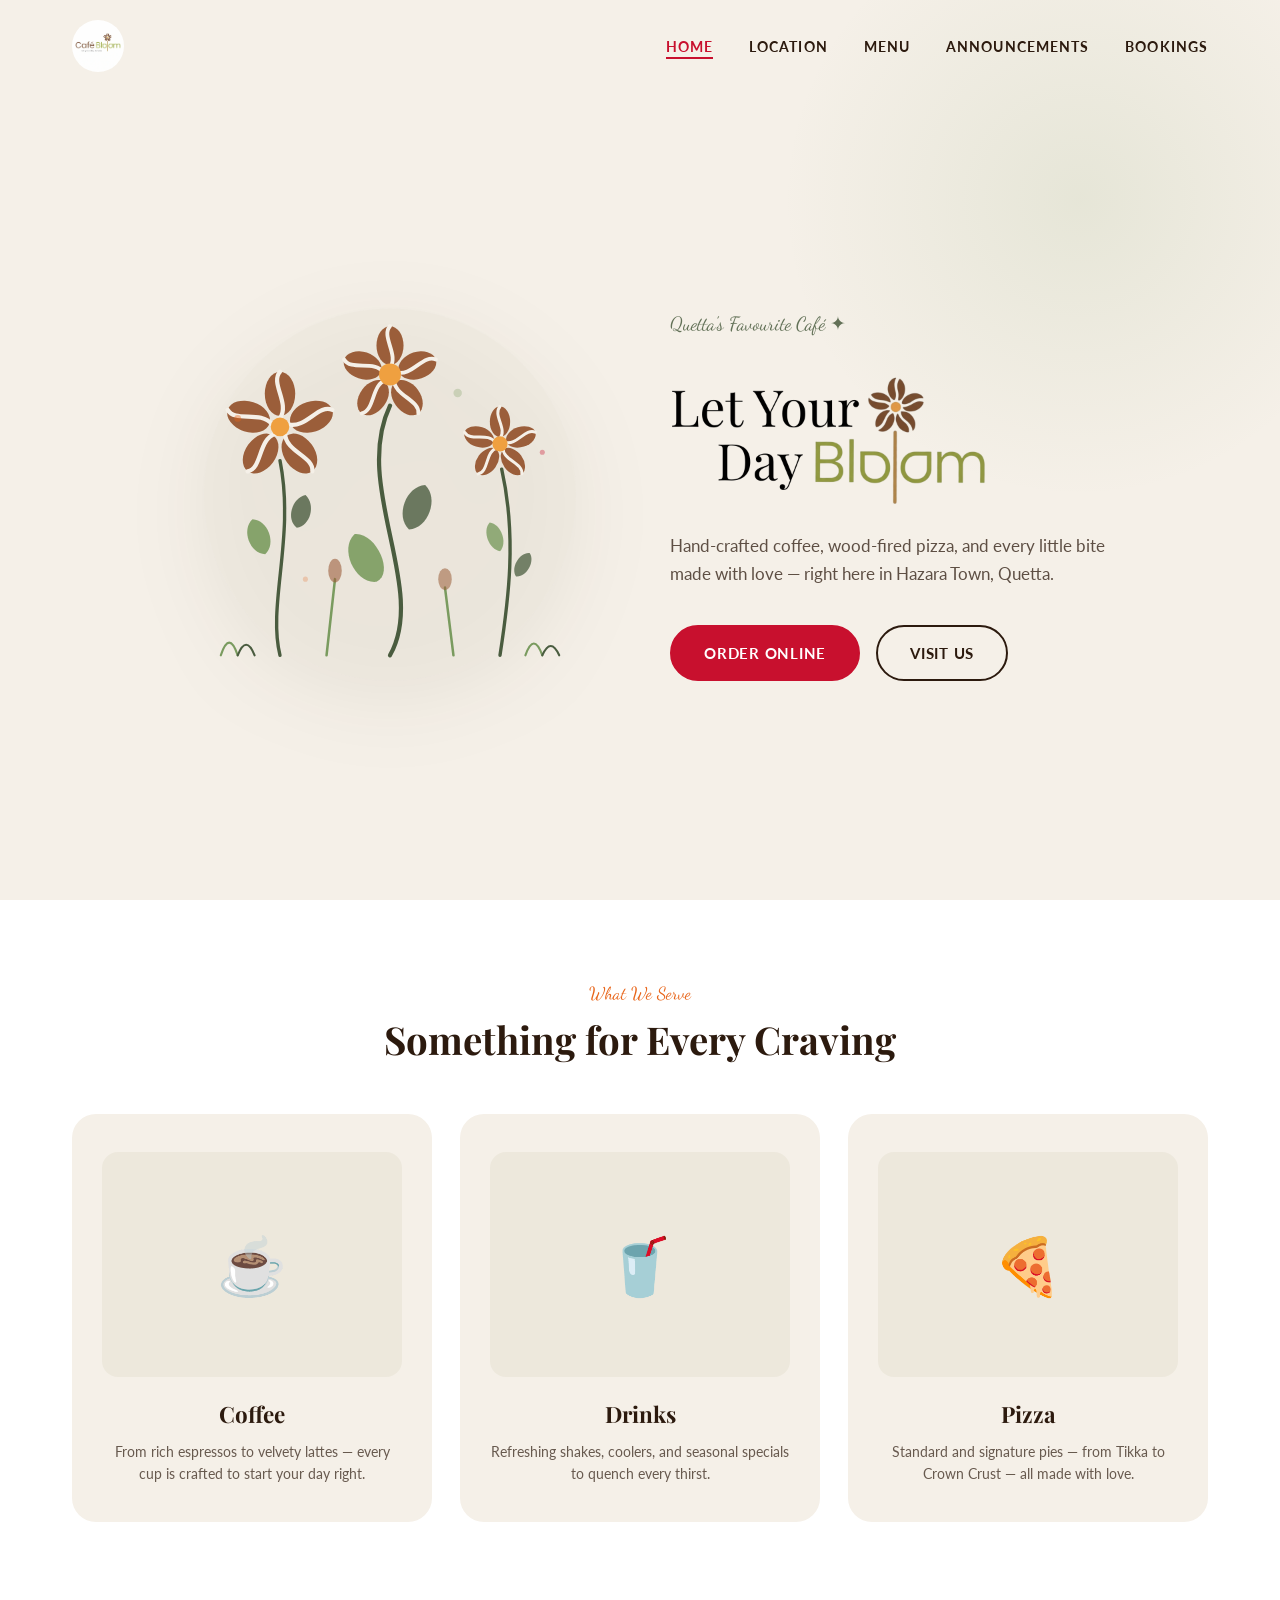
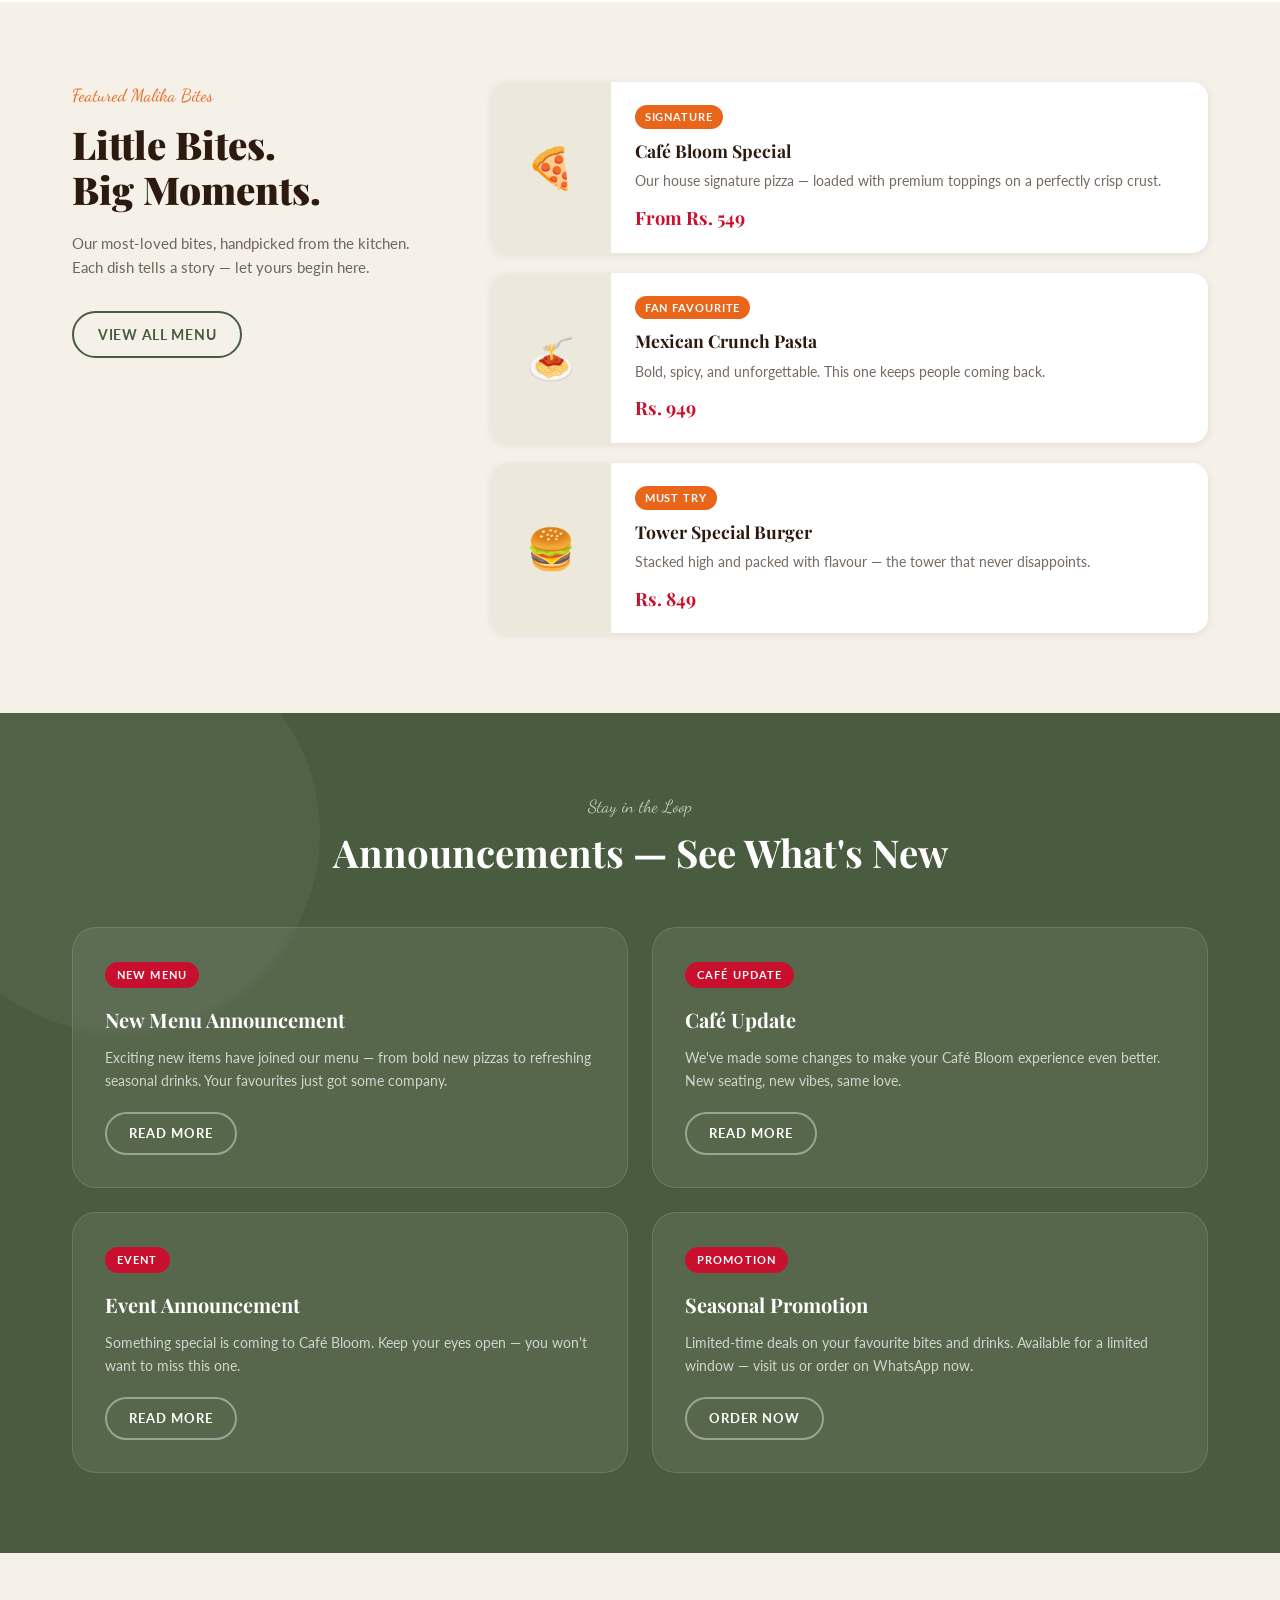
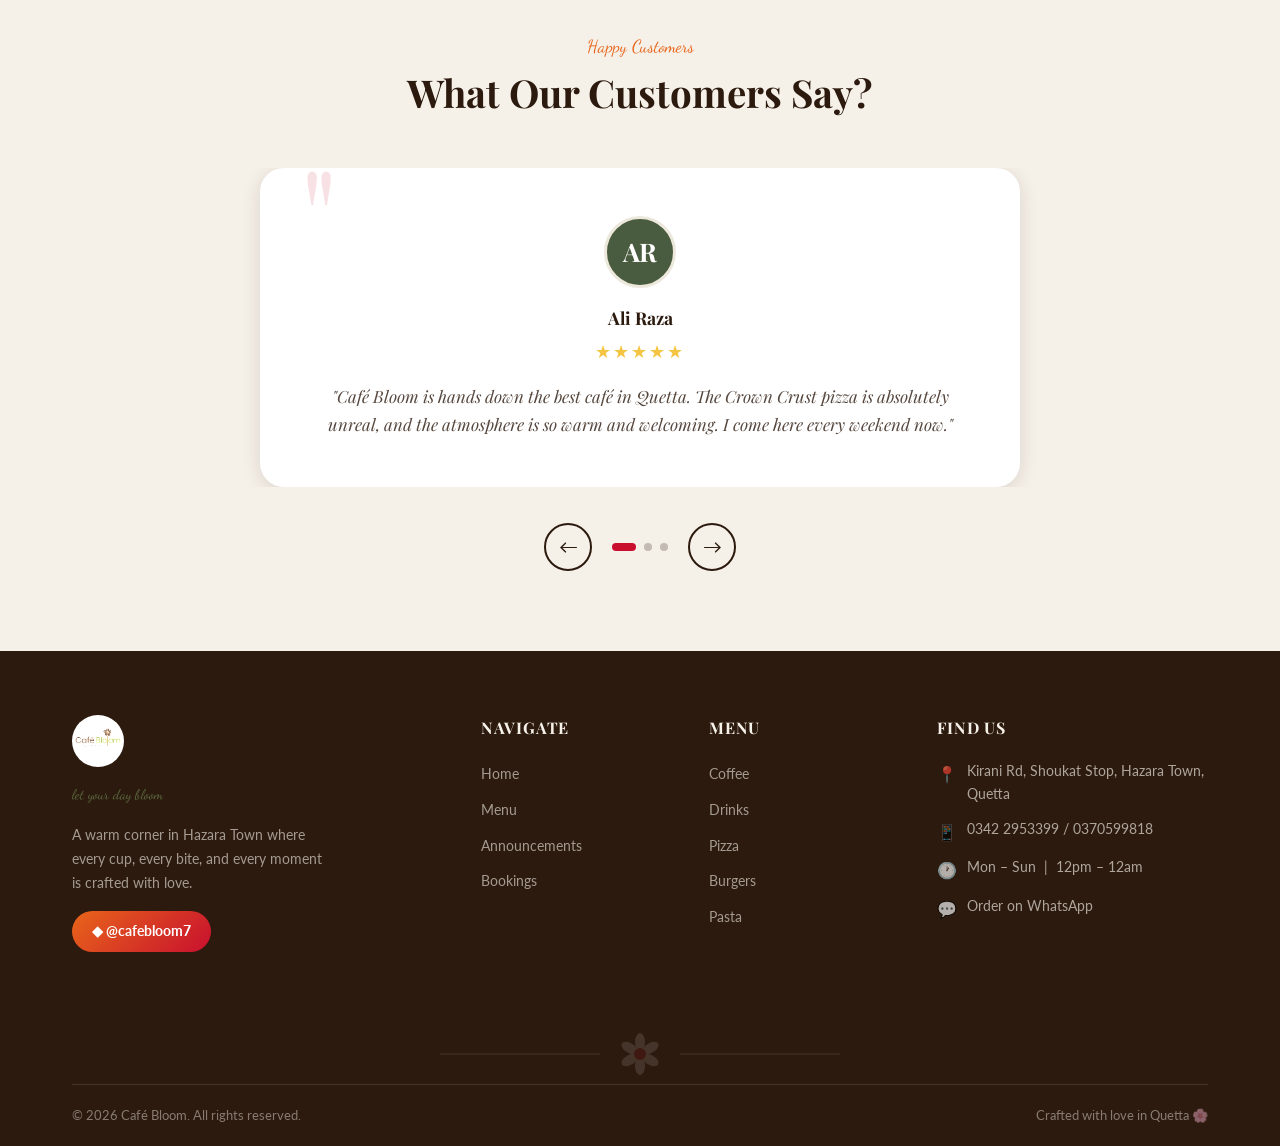
==== index.html @ 90b42db0 "Personalize Hero SVG, text and add logo." ====
<!DOCTYPE html>
<html lang="en">
<head>
  <meta charset="UTF-8" />
  <meta name="viewport" content="width=device-width, initial-scale=1.0" />
  <title>Café Bloom — Let Your Day Bloom</title>
  <meta name="description" content="Café Bloom is a warm, cozy café in Quetta, Pakistan. Coffee, pizza, drinks and more. Let your day bloom." />
  <link rel="preconnect" href="https://fonts.googleapis.com" />
  <link rel="preconnect" href="https://fonts.gstatic.com" crossorigin />
  <link href="https://fonts.googleapis.com/css2?family=Playfair+Display:ital,wght@0,400;0,600;0,700;0,900;1,400;1,600&family=Lato:wght@300;400;700&family=Dancing+Script:wght@500;600;700&display=swap" rel="stylesheet" />
  <link rel="stylesheet" href="assets/css/style.css" />
</head>
<body>

  <!-- ===== NAV ===== -->
  <nav class="nav nav--transparent" role="navigation" aria-label="Main navigation">
    <div class="container">
      <div class="nav__inner">
        <a href="index.html" class="nav__logo" aria-label="Café Bloom Home">
          <img src="assets/images/logo.jpg" alt="Café Bloom logo" width="52" height="52" />
        </a>
        <ul class="nav__links" role="list">
          <li><a href="index.html" aria-current="page">Home</a></li>
          <li><a href="contact.html#location">Location</a></li>
          <li><a href="menu.html">Menu</a></li>
          <li><a href="events.html">Announcements</a></li>
          <li><a href="contact.html">Bookings</a></li>
        </ul>
        <button class="nav__hamburger" aria-label="Open mobile menu" aria-expanded="false">
          <span></span>
          <span></span>
          <span></span>
        </button>
      </div>
    </div>
  </nav>

  <!-- Mobile Nav -->
  <nav class="nav__mobile" aria-label="Mobile navigation">
    <a href="index.html" aria-current="page">Home</a>
    <a href="contact.html#location">Location</a>
    <a href="menu.html">Menu</a>
    <a href="events.html">Announcements</a>
    <a href="contact.html">Bookings</a>
  </nav>
  <div class="nav__overlay" role="presentation"></div>

  <main>

    <!-- ===== HERO ===== -->
    <section class="hero" aria-label="Hero">
      <div class="container">
        <div class="hero__inner">
          <div class="hero__illustration" aria-hidden="true">
            <svg viewBox="0 0 520 500" xmlns="http://www.w3.org/2000/svg" fill="none">
              <circle cx="260" cy="250" r="220" fill="#EDE8DC" opacity="0.6"/>

              <path d="M 130 440 C 115 380 148 300 130 210" stroke="#4A5C3F" stroke-width="4" fill="none" stroke-linecap="round"/>
              <path d="M 105 278 C 122 285 122 315 105 322 C 88 315 88 285 105 278 Z"
                fill="#7A9B5F" opacity="0.9" transform="rotate(-20 105 300)"/>
              <path d="M 155 250 C 170 258 170 284 155 290 C 140 284 140 258 155 250 Z"
                fill="#4A5C3F" opacity="0.8" transform="rotate(15 155 270)"/>
              <g transform="translate(130, 170)">
                <ellipse cx="0" cy="-39" rx="18" ry="26" fill="#9B5E3A"/>
                <path d="M 0 -65 C -12 -52 12 -28 0 -10" stroke="#F5F0E8" stroke-width="5" fill="none" stroke-linecap="round"/>
                <ellipse cx="0" cy="-39" rx="18" ry="26" fill="#9B5E3A" transform="rotate(72)"/>
                <path d="M 0 -65 C -12 -52 12 -28 0 -10" stroke="#F5F0E8" stroke-width="5" fill="none" stroke-linecap="round" transform="rotate(72)"/>
                <ellipse cx="0" cy="-39" rx="18" ry="26" fill="#9B5E3A" transform="rotate(144)"/>
                <path d="M 0 -65 C -12 -52 12 -28 0 -10" stroke="#F5F0E8" stroke-width="5" fill="none" stroke-linecap="round" transform="rotate(144)"/>
                <ellipse cx="0" cy="-39" rx="18" ry="26" fill="#9B5E3A" transform="rotate(216)"/>
                <path d="M 0 -65 C -12 -52 12 -28 0 -10" stroke="#F5F0E8" stroke-width="5" fill="none" stroke-linecap="round" transform="rotate(216)"/>
                <ellipse cx="0" cy="-39" rx="18" ry="26" fill="#9B5E3A" transform="rotate(288)"/>
                <path d="M 0 -65 C -12 -52 12 -28 0 -10" stroke="#F5F0E8" stroke-width="5" fill="none" stroke-linecap="round" transform="rotate(288)"/>
                <circle cx="0" cy="0" r="11" fill="#EFA040"/>
              </g>

              <path d="M 260 440 C 305 360 215 240 260 145" stroke="#4A5C3F" stroke-width="5" fill="none" stroke-linecap="round"/>
              <path d="M 231 294 C 255 302 255 356 231 356 C 207 348 207 302 231 294 Z"
                fill="#7A9B5F" opacity="0.9" transform="rotate(-25 231 325)"/>
              <path d="M 292 237 C 313 246 313 284 292 293 C 271 284 271 246 292 237 Z"
                fill="#4A5C3F" opacity="0.8" transform="rotate(20 292 265)"/>
              <g transform="translate(260, 108)">
                <ellipse cx="0" cy="-34" rx="16" ry="23" fill="#9B5E3A"/>
                <path d="M 0 -57 C -11 -45 11 -23 0 -8" stroke="#F5F0E8" stroke-width="4.5" fill="none" stroke-linecap="round"/>
                <ellipse cx="0" cy="-34" rx="16" ry="23" fill="#9B5E3A" transform="rotate(72)"/>
                <path d="M 0 -57 C -11 -45 11 -23 0 -8" stroke="#F5F0E8" stroke-width="4.5" fill="none" stroke-linecap="round" transform="rotate(72)"/>
                <ellipse cx="0" cy="-34" rx="16" ry="23" fill="#9B5E3A" transform="rotate(144)"/>
                <path d="M 0 -57 C -11 -45 11 -23 0 -8" stroke="#F5F0E8" stroke-width="4.5" fill="none" stroke-linecap="round" transform="rotate(144)"/>
                <ellipse cx="0" cy="-34" rx="16" ry="23" fill="#9B5E3A" transform="rotate(216)"/>
                <path d="M 0 -57 C -11 -45 11 -23 0 -8" stroke="#F5F0E8" stroke-width="4.5" fill="none" stroke-linecap="round" transform="rotate(216)"/>
                <ellipse cx="0" cy="-34" rx="16" ry="23" fill="#9B5E3A" transform="rotate(288)"/>
                <path d="M 0 -57 C -11 -45 11 -23 0 -8" stroke="#F5F0E8" stroke-width="4.5" fill="none" stroke-linecap="round" transform="rotate(288)"/>
                <circle cx="0" cy="0" r="13" fill="#EFA040"/>
              </g>

            <path d="M 390 440 C 400 375 410 300 392 220" stroke="#4A5C3F" stroke-width="4" fill="none" stroke-linecap="round"/>
            <path d="M 384 282 C 396 288 396 312 384 318 C 372 312 372 288 384 282 Z"
              fill="#7A9B5F" opacity="0.8" transform="rotate(-20 384 300)"/>
            <path d="M 417 317 C 428 322 428 344 417 349 C 406 344 406 322 417 317 Z"
              fill="#4A5C3F" opacity="0.75" transform="rotate(30 417 333)"/>
              <g transform="translate(390, 190)">
                <ellipse cx="0" cy="-26" rx="12" ry="18" fill="#9B5E3A"/>
                <path d="M 0 -44 C -9 -34 9 -18 0 -6" stroke="#F5F0E8" stroke-width="3.5" fill="none" stroke-linecap="round"/>
                <ellipse cx="0" cy="-26" rx="12" ry="18" fill="#9B5E3A" transform="rotate(72)"/>
                <path d="M 0 -44 C -9 -34 9 -18 0 -6" stroke="#F5F0E8" stroke-width="3.5" fill="none" stroke-linecap="round" transform="rotate(72)"/>
                <ellipse cx="0" cy="-26" rx="12" ry="18" fill="#9B5E3A" transform="rotate(144)"/>
                <path d="M 0 -44 C -9 -34 9 -18 0 -6" stroke="#F5F0E8" stroke-width="3.5" fill="none" stroke-linecap="round" transform="rotate(144)"/>
                <ellipse cx="0" cy="-26" rx="12" ry="18" fill="#9B5E3A" transform="rotate(216)"/>
                <path d="M 0 -44 C -9 -34 9 -18 0 -6" stroke="#F5F0E8" stroke-width="3.5" fill="none" stroke-linecap="round" transform="rotate(216)"/>
                <ellipse cx="0" cy="-26" rx="12" ry="18" fill="#9B5E3A" transform="rotate(288)"/>
                <path d="M 0 -44 C -9 -34 9 -18 0 -6" stroke="#F5F0E8" stroke-width="3.5" fill="none" stroke-linecap="round" transform="rotate(288)"/>
                <circle cx="0" cy="0" r="9" fill="#EFA040"/>
              </g>

              <line x1="185" y1="440" x2="195" y2="350" stroke="#7A9B5F" stroke-width="3" stroke-linecap="round"/>
              <ellipse cx="195" cy="340" rx="8" ry="14" fill="#9B5E3A" opacity="0.6"/>

              <line x1="335" y1="440" x2="325" y2="360" stroke="#7A9B5F" stroke-width="3" stroke-linecap="round"/>
              <ellipse cx="325" cy="350" rx="8" ry="13" fill="#9B5E3A" opacity="0.55"/>

              <path d="M60 440 Q70 410 80 440" stroke="#7A9B5F" stroke-width="2.5" fill="none" stroke-linecap="round"/>
              <path d="M80 440 Q90 415 100 440" stroke="#4A5C3F" stroke-width="2.5" fill="none" stroke-linecap="round"/>
              <path d="M420 440 Q430 412 440 440" stroke="#7A9B5F" stroke-width="2.5" fill="none" stroke-linecap="round"/>
              <path d="M440 440 Q450 418 460 440" stroke="#4A5C3F" stroke-width="2.5" fill="none" stroke-linecap="round"/>
              <circle cx="80" cy="160" r="4" fill="#E8651A" opacity="0.4"/>
              <circle cx="440" cy="200" r="3" fill="#C8102E" opacity="0.35"/>
              <circle cx="340" cy="130" r="5" fill="#7A9B5F" opacity="0.3"/>
              <circle cx="160" cy="350" r="3" fill="#E8651A" opacity="0.25"/>
            </svg>

              <circle cx="80" cy="160" r="4" fill="#E8651A" opacity="0.4"/>
              <circle cx="440" cy="200" r="3" fill="#C8102E" opacity="0.35"/>
              <circle cx="340" cy="130" r="5" fill="#7A9B5F" opacity="0.3"/>
              <circle cx="160" cy="350" r="3" fill="#E8651A" opacity="0.25"/>
            </svg>
          </div>  
          
          <div class="hero__content">
            <p class="hero__label">Quetta's Favourite Café ✦</p>
            <div class="hero__title">
              <img src="./assets/images/hero-text.png" alt="Let Your Day Bloom" class="img-bloom">
            </div>
            <p class="hero__subtitle">
              Hand-crafted coffee, wood-fired pizza, and every little bite made with love — right here in Hazara Town, Quetta.
            </p>
            <div class="hero__ctas">
              <a href="https://wa.me/923422953399" class="btn-primary" target="_blank" rel="noopener">
                Order Online
              </a>
              <a href="contact.html#location" class="btn-secondary">
                Visit Us
              </a>
            </div>
          </div>
        </div>
      </div>
    </section>

    <!-- ===== CATEGORIES ===== -->
    <section class="categories" aria-labelledby="categories-title">
      <div class="container">
        <div class="section-header">
          <span class="section-tag">What We Serve</span>
          <h2 class="section-title" id="categories-title">Something for Every Craving</h2>
        </div>
        <div class="categories__grid">

          <article class="category-card" tabindex="0">
            <div class="category-card__image" aria-hidden="true">☕</div>
            <h3 class="category-card__title">Coffee</h3>
            <p class="category-card__desc">From rich espressos to velvety lattes — every cup is crafted to start your day right.</p>
          </article>

          <article class="category-card" tabindex="0">
            <div class="category-card__image" aria-hidden="true">🥤</div>
            <h3 class="category-card__title">Drinks</h3>
            <p class="category-card__desc">Refreshing shakes, coolers, and seasonal specials to quench every thirst.</p>
          </article>

          <article class="category-card" tabindex="0">
            <div class="category-card__image" aria-hidden="true">🍕</div>
            <h3 class="category-card__title">Pizza</h3>
            <p class="category-card__desc">Standard and signature pies — from Tikka to Crown Crust — all made with love.</p>
          </article>

        </div>
      </div>
    </section>

    <!-- ===== FEATURED ===== -->
    <section class="featured" aria-labelledby="featured-title">
      <div class="container">
        <div class="featured__inner">
          <div class="featured__left">
            <p class="featured__eyebrow">Featured Malika Bites</p>
            <h2 class="featured__title" id="featured-title">Little Bites.<br />Big Moments.</h2>
            <p class="featured__subtitle">Our most-loved bites, handpicked from the kitchen. Each dish tells a story — let yours begin here.</p>
            <a href="menu.html" class="btn-outline-green">View All Menu</a>
          </div>

          <div class="featured__cards">

            <article class="featured-card">
              <div class="featured-card__image" aria-label="Bloom Special Pizza image placeholder">🍕</div>
              <div class="featured-card__body">
                <span class="featured-card__badge">Signature</span>
                <h3 class="featured-card__name">Café Bloom Special</h3>
                <p class="featured-card__desc">Our house signature pizza — loaded with premium toppings on a perfectly crisp crust.</p>
                <p class="featured-card__price">From Rs. 549</p>
              </div>
            </article>

            <article class="featured-card">
              <div class="featured-card__image" aria-label="Mexican Crunch Pasta image placeholder">🍝</div>
              <div class="featured-card__body">
                <span class="featured-card__badge">Fan Favourite</span>
                <h3 class="featured-card__name">Mexican Crunch Pasta</h3>
                <p class="featured-card__desc">Bold, spicy, and unforgettable. This one keeps people coming back.</p>
                <p class="featured-card__price">Rs. 949</p>
              </div>
            </article>

            <article class="featured-card">
              <div class="featured-card__image" aria-label="Tower Special Burger image placeholder">🍔</div>
              <div class="featured-card__body">
                <span class="featured-card__badge">Must Try</span>
                <h3 class="featured-card__name">Tower Special Burger</h3>
                <p class="featured-card__desc">Stacked high and packed with flavour — the tower that never disappoints.</p>
                <p class="featured-card__price">Rs. 849</p>
              </div>
            </article>

          </div>
        </div>
      </div>
    </section>

    <!-- ===== ANNOUNCEMENTS ===== -->
    <section class="announcements" aria-labelledby="announcements-title">
      <div class="container">
        <div class="section-header">
          <span class="section-tag">Stay in the Loop</span>
          <h2 class="section-title" id="announcements-title">Announcements — See What's New</h2>
        </div>
        <div class="announcements__grid">

          <article class="announcement-card">
            <span class="announcement-card__badge">New Menu</span>
            <h3 class="announcement-card__title">New Menu Announcement</h3>
            <p class="announcement-card__text">Exciting new items have joined our menu — from bold new pizzas to refreshing seasonal drinks. Your favourites just got some company.</p>
            <a href="events.html" class="btn-outline-white">Read More</a>
          </article>

          <article class="announcement-card">
            <span class="announcement-card__badge">Café Update</span>
            <h3 class="announcement-card__title">Café Update</h3>
            <p class="announcement-card__text">We've made some changes to make your Café Bloom experience even better. New seating, new vibes, same love.</p>
            <a href="events.html" class="btn-outline-white">Read More</a>
          </article>

          <article class="announcement-card">
            <span class="announcement-card__badge">Event</span>
            <h3 class="announcement-card__title">Event Announcement</h3>
            <p class="announcement-card__text">Something special is coming to Café Bloom. Keep your eyes open — you won't want to miss this one.</p>
            <a href="events.html" class="btn-outline-white">Read More</a>
          </article>

          <article class="announcement-card">
            <span class="announcement-card__badge">Promotion</span>
            <h3 class="announcement-card__title">Seasonal Promotion</h3>
            <p class="announcement-card__text">Limited-time deals on your favourite bites and drinks. Available for a limited window — visit us or order on WhatsApp now.</p>
            <a href="https://wa.me/923422953399" class="btn-outline-white" target="_blank" rel="noopener">Order Now</a>
          </article>

        </div>
      </div>
    </section>

    <!-- ===== TESTIMONIALS ===== -->
    <section class="testimonials" aria-labelledby="testimonials-title">
      <div class="container">
        <div class="section-header">
          <span class="section-tag">Happy Customers</span>
          <h2 class="section-title" id="testimonials-title">What Our Customers Say?</h2>
        </div>

        <div class="testimonials__carousel" role="region" aria-label="Customer testimonials">
          <div class="testimonials__track">

            <div class="testimonial-slide" role="tabpanel">
              <div class="testimonial-card">
                <div class="testimonial-card__avatar" aria-hidden="true">AR</div>
                <p class="testimonial-card__name">Ali Raza</p>
                <div class="testimonial-card__stars" aria-label="5 out of 5 stars">★★★★★</div>
                <p class="testimonial-card__text">"Café Bloom is hands down the best café in Quetta. The Crown Crust pizza is absolutely unreal, and the atmosphere is so warm and welcoming. I come here every weekend now."</p>
              </div>
            </div>

            <div class="testimonial-slide" role="tabpanel">
              <div class="testimonial-card">
                <div class="testimonial-card__avatar" aria-hidden="true">SF</div>
                <p class="testimonial-card__name">Sara Fatima</p>
                <div class="testimonial-card__stars" aria-label="5 out of 5 stars">★★★★★</div>
                <p class="testimonial-card__text">"The Mexican Crunch Pasta completely changed how I think about pasta. The staff is so friendly and the place feels like home. Highly recommend to everyone in Hazara Town!"</p>
              </div>
            </div>

            <div class="testimonial-slide" role="tabpanel">
              <div class="testimonial-card">
                <div class="testimonial-card__avatar" aria-hidden="true">ZK</div>
                <p class="testimonial-card__name">Zubair Khan</p>
                <div class="testimonial-card__stars" aria-label="5 out of 5 stars">★★★★★</div>
                <p class="testimonial-card__text">"Ordered the Tower Special Burger and I was blown away. The coffee is perfect every single time. Café Bloom really lives up to its name — it makes your whole day bloom."</p>
              </div>
            </div>

          </div>
        </div>

        <div class="testimonials__controls">
          <button class="testimonials__btn testimonials__btn--prev" aria-label="Previous testimonial">&#8592;</button>
          <div class="testimonials__dots" role="tablist" aria-label="Testimonial navigation">
            <button class="testimonials__dot active" role="tab" aria-label="Testimonial 1" aria-selected="true"></button>
            <button class="testimonials__dot" role="tab" aria-label="Testimonial 2" aria-selected="false"></button>
            <button class="testimonials__dot" role="tab" aria-label="Testimonial 3" aria-selected="false"></button>
          </div>
          <button class="testimonials__btn testimonials__btn--next" aria-label="Next testimonial">&#8594;</button>
        </div>

      </div>
    </section>

  </main>

  <!-- ===== FOOTER ===== -->
  <footer class="footer" role="contentinfo">
    <div class="container">
      <div class="footer__inner">

        <div class="footer__brand">
          <img src="assets/images/logo.jpg" alt="Café Bloom logo" width="52" height="52" loading="lazy" />
          <p class="footer__tagline">let your day bloom</p>
          <p>A warm corner in Hazara Town where every cup, every bite, and every moment is crafted with love.</p>
          <a href="https://www.instagram.com/cafebloom7" class="footer__instagram" target="_blank" rel="noopener">
            &#9670; @cafebloom7
          </a>
        </div>

        <div class="footer__nav">
          <h3 class="footer__heading">Navigate</h3>
          <ul class="footer__links" role="list">
            <li><a href="index.html">Home</a></li>
            <li><a href="menu.html">Menu</a></li>
            <li><a href="events.html">Announcements</a></li>
            <li><a href="contact.html">Bookings</a></li>
          </ul>
        </div>

        <div class="footer__menu-links">
          <h3 class="footer__heading">Menu</h3>
          <ul class="footer__links" role="list">
            <li><a href="menu.html">Coffee</a></li>
            <li><a href="menu.html">Drinks</a></li>
            <li><a href="menu.html">Pizza</a></li>
            <li><a href="menu.html">Burgers</a></li>
            <li><a href="menu.html">Pasta</a></li>
          </ul>
        </div>

        <div class="footer__contact-info">
          <h3 class="footer__heading">Find Us</h3>
          <div class="footer__contact-item">
            <span class="footer__contact-icon">📍</span>
            <span>Kirani Rd, Shoukat Stop, Hazara Town, Quetta</span>
          </div>
          <div class="footer__contact-item">
            <span class="footer__contact-icon">📱</span>
            <span>0342 2953399 / 0370599818</span>
          </div>
          <div class="footer__contact-item">
            <span class="footer__contact-icon">🕐</span>
            <span>Mon – Sun &nbsp;|&nbsp; 12pm – 12am</span>
          </div>
          <div class="footer__contact-item">
            <span class="footer__contact-icon">💬</span>
            <a href="https://wa.me/923422953399" target="_blank" rel="noopener" style="color: rgba(245,240,232,0.65);">
              Order on WhatsApp
            </a>
          </div>
        </div>

      </div>

      <!-- Floral SVG decoration -->
      <div class="footer__floral" aria-hidden="true">
        <svg width="400" height="60" viewBox="0 0 400 60" fill="none" xmlns="http://www.w3.org/2000/svg">
          <line x1="0" y1="30" x2="160" y2="30" stroke="#F5F0E8" stroke-width="1"/>
          <g transform="translate(200, 30)">
            <ellipse cx="0" cy="-12" rx="5" ry="9" fill="#F5F0E8"/>
            <ellipse cx="0" cy="-12" rx="5" ry="9" fill="#F5F0E8" transform="rotate(60)"/>
            <ellipse cx="0" cy="-12" rx="5" ry="9" fill="#F5F0E8" transform="rotate(120)"/>
            <ellipse cx="0" cy="-12" rx="5" ry="9" fill="#F5F0E8" transform="rotate(180)"/>
            <ellipse cx="0" cy="-12" rx="5" ry="9" fill="#F5F0E8" transform="rotate(240)"/>
            <ellipse cx="0" cy="-12" rx="5" ry="9" fill="#F5F0E8" transform="rotate(300)"/>
            <circle cx="0" cy="0" r="6" fill="#C8102E"/>
          </g>
          <line x1="240" y1="30" x2="400" y2="30" stroke="#F5F0E8" stroke-width="1"/>
        </svg>
      </div>

      <div class="footer__bottom">
        <p class="footer__copyright">© 2026 Café Bloom. All rights reserved.</p>
        <p class="footer__copyright">Crafted with love in Quetta 🌸</p>
      </div>

    </div>
  </footer>

  <script src="assets/js/main.js" defer></script>
</body>
</html>
---- assets/css/style.css ----
/* ===== GOOGLE FONTS ===== */
@import url('https://fonts.googleapis.com/css2?family=Playfair+Display:ital,wght@0,400;0,600;0,700;0,900;1,400;1,600&family=Lato:wght@300;400;700&family=Dancing+Script:wght@500;600;700&display=swap');

/* ===== CSS CUSTOM PROPERTIES ===== */
:root {
  --color-primary: #C8102E;
  --color-cream: #F5F0E8;
  --color-green: #4A5C3F;
  --color-orange: #E8651A;
  --color-brown: #2C1A0E;
  --color-white: #FFFFFF;
  --color-green-light: #7A9B5F;
  --color-cream-dark: #EDE8DC;

  --font-display: 'Playfair Display', Georgia, serif;
  --font-body: 'Lato', sans-serif;
  --font-accent: 'Dancing Script', cursive;

  --radius-sm: 8px;
  --radius-md: 16px;
  --radius-lg: 24px;
  --radius-pill: 999px;
  --spacing-section: 80px;
  --spacing-container: 1200px;

  --shadow-sm: 0 2px 8px rgba(44, 26, 14, 0.08);
  --shadow-md: 0 4px 20px rgba(44, 26, 14, 0.12);
  --shadow-lg: 0 8px 40px rgba(44, 26, 14, 0.16);
  --transition: all 0.3s ease;
}

/* ===== RESET & BASE ===== */
*, *::before, *::after {
  box-sizing: border-box;
  margin: 0;
  padding: 0;
}

html {
  scroll-behavior: smooth;
}

body {
  font-family: var(--font-body);
  color: var(--color-brown);
  background-color: var(--color-cream);
  line-height: 1.6;
  overflow-x: hidden;
}

img {
  max-width: 100%;
  display: block;
}

a {
  text-decoration: none;
  color: inherit;
  transition: var(--transition);
}

ul {
  list-style: none;
}

button {
  cursor: pointer;
  border: none;
  background: none;
  font-family: var(--font-body);
  transition: var(--transition);
}

/* ===== IMAGES ===== */
.img-bloom {
  height: auto;
  width: 25vw;
}

/* ===== CONTAINER ===== */
.container {
  max-width: var(--spacing-container);
  margin: 0 auto;
  padding: 0 32px;
}

/* ===== BUTTONS ===== */
.btn-primary {
  display: inline-flex;
  align-items: center;
  gap: 8px;
  background-color: var(--color-primary);
  color: var(--color-white);
  font-family: var(--font-body);
  font-weight: 700;
  font-size: 0.95rem;
  letter-spacing: 0.05em;
  text-transform: uppercase;
  padding: 14px 32px;
  border-radius: var(--radius-pill);
  border: 2px solid var(--color-primary);
  transition: var(--transition);
}

.btn-primary:hover {
  background-color: transparent;
  color: var(--color-primary);
  transform: translateY(-2px);
  box-shadow: var(--shadow-md);
}

.btn-secondary {
  display: inline-flex;
  align-items: center;
  gap: 8px;
  background-color: transparent;
  color: var(--color-brown);
  font-family: var(--font-body);
  font-weight: 700;
  font-size: 0.95rem;
  letter-spacing: 0.05em;
  text-transform: uppercase;
  padding: 14px 32px;
  border-radius: var(--radius-pill);
  border: 2px solid var(--color-brown);
  transition: var(--transition);
}

.btn-secondary:hover {
  background-color: var(--color-brown);
  color: var(--color-cream);
  transform: translateY(-2px);
  box-shadow: var(--shadow-md);
}

.btn-outline-green {
  display: inline-flex;
  align-items: center;
  gap: 8px;
  background-color: transparent;
  color: var(--color-green);
  font-family: var(--font-body);
  font-weight: 700;
  font-size: 0.9rem;
  letter-spacing: 0.05em;
  text-transform: uppercase;
  padding: 10px 24px;
  border-radius: var(--radius-pill);
  border: 2px solid var(--color-green);
  transition: var(--transition);
}

.btn-outline-green:hover {
  background-color: var(--color-green);
  color: var(--color-white);
  transform: translateY(-2px);
}

/* ===== SECTION DIVIDER ===== */
.section-divider {
  display: flex;
  align-items: center;
  justify-content: center;
  padding: 16px 0;
  gap: 16px;
  opacity: 0.4;
}

.section-divider::before,
.section-divider::after {
  content: '';
  flex: 1;
  height: 1px;
  background: var(--color-brown);
}

/* ===== NAV ===== */
.nav {
  position: fixed;
  top: 0;
  left: 0;
  right: 0;
  z-index: 1000;
  padding: 20px 0;
  transition: var(--transition);
}

.nav.nav--transparent {
  background: transparent;
}

.nav.nav--solid {
  background: var(--color-cream);
  box-shadow: var(--shadow-sm);
  padding: 14px 0;
}

.nav__inner {
  display: flex;
  align-items: center;
  justify-content: space-between;
}

.nav__logo {
  display: flex;
  align-items: center;
  gap: 10px;
}

.nav__logo img {
  height: 52px;
  width: auto;
  border-radius: 50%;
  object-fit: cover;
}

.nav__links {
  display: flex;
  align-items: center;
  gap: 36px;
}

.nav__links a {
  font-family: var(--font-body);
  font-weight: 700;
  font-size: 0.85rem;
  letter-spacing: 0.08em;
  text-transform: uppercase;
  color: var(--color-brown);
  position: relative;
  padding-bottom: 4px;
}

.nav__links a::after {
  content: '';
  position: absolute;
  bottom: 0;
  left: 0;
  width: 0;
  height: 2px;
  background: var(--color-primary);
  transition: var(--transition);
}

.nav__links a:hover::after,
.nav__links a[aria-current="page"]::after {
  width: 100%;
}

.nav__links a[aria-current="page"] {
  color: var(--color-primary);
}

.nav__hamburger {
  display: none;
  flex-direction: column;
  gap: 5px;
  width: 28px;
  cursor: pointer;
}

.nav__hamburger span {
  display: block;
  height: 2px;
  background: var(--color-brown);
  border-radius: 2px;
  transition: var(--transition);
}

/* ===== MOBILE NAV ===== */
.nav__mobile {
  display: none;
  position: fixed;
  top: 0;
  right: -100%;
  width: 280px;
  height: 100vh;
  background: var(--color-cream);
  z-index: 999;
  padding: 100px 40px 40px;
  box-shadow: var(--shadow-lg);
  transition: right 0.4s ease;
  flex-direction: column;
  gap: 32px;
}

.nav__mobile.open {
  right: 0;
}

.nav__mobile a {
  font-family: var(--font-display);
  font-size: 1.4rem;
  color: var(--color-brown);
  border-bottom: 1px solid var(--color-cream-dark);
  padding-bottom: 16px;
}

.nav__mobile a:hover {
  color: var(--color-primary);
}

.nav__overlay {
  display: none;
  position: fixed;
  inset: 0;
  background: rgba(44, 26, 14, 0.5);
  z-index: 998;
  opacity: 0;
  transition: opacity 0.3s ease;
}

.nav__overlay.open {
  opacity: 1;
}

/* ===== HERO ===== */
.hero {
  min-height: 100vh;
  background-color: var(--color-cream);
  display: flex;
  align-items: center;
  padding-top: 90px;
  position: relative;
  overflow: hidden;
}

.hero::before {
  content: '';
  position: absolute;
  top: -100px;
  right: -100px;
  width: 600px;
  height: 600px;
  border-radius: 50%;
  background: radial-gradient(circle, rgba(122, 155, 95, 0.12) 0%, transparent 70%);
  pointer-events: none;
}

.hero__inner {
  display: grid;
  grid-template-columns: 1fr 1fr;
  align-items: center;
  gap: 60px;
  padding: var(--spacing-section) 0;
}

.hero__label {
  font-family: var(--font-accent);
  font-size: 1.2rem;
  color: var(--color-green);
  margin-bottom: 12px;
  opacity: 0.85;
}

.hero__title {
  /* font-family: var(--font-display);
  font-size: clamp(3rem, 5vw, 5rem);
  font-weight: 100;
  line-height: 1.05;
  color: var(--color-brown); */
  text-align: center;
}

.hero__subtitle {
  font-family: var(--font-body);
  font-size: 1.05rem;
  color: var(--color-brown);
  opacity: 0.75;
  line-height: 1.7;
  margin-bottom: 36px;
  max-width: 440px;
}

.hero__ctas {
  display: flex;
  gap: 16px;
  flex-wrap: wrap;
}

.hero__illustration {
  position: relative;
  display: flex;
  align-items: center;
  justify-content: center;
}

.hero__illustration svg {
  width: 100%;
  max-width: 520px;
  height: auto;
  filter: drop-shadow(0 20px 40px rgba(44, 26, 14, 0.1));
  animation: float 6s ease-in-out infinite;
}

@keyframes float {
  0%, 100% { transform: translateY(0px); }
  50% { transform: translateY(-16px); }
}

/* ===== CATEGORIES SECTION ===== */
.categories {
  padding: var(--spacing-section) 0;
  background: var(--color-white);
}

.section-header {
  text-align: center;
  margin-bottom: 52px;
}

.section-tag {
  display: inline-block;
  font-family: var(--font-accent);
  font-size: 1.1rem;
  color: var(--color-orange);
  margin-bottom: 8px;
}

.section-title {
  font-family: var(--font-display);
  font-size: clamp(1.8rem, 3vw, 2.6rem);
  font-weight: 700;
  color: var(--color-brown);
  line-height: 1.2;
}

.categories__grid {
  display: grid;
  grid-template-columns: repeat(3, 1fr);
  gap: 28px;
}

.category-card {
  background: var(--color-cream);
  border-radius: var(--radius-lg);
  padding: 36px 28px;
  text-align: center;
  border: 2px solid transparent;
  transition: var(--transition);
  cursor: pointer;
  position: relative;
  overflow: hidden;
}

.category-card::before {
  content: '';
  position: absolute;
  inset: 0;
  background: var(--color-green);
  opacity: 0;
  transition: var(--transition);
  border-radius: var(--radius-lg);
}

.category-card:hover {
  transform: translateY(-8px);
  box-shadow: var(--shadow-lg);
  border-color: var(--color-green);
}

.category-card:hover::before {
  opacity: 1;
}

.category-card:hover .category-card__title,
.category-card:hover .category-card__desc {
  color: var(--color-white);
}

.category-card > * {
  position: relative;
  z-index: 1;
}

.category-card__image {
  width: 100%;
  aspect-ratio: 4/3;
  background-color: var(--color-cream-dark);
  border-radius: var(--radius-md);
  margin-bottom: 20px;
  display: flex;
  align-items: center;
  justify-content: center;
  font-size: 3.5rem;
  transition: var(--transition);
}

.category-card__title {
  font-family: var(--font-display);
  font-size: 1.4rem;
  font-weight: 700;
  color: var(--color-brown);
  margin-bottom: 8px;
  transition: var(--transition);
}

.category-card__desc {
  font-family: var(--font-body);
  font-size: 0.9rem;
  color: var(--color-brown);
  opacity: 0.7;
  line-height: 1.5;
  transition: var(--transition);
}

/* ===== FEATURED SECTION ===== */
.featured {
  padding: var(--spacing-section) 0;
  background: var(--color-cream);
}

.featured__inner {
  display: grid;
  grid-template-columns: 1fr 2fr;
  gap: 60px;
  align-items: start;
}

.featured__left {
  position: sticky;
  top: 100px;
}

.featured__eyebrow {
  font-family: var(--font-accent);
  font-size: 1.1rem;
  color: var(--color-orange);
  margin-bottom: 12px;
}

.featured__title {
  font-family: var(--font-display);
  font-size: clamp(2rem, 3vw, 2.8rem);
  font-weight: 900;
  color: var(--color-brown);
  line-height: 1.15;
  margin-bottom: 20px;
}

.featured__subtitle {
  font-size: 0.95rem;
  color: var(--color-brown);
  opacity: 0.65;
  margin-bottom: 32px;
  line-height: 1.6;
}

.featured__cards {
  display: flex;
  flex-direction: column;
  gap: 20px;
}

.featured-card {
  background: var(--color-white);
  border-radius: var(--radius-md);
  overflow: hidden;
  display: grid;
  grid-template-columns: 120px 1fr;
  box-shadow: var(--shadow-sm);
  transition: var(--transition);
}

.featured-card:hover {
  transform: translateX(6px);
  box-shadow: var(--shadow-md);
}

.featured-card__image {
  background-color: var(--color-cream-dark);
  min-height: 120px;
  display: flex;
  align-items: center;
  justify-content: center;
  font-size: 2.5rem;
}

.featured-card__body {
  padding: 20px 24px;
}

.featured-card__badge {
  display: inline-block;
  background: var(--color-orange);
  color: var(--color-white);
  font-size: 0.7rem;
  font-weight: 700;
  letter-spacing: 0.08em;
  text-transform: uppercase;
  padding: 3px 10px;
  border-radius: var(--radius-pill);
  margin-bottom: 8px;
}

.featured-card__name {
  font-family: var(--font-display);
  font-size: 1.1rem;
  font-weight: 700;
  color: var(--color-brown);
  margin-bottom: 6px;
}

.featured-card__desc {
  font-size: 0.85rem;
  color: var(--color-brown);
  opacity: 0.65;
  margin-bottom: 10px;
}

.featured-card__price {
  font-family: var(--font-display);
  font-size: 1.15rem;
  font-weight: 700;
  color: var(--color-primary);
}

/* ===== ANNOUNCEMENTS SECTION ===== */
.announcements {
  padding: var(--spacing-section) 0;
  background: var(--color-green);
  position: relative;
  overflow: hidden;
}

.announcements::before {
  content: '';
  position: absolute;
  top: -80px;
  left: -80px;
  width: 400px;
  height: 400px;
  border-radius: 50%;
  background: rgba(255,255,255,0.04);
  pointer-events: none;
}

.announcements .section-title {
  color: var(--color-white);
}

.announcements .section-tag {
  color: rgba(255,255,255,0.65);
}

.announcements__grid {
  display: grid;
  grid-template-columns: repeat(2, 1fr);
  gap: 24px;
}

.announcement-card {
  background: rgba(255, 255, 255, 0.07);
  border: 1px solid rgba(255, 255, 255, 0.12);
  border-radius: var(--radius-lg);
  padding: 32px;
  transition: var(--transition);
  backdrop-filter: blur(4px);
}

.announcement-card:hover {
  background: rgba(255, 255, 255, 0.12);
  transform: translateY(-4px);
  box-shadow: 0 8px 32px rgba(0,0,0,0.2);
}

.announcement-card__badge {
  display: inline-block;
  background: var(--color-primary);
  color: var(--color-white);
  font-size: 0.7rem;
  font-weight: 700;
  letter-spacing: 0.1em;
  text-transform: uppercase;
  padding: 4px 12px;
  border-radius: var(--radius-pill);
  margin-bottom: 16px;
}

.announcement-card__title {
  font-family: var(--font-display);
  font-size: 1.25rem;
  font-weight: 700;
  color: var(--color-white);
  margin-bottom: 10px;
}

.announcement-card__text {
  font-size: 0.9rem;
  color: rgba(255, 255, 255, 0.72);
  line-height: 1.6;
  margin-bottom: 20px;
}

.btn-outline-white {
  display: inline-flex;
  align-items: center;
  gap: 8px;
  background: transparent;
  color: var(--color-white);
  font-weight: 700;
  font-size: 0.82rem;
  letter-spacing: 0.08em;
  text-transform: uppercase;
  padding: 9px 22px;
  border-radius: var(--radius-pill);
  border: 2px solid rgba(255,255,255,0.4);
  transition: var(--transition);
}

.btn-outline-white:hover {
  background: var(--color-white);
  color: var(--color-green);
  border-color: var(--color-white);
}

/* ===== TESTIMONIALS SECTION ===== */
.testimonials {
  padding: var(--spacing-section) 0;
  background: var(--color-cream);
}

.testimonials__carousel {
  position: relative;
  overflow: hidden;
}

.testimonials__track {
  display: flex;
  transition: transform 0.5s cubic-bezier(0.4, 0, 0.2, 1);
}

.testimonial-slide {
  min-width: 100%;
  padding: 0 80px;
  display: flex;
  justify-content: center;
}

.testimonial-card {
  background: var(--color-white);
  border-radius: var(--radius-lg);
  padding: 48px 52px;
  max-width: 760px;
  width: 100%;
  text-align: center;
  box-shadow: var(--shadow-md);
  position: relative;
}

.testimonial-card::before {
  content: '"';
  position: absolute;
  top: -20px;
  left: 40px;
  font-family: var(--font-display);
  font-size: 8rem;
  color: var(--color-primary);
  opacity: 0.12;
  line-height: 1;
}

.testimonial-card__avatar {
  width: 72px;
  height: 72px;
  border-radius: 50%;
  background: var(--color-green);
  margin: 0 auto 16px;
  display: flex;
  align-items: center;
  justify-content: center;
  font-family: var(--font-display);
  font-size: 1.6rem;
  font-weight: 700;
  color: var(--color-white);
  border: 3px solid var(--color-cream-dark);
}

.testimonial-card__name {
  font-family: var(--font-display);
  font-size: 1.1rem;
  font-weight: 700;
  color: var(--color-brown);
  margin-bottom: 6px;
}

.testimonial-card__stars {
  color: #F4C542;
  font-size: 1.1rem;
  margin-bottom: 16px;
  letter-spacing: 2px;
}

.testimonial-card__text {
  font-family: var(--font-display);
  font-style: italic;
  font-size: 1.05rem;
  color: var(--color-brown);
  opacity: 0.8;
  line-height: 1.7;
}

.testimonials__controls {
  display: flex;
  align-items: center;
  justify-content: center;
  gap: 20px;
  margin-top: 36px;
}

.testimonials__btn {
  width: 48px;
  height: 48px;
  border-radius: 50%;
  border: 2px solid var(--color-brown);
  background: transparent;
  color: var(--color-brown);
  font-size: 1.2rem;
  display: flex;
  align-items: center;
  justify-content: center;
  cursor: pointer;
  transition: var(--transition);
}

.testimonials__btn:hover {
  background: var(--color-brown);
  color: var(--color-cream);
}

.testimonials__dots {
  display: flex;
  gap: 8px;
}

.testimonials__dot {
  width: 8px;
  height: 8px;
  border-radius: 50%;
  background: var(--color-brown);
  opacity: 0.25;
  cursor: pointer;
  transition: var(--transition);
  border: none;
}

.testimonials__dot.active {
  opacity: 1;
  background: var(--color-primary);
  width: 24px;
  border-radius: var(--radius-pill);
}

/* ===== FOOTER ===== */
.footer {
  background: var(--color-brown);
  color: var(--color-cream);
  padding: 64px 0 0;
  position: relative;
  overflow: hidden;
}

.footer__inner {
  display: grid;
  grid-template-columns: 2fr 1fr 1fr 1.5fr;
  gap: 48px;
  padding-bottom: 48px;
}

.footer__brand img {
  height: 52px;
  width: auto;
  border-radius: 50%;
  object-fit: cover;
  margin-bottom: 16px;
  filter: brightness(1.1);
}

.footer__tagline {
  font-family: var(--font-accent);
  font-size: 1.2rem;
  color: var(--color-green-light);
  margin-bottom: 16px;
}

.footer__brand p {
  font-size: 0.88rem;
  opacity: 0.6;
  line-height: 1.7;
  max-width: 260px;
}

.footer__heading {
  font-family: var(--font-display);
  font-size: 1rem;
  font-weight: 700;
  color: var(--color-cream);
  margin-bottom: 20px;
  letter-spacing: 0.05em;
  text-transform: uppercase;
}

.footer__links {
  display: flex;
  flex-direction: column;
  gap: 10px;
}

.footer__links a {
  font-size: 0.88rem;
  color: rgba(245, 240, 232, 0.6);
  transition: var(--transition);
}

.footer__links a:hover {
  color: var(--color-cream);
  padding-left: 4px;
}

.footer__contact-item {
  display: flex;
  align-items: flex-start;
  gap: 10px;
  margin-bottom: 12px;
  font-size: 0.88rem;
  color: rgba(245, 240, 232, 0.65);
}

.footer__contact-icon {
  font-size: 1rem;
  flex-shrink: 0;
  margin-top: 1px;
}

.footer__instagram {
  display: inline-flex;
  align-items: center;
  gap: 8px;
  background: linear-gradient(135deg, #E8651A, #C8102E);
  color: white;
  font-weight: 700;
  font-size: 0.85rem;
  padding: 10px 20px;
  border-radius: var(--radius-pill);
  margin-top: 16px;
  transition: var(--transition);
}

.footer__instagram:hover {
  transform: translateY(-2px);
  box-shadow: 0 4px 16px rgba(200, 16, 46, 0.4);
}

.footer__floral {
  display: flex;
  justify-content: center;
  padding: 24px 0 0;
  opacity: 0.12;
}

.footer__bottom {
  border-top: 1px solid rgba(245, 240, 232, 0.12);
  padding: 20px 0;
  display: flex;
  align-items: center;
  justify-content: space-between;
}

.footer__copyright {
  font-size: 0.82rem;
  opacity: 0.45;
}

/* ===== MEDIA QUERIES ===== */
@media (max-width: 1024px) {
  .hero__inner {
    gap: 40px;
  }

  .featured__inner {
    grid-template-columns: 1fr;
  }

  .featured__left {
    position: static;
  }

  .footer__inner {
    grid-template-columns: 1fr 1fr;
    gap: 36px;
  }
}

@media (max-width: 768px) {
  :root {
    --spacing-section: 56px;
  }

  .nav__links {
    display: none;
  }

  .nav__hamburger {
    display: flex;
  }

  .nav__mobile {
    display: flex;
  }

  .hero__inner {
    grid-template-columns: 1fr;
    text-align: center;
  }

  .hero__illustration {
    order: -1;
  }

  .hero__illustration svg {
    max-width: 280px;
  }

  .hero__subtitle {
    margin: 0 auto 32px;
  }

  .hero__ctas {
    justify-content: center;
  }

  .categories__grid {
    grid-template-columns: 1fr;
  }

  .announcements__grid {
    grid-template-columns: 1fr;
  }

  .testimonial-slide {
    padding: 0 20px;
  }

  .testimonial-card {
    padding: 36px 28px;
  }

  .footer__inner {
    grid-template-columns: 1fr;
  }

  .footer__bottom {
    flex-direction: column;
    gap: 8px;
    text-align: center;
  }
}


/* ===================================================
   MENU PAGE STYLES
   =================================================== */

/* ===== MENU HERO ===== */
.menu-hero {
  padding: 160px 0 80px;
  background-color: var(--color-green);
  position: relative;
  overflow: hidden;
  text-align: center;
}

.menu-hero::before {
  content: '';
  position: absolute;
  inset: 0;
  background-image:
    radial-gradient(circle at 20% 50%, rgba(255,255,255,0.04) 0%, transparent 50%),
    radial-gradient(circle at 80% 20%, rgba(255,255,255,0.06) 0%, transparent 40%);
  pointer-events: none;
}

/* Subtle petal pattern overlay */
.menu-hero::after {
  content: '';
  position: absolute;
  inset: 0;
  background-image: url("data:image/svg+xml,%3Csvg width='60' height='60' viewBox='0 0 60 60' xmlns='http://www.w3.org/2000/svg'%3E%3Cellipse cx='30' cy='18' rx='5' ry='9' fill='%23ffffff' opacity='0.03'/%3E%3Cellipse cx='30' cy='18' rx='5' ry='9' fill='%23ffffff' opacity='0.03' transform='rotate(60 30 30)'/%3E%3Cellipse cx='30' cy='18' rx='5' ry='9' fill='%23ffffff' opacity='0.03' transform='rotate(120 30 30)'/%3E%3Cellipse cx='30' cy='18' rx='5' ry='9' fill='%23ffffff' opacity='0.03' transform='rotate(180 30 30)'/%3E%3Cellipse cx='30' cy='18' rx='5' ry='9' fill='%23ffffff' opacity='0.03' transform='rotate(240 30 30)'/%3E%3Cellipse cx='30' cy='18' rx='5' ry='9' fill='%23ffffff' opacity='0.03' transform='rotate(300 30 30)'/%3E%3C/svg%3E");
  background-size: 60px 60px;
  pointer-events: none;
}

.menu-hero__inner {
  position: relative;
  z-index: 1;
}

.menu-hero__tag {
  display: inline-block;
  font-family: var(--font-accent);
  font-size: 1.2rem;
  color: rgba(255,255,255,0.65);
  margin-bottom: 12px;
}

.menu-hero__title {
  font-family: var(--font-display);
  font-size: clamp(2.4rem, 5vw, 4rem);
  font-weight: 900;
  color: var(--color-white);
  line-height: 1.1;
  margin-bottom: 16px;
}

.menu-hero__title em {
  font-style: italic;
  color: #A8C97F;
}

.menu-hero__subtitle {
  font-size: 1rem;
  color: rgba(255,255,255,0.6);
  max-width: 500px;
  margin: 0 auto;
  line-height: 1.7;
}

/* ===== MENU TABS ===== */
.menu-tabs-bar {
  background: var(--color-white);
  position: sticky;
  top: 80px;
  z-index: 90;
  border-bottom: 1px solid var(--color-cream-dark);
  box-shadow: 0 2px 12px rgba(44, 26, 14, 0.06);
}

.menu-tabs-bar__inner {
  display: flex;
  gap: 0;
  overflow-x: auto;
  scrollbar-width: none;
}

.menu-tabs-bar__inner::-webkit-scrollbar {
  display: none;
}

.menu-tab-btn {
  flex-shrink: 0;
  font-family: var(--font-body);
  font-weight: 700;
  font-size: 0.88rem;
  letter-spacing: 0.08em;
  text-transform: uppercase;
  color: var(--color-brown);
  opacity: 0.5;
  padding: 20px 36px;
  border: none;
  background: transparent;
  cursor: pointer;
  border-bottom: 3px solid transparent;
  transition: var(--transition);
  position: relative;
}

.menu-tab-btn:hover {
  opacity: 0.8;
  color: var(--color-primary);
}

.menu-tab-btn.active {
  opacity: 1;
  color: var(--color-primary);
  border-bottom-color: var(--color-primary);
}

/* ===== MENU BODY ===== */
.menu-body {
  padding: var(--spacing-section) 0;
  background: var(--color-cream);
}

.menu-tab-panel {
  display: none;
}

.menu-tab-panel.active {
  display: block;
}

/* ===== MENU SECTION BLOCK ===== */
.menu-section {
  margin-bottom: 60px;
}

.menu-section:last-child {
  margin-bottom: 0;
}

.menu-section__header {
  display: flex;
  align-items: center;
  gap: 20px;
  margin-bottom: 28px;
  padding-bottom: 16px;
  border-bottom: 2px solid var(--color-cream-dark);
}

.menu-section__icon {
  width: 52px;
  height: 52px;
  background: var(--color-green);
  border-radius: var(--radius-md);
  display: flex;
  align-items: center;
  justify-content: center;
  font-size: 1.5rem;
  flex-shrink: 0;
}

.menu-section__label {
  font-family: var(--font-display);
  font-size: 1.6rem;
  font-weight: 700;
  color: var(--color-brown);
}

.menu-section__sublabel {
  font-family: var(--font-accent);
  font-size: 1rem;
  color: var(--color-green);
  display: block;
  margin-top: 2px;
}

/* ===== MENU ITEM CARDS ===== */
.menu-items-grid {
  display: grid;
  grid-template-columns: repeat(auto-fill, minmax(320px, 1fr));
  gap: 20px;
}

.menu-item-card {
  background: var(--color-white);
  border-radius: var(--radius-md);
  overflow: hidden;
  display: flex;
  align-items: stretch;
  box-shadow: var(--shadow-sm);
  transition: var(--transition);
  border: 1px solid transparent;
}

.menu-item-card:hover {
  transform: translateY(-4px);
  box-shadow: var(--shadow-md);
  border-color: var(--color-cream-dark);
}

.menu-item-card__thumb {
  width: 100px;
  min-height: 100px;
  background-color: var(--color-cream-dark);
  display: flex;
  align-items: center;
  justify-content: center;
  font-size: 2rem;
  flex-shrink: 0;
}

.menu-item-card__body {
  padding: 16px 20px;
  flex: 1;
  display: flex;
  flex-direction: column;
  justify-content: center;
}

.menu-item-card__name {
  font-family: var(--font-display);
  font-size: 1rem;
  font-weight: 700;
  color: var(--color-brown);
  margin-bottom: 4px;
  line-height: 1.3;
}

.menu-item-card__desc {
  font-size: 0.8rem;
  color: var(--color-brown);
  opacity: 0.55;
  line-height: 1.5;
  margin-bottom: 10px;
}

.menu-item-card__price {
  font-family: var(--font-display);
  font-weight: 700;
  font-size: 1rem;
  color: var(--color-primary);
}

/* Pizza size table */
.pizza-sizes-table {
  width: 100%;
  border-collapse: collapse;
  margin-top: 20px;
  background: var(--color-white);
  border-radius: var(--radius-md);
  overflow: hidden;
  box-shadow: var(--shadow-sm);
}

.pizza-sizes-table thead {
  background: var(--color-green);
}

.pizza-sizes-table th {
  font-family: var(--font-body);
  font-weight: 700;
  font-size: 0.78rem;
  letter-spacing: 0.08em;
  text-transform: uppercase;
  color: var(--color-white);
  padding: 14px 20px;
  text-align: left;
}

.pizza-sizes-table td {
  font-size: 0.88rem;
  color: var(--color-brown);
  padding: 12px 20px;
  border-bottom: 1px solid var(--color-cream-dark);
}

.pizza-sizes-table tbody tr:last-child td {
  border-bottom: none;
}

.pizza-sizes-table tbody tr:hover {
  background: var(--color-cream);
}

.pizza-sizes-table td:last-child {
  font-weight: 700;
  color: var(--color-primary);
}

.pizza-size-badge {
  display: inline-flex;
  align-items: center;
  justify-content: center;
  width: 28px;
  height: 28px;
  border-radius: 50%;
  background: var(--color-cream-dark);
  font-size: 0.75rem;
  font-weight: 700;
  color: var(--color-green);
  margin-right: 6px;
}

/* ===== SAUCE / EXTRA row style ===== */
.menu-items-row {
  display: flex;
  flex-wrap: wrap;
  gap: 12px;
  margin-top: 4px;
}

.sauce-chip {
  display: inline-flex;
  align-items: center;
  gap: 10px;
  background: var(--color-white);
  border: 1px solid var(--color-cream-dark);
  border-radius: var(--radius-pill);
  padding: 8px 18px;
  font-size: 0.85rem;
  color: var(--color-brown);
  box-shadow: var(--shadow-sm);
  transition: var(--transition);
}

.sauce-chip:hover {
  border-color: var(--color-green);
  background: var(--color-cream);
}

.sauce-chip__price {
  font-weight: 700;
  color: var(--color-primary);
}

/* ===== MENU PAGE RESPONSIVE ===== */
@media (max-width: 768px) {
  .menu-tabs-bar {
    top: 70px;
  }

  .menu-tab-btn {
    padding: 16px 20px;
    font-size: 0.8rem;
  }

  .menu-items-grid {
    grid-template-columns: 1fr;
  }

  .pizza-sizes-table th,
  .pizza-sizes-table td {
    padding: 10px 14px;
    font-size: 0.82rem;
  }
}


/* ===================================================
   CONTACT PAGE STYLES
   =================================================== */

/* ===== CONTACT HERO ===== */
.contact-hero {
  padding: 160px 0 80px;
  background: var(--color-cream);
  position: relative;
  overflow: hidden;
  text-align: center;
}

.contact-hero::before {
  content: '';
  position: absolute;
  top: -120px;
  left: 50%;
  transform: translateX(-50%);
  width: 700px;
  height: 700px;
  border-radius: 50%;
  background: radial-gradient(circle, rgba(74, 92, 63, 0.08) 0%, transparent 65%);
  pointer-events: none;
}

.contact-hero__inner {
  position: relative;
  z-index: 1;
}

.contact-hero__tag {
  display: inline-block;
  font-family: var(--font-accent);
  font-size: 1.2rem;
  color: var(--color-orange);
  margin-bottom: 12px;
}

.contact-hero__title {
  font-family: var(--font-display);
  font-size: clamp(2.2rem, 4.5vw, 3.6rem);
  font-weight: 900;
  color: var(--color-brown);
  line-height: 1.1;
  margin-bottom: 16px;
}

.contact-hero__title em {
  font-style: italic;
  color: var(--color-primary);
}

.contact-hero__subtitle {
  font-size: 1rem;
  color: var(--color-brown);
  opacity: 0.6;
  max-width: 480px;
  margin: 0 auto;
  line-height: 1.7;
}

/* ===== CONTACT BODY ===== */
.contact-body {
  padding: var(--spacing-section) 0;
  background: var(--color-white);
}

.contact-body__grid {
  display: grid;
  grid-template-columns: 1.1fr 0.9fr;
  gap: 64px;
  align-items: start;
}

/* ===== FORM ===== */
.contact-form-block__heading {
  font-family: var(--font-display);
  font-size: 1.8rem;
  font-weight: 700;
  color: var(--color-brown);
  margin-bottom: 8px;
}

.contact-form-block__sub {
  font-size: 0.92rem;
  color: var(--color-brown);
  opacity: 0.55;
  margin-bottom: 32px;
  line-height: 1.6;
}

.contact-form {
  display: flex;
  flex-direction: column;
  gap: 20px;
}

.form-row {
  display: grid;
  grid-template-columns: 1fr 1fr;
  gap: 16px;
}

.form-group {
  display: flex;
  flex-direction: column;
  gap: 7px;
}

.form-group label {
  font-family: var(--font-body);
  font-weight: 700;
  font-size: 0.78rem;
  letter-spacing: 0.08em;
  text-transform: uppercase;
  color: var(--color-brown);
  opacity: 0.7;
}

.form-group input,
.form-group textarea {
  font-family: var(--font-body);
  font-size: 0.95rem;
  color: var(--color-brown);
  background: var(--color-cream);
  border: 2px solid var(--color-cream-dark);
  border-radius: var(--radius-md);
  padding: 13px 18px;
  outline: none;
  transition: var(--transition);
  resize: none;
  width: 100%;
}

.form-group input::placeholder,
.form-group textarea::placeholder {
  color: var(--color-brown);
  opacity: 0.3;
}

.form-group input:focus,
.form-group textarea:focus {
  border-color: var(--color-green);
  background: var(--color-white);
  box-shadow: 0 0 0 4px rgba(74, 92, 63, 0.08);
}

.form-group textarea {
  min-height: 140px;
}

.form-submit {
  display: flex;
  align-items: center;
  gap: 16px;
  flex-wrap: wrap;
}

.form-note {
  font-size: 0.8rem;
  color: var(--color-brown);
  opacity: 0.45;
}

/* Form success state */
.form-success {
  display: none;
  background: rgba(74, 92, 63, 0.08);
  border: 2px solid var(--color-green);
  border-radius: var(--radius-md);
  padding: 20px 24px;
  font-family: var(--font-display);
  font-size: 1rem;
  color: var(--color-green);
  font-style: italic;
  text-align: center;
  margin-top: 8px;
}

/* ===== ABOUT BLOCK ===== */
.contact-about {
  padding: var(--spacing-section) 0;
  background: var(--color-cream);
}

.contact-about__inner {
  display: grid;
  grid-template-columns: 1fr 1fr;
  gap: 64px;
  align-items: center;
}

.contact-about__tag {
  font-family: var(--font-accent);
  font-size: 1.1rem;
  color: var(--color-orange);
  display: block;
  margin-bottom: 10px;
}

.contact-about__title {
  font-family: var(--font-display);
  font-size: clamp(1.8rem, 3vw, 2.6rem);
  font-weight: 900;
  color: var(--color-brown);
  line-height: 1.15;
  margin-bottom: 20px;
}

.contact-about__text {
  font-size: 0.97rem;
  color: var(--color-brown);
  opacity: 0.72;
  line-height: 1.8;
  margin-bottom: 14px;
}

.contact-about__visual {
  background: var(--color-green);
  border-radius: var(--radius-lg);
  min-height: 380px;
  display: flex;
  flex-direction: column;
  align-items: center;
  justify-content: center;
  gap: 20px;
  position: relative;
  overflow: hidden;
}

.contact-about__visual::before {
  content: '';
  position: absolute;
  inset: 0;
  background-image: url("data:image/svg+xml,%3Csvg width='60' height='60' viewBox='0 0 60 60' xmlns='http://www.w3.org/2000/svg'%3E%3Cellipse cx='30' cy='18' rx='5' ry='9' fill='%23ffffff' opacity='0.04'/%3E%3Cellipse cx='30' cy='18' rx='5' ry='9' fill='%23ffffff' opacity='0.04' transform='rotate(60 30 30)'/%3E%3Cellipse cx='30' cy='18' rx='5' ry='9' fill='%23ffffff' opacity='0.04' transform='rotate(120 30 30)'/%3E%3Cellipse cx='30' cy='18' rx='5' ry='9' fill='%23ffffff' opacity='0.04' transform='rotate(180 30 30)'/%3E%3Cellipse cx='30' cy='18' rx='5' ry='9' fill='%23ffffff' opacity='0.04' transform='rotate(240 30 30)'/%3E%3Cellipse cx='30' cy='18' rx='5' ry='9' fill='%23ffffff' opacity='0.04' transform='rotate(300 30 30)'/%3E%3C/svg%3E");
  background-size: 60px 60px;
  pointer-events: none;
}

.contact-about__visual-logo {
  width: 100px;
  height: 100px;
  border-radius: 50%;
  object-fit: cover;
  border: 4px solid rgba(255,255,255,0.2);
  position: relative;
  z-index: 1;
}

.contact-about__visual-tagline {
  font-family: var(--font-accent);
  font-size: 1.5rem;
  color: rgba(255,255,255,0.85);
  position: relative;
  z-index: 1;
}

.contact-about__stats {
  display: flex;
  gap: 32px;
  position: relative;
  z-index: 1;
  margin-top: 8px;
}

.contact-about__stat {
  text-align: center;
}

.contact-about__stat-num {
  font-family: var(--font-display);
  font-size: 2rem;
  font-weight: 900;
  color: var(--color-white);
  line-height: 1;
}

.contact-about__stat-label {
  font-size: 0.75rem;
  color: rgba(255,255,255,0.6);
  letter-spacing: 0.06em;
  text-transform: uppercase;
  margin-top: 4px;
}

/* ===== LOCATION SECTION ===== */
.contact-location {
  padding: var(--spacing-section) 0;
  background: var(--color-white);
  scroll-margin-top: 90px;
}

.contact-location__inner {
  display: grid;
  grid-template-columns: 1fr 1.4fr;
  gap: 56px;
  align-items: start;
}

.location-info__tag {
  font-family: var(--font-accent);
  font-size: 1.1rem;
  color: var(--color-orange);
  display: block;
  margin-bottom: 10px;
}

.location-info__title {
  font-family: var(--font-display);
  font-size: clamp(1.6rem, 2.5vw, 2.2rem);
  font-weight: 700;
  color: var(--color-brown);
  margin-bottom: 28px;
  line-height: 1.2;
}

.location-detail {
  display: flex;
  align-items: flex-start;
  gap: 14px;
  margin-bottom: 22px;
  padding-bottom: 22px;
  border-bottom: 1px solid var(--color-cream-dark);
}

.location-detail:last-of-type {
  border-bottom: none;
}

.location-detail__icon {
  width: 44px;
  height: 44px;
  background: var(--color-cream);
  border-radius: var(--radius-md);
  display: flex;
  align-items: center;
  justify-content: center;
  font-size: 1.2rem;
  flex-shrink: 0;
  border: 1px solid var(--color-cream-dark);
}

.location-detail__label {
  font-weight: 700;
  font-size: 0.75rem;
  letter-spacing: 0.08em;
  text-transform: uppercase;
  color: var(--color-brown);
  opacity: 0.5;
  margin-bottom: 4px;
}

.location-detail__value {
  font-size: 0.95rem;
  color: var(--color-brown);
  line-height: 1.5;
}

.location-detail__value a {
  color: var(--color-green);
  font-weight: 700;
}

.location-detail__value a:hover {
  color: var(--color-primary);
}

.location-map {
  border-radius: var(--radius-lg);
  overflow: hidden;
  box-shadow: var(--shadow-lg);
  border: 3px solid var(--color-cream-dark);
  line-height: 0;
}

.location-map iframe {
  width: 100%;
  height: 420px;
  border: none;
  display: block;
}

/* ===== WHATSAPP STRIP ===== */
.whatsapp-strip {
  background: #25D366;
  padding: 48px 0;
  text-align: center;
}

.whatsapp-strip__text {
  font-family: var(--font-display);
  font-size: clamp(1.4rem, 3vw, 2rem);
  font-weight: 700;
  color: var(--color-white);
  margin-bottom: 20px;
}

.btn-whatsapp {
  display: inline-flex;
  align-items: center;
  gap: 10px;
  background: var(--color-white);
  color: #1a9e4f;
  font-weight: 700;
  font-size: 0.95rem;
  letter-spacing: 0.05em;
  text-transform: uppercase;
  padding: 14px 36px;
  border-radius: var(--radius-pill);
  transition: var(--transition);
}

.btn-whatsapp:hover {
  transform: translateY(-3px);
  box-shadow: 0 8px 24px rgba(0,0,0,0.15);
}

/* ===== CONTACT RESPONSIVE ===== */
@media (max-width: 1024px) {
  .contact-body__grid {
    grid-template-columns: 1fr;
    gap: 48px;
  }

  .contact-about__inner {
    grid-template-columns: 1fr;
  }

  .contact-about__visual {
    min-height: 280px;
  }

  .contact-location__inner {
    grid-template-columns: 1fr;
  }
}

@media (max-width: 768px) {
  .form-row {
    grid-template-columns: 1fr;
  }

  .contact-about__stats {
    gap: 20px;
  }
}
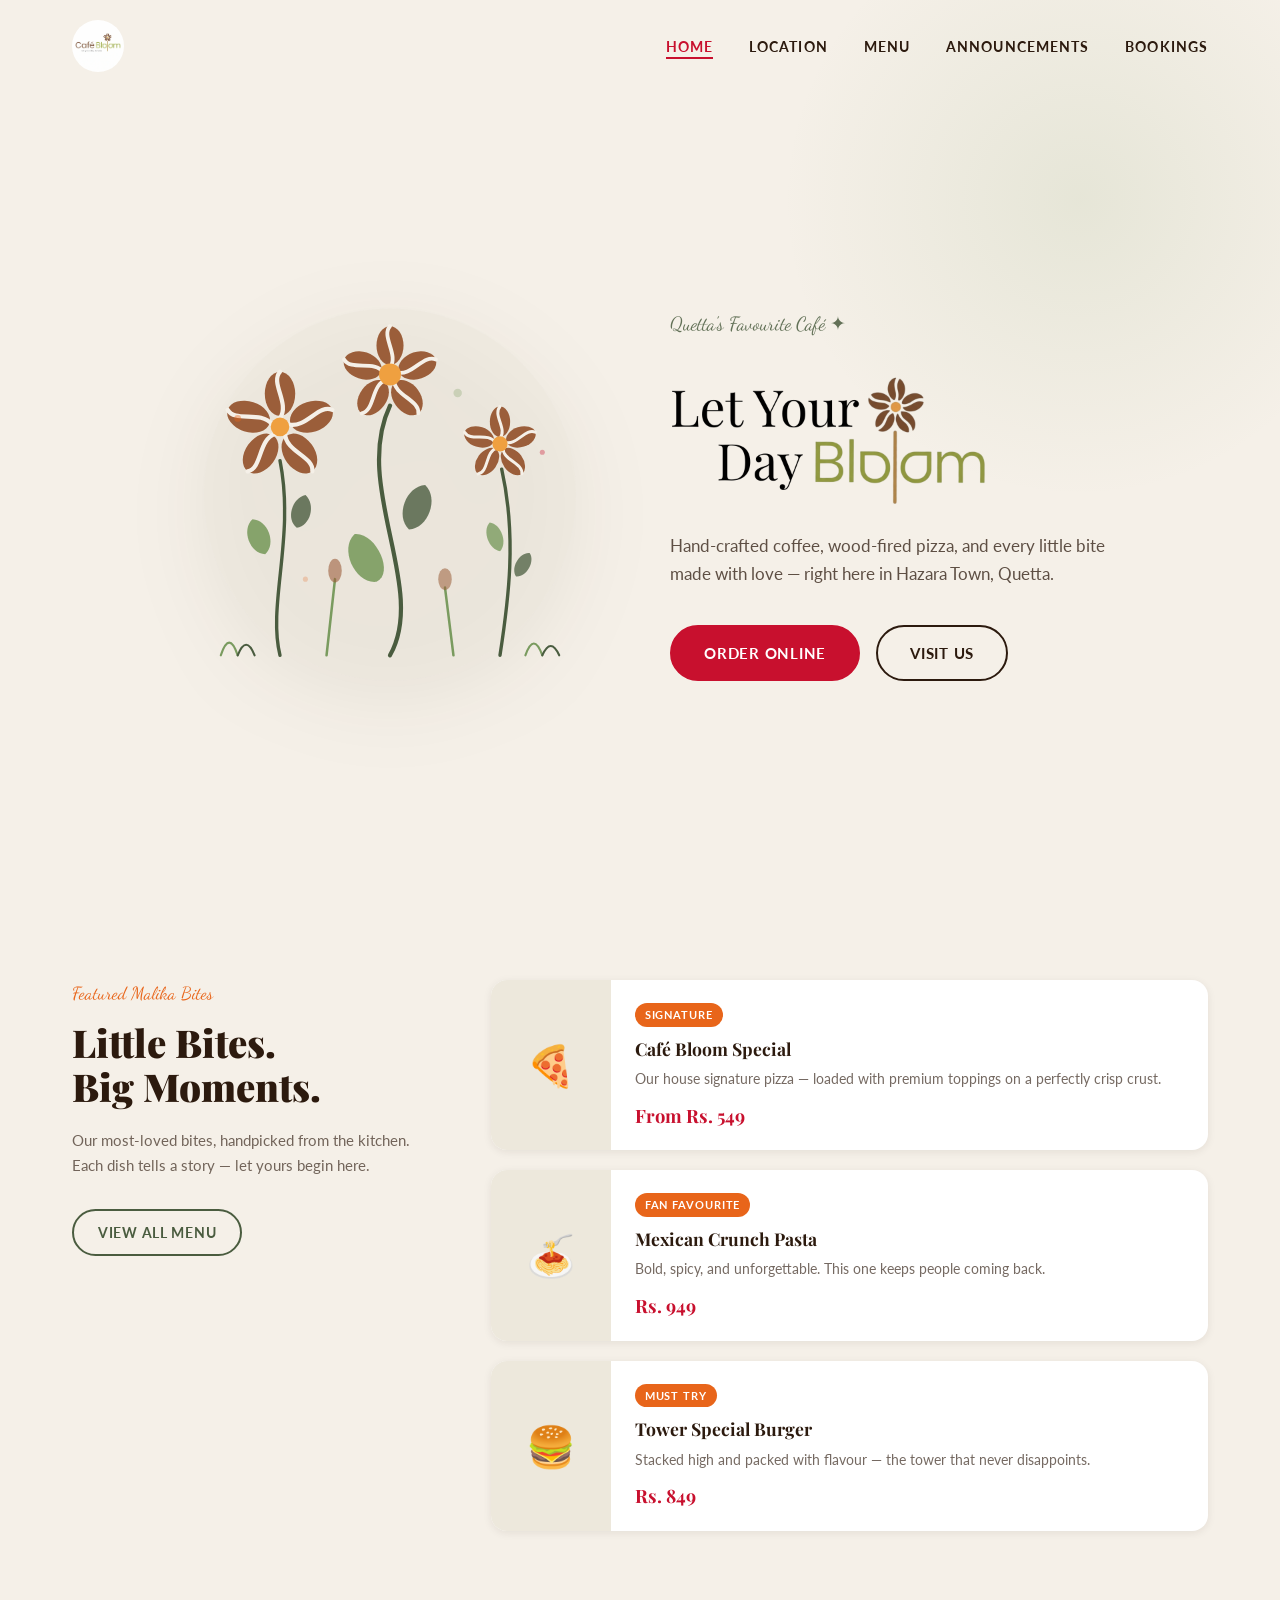
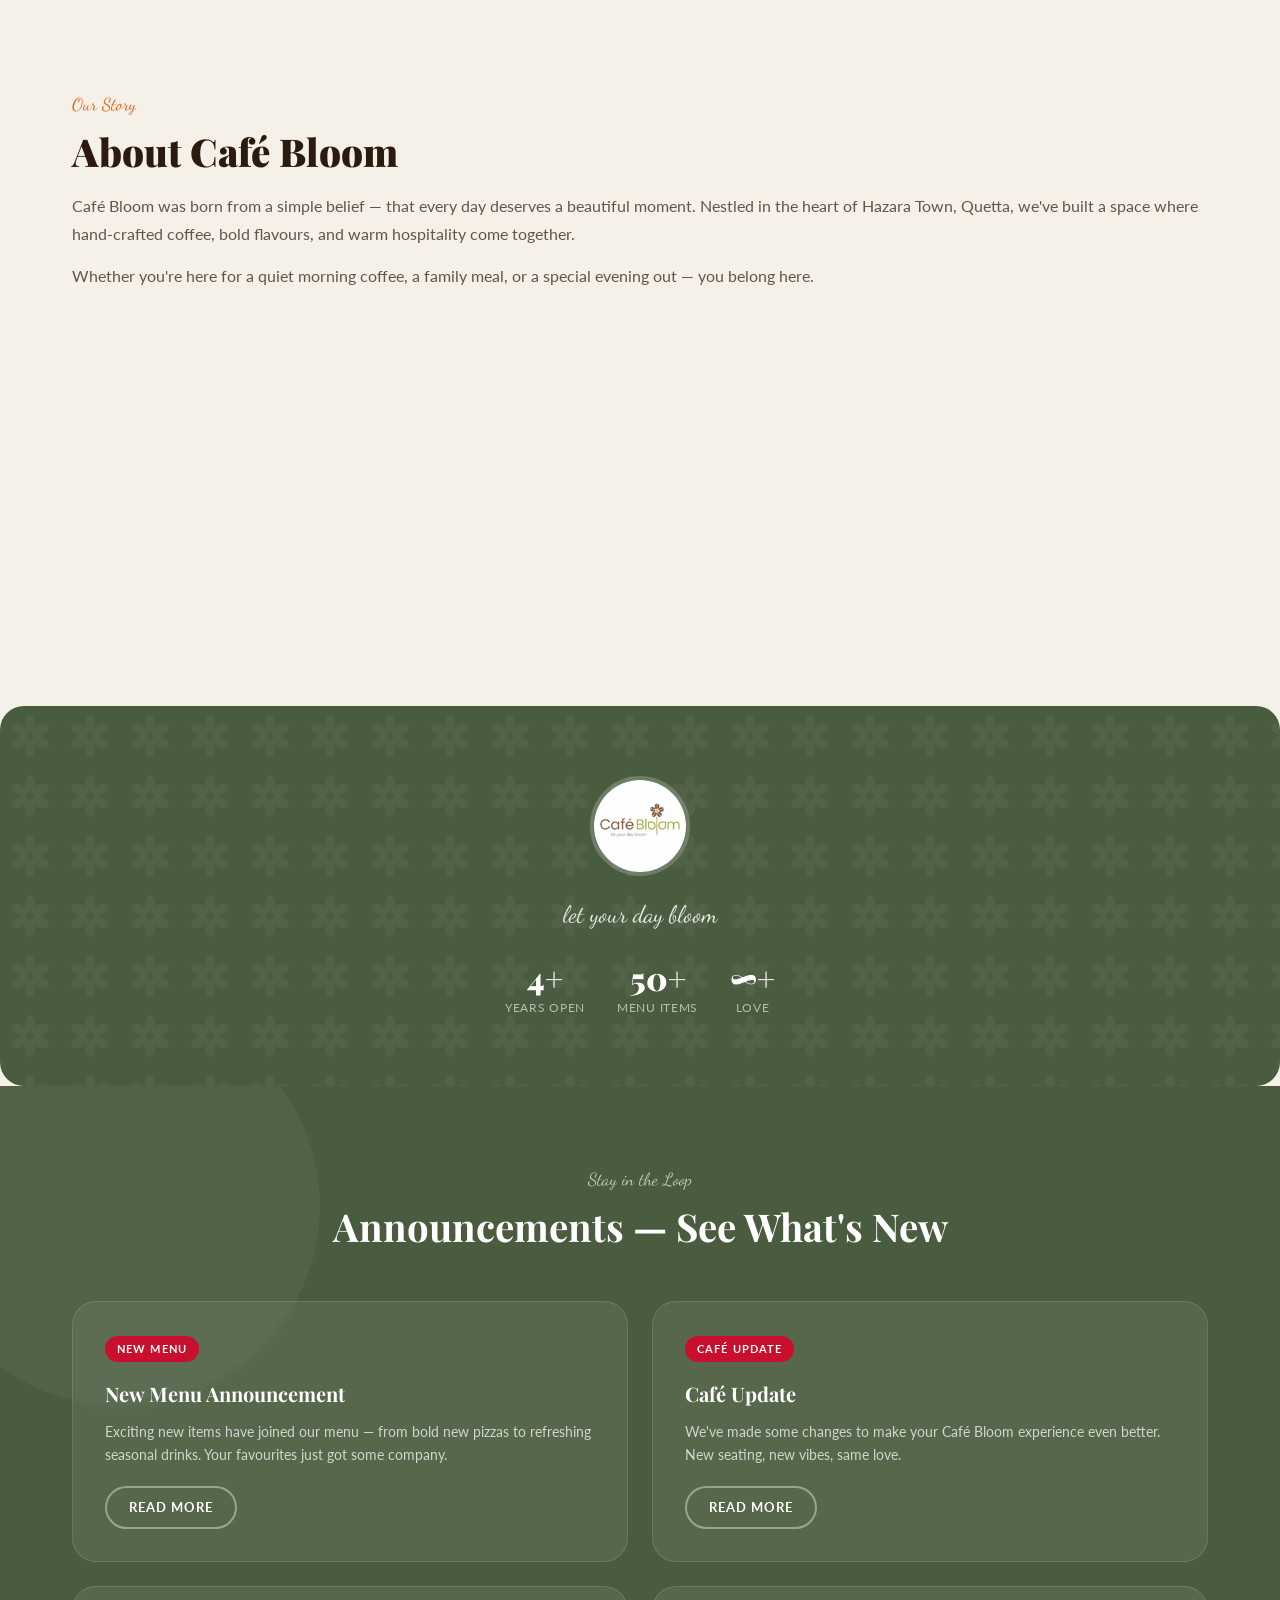
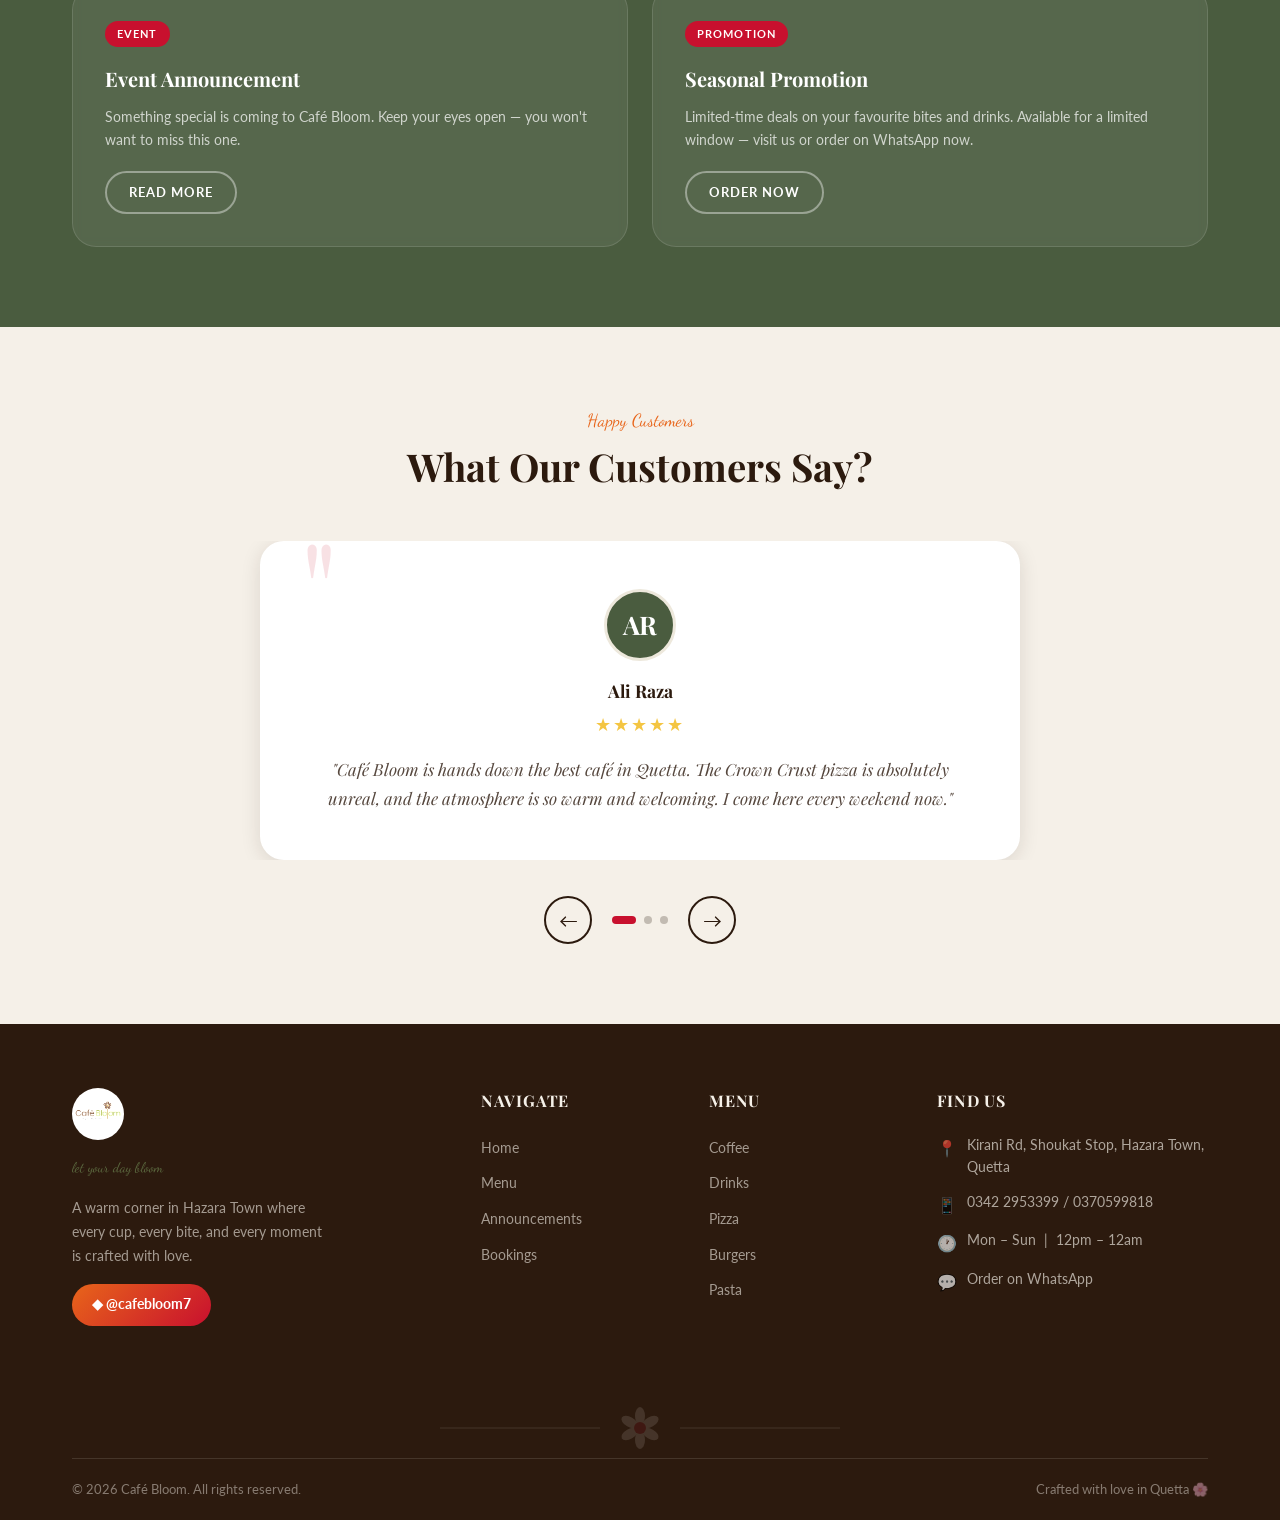
==== commit 77d67556: "Finished CSS Styling on index.html" ====
--- a/index.html
+++ b/index.html
@@ -156,37 +156,6 @@
       </div>
     </section>
 
-    <!-- ===== CATEGORIES ===== -->
-    <section class="categories" aria-labelledby="categories-title">
-      <div class="container">
-        <div class="section-header">
-          <span class="section-tag">What We Serve</span>
-          <h2 class="section-title" id="categories-title">Something for Every Craving</h2>
-        </div>
-        <div class="categories__grid">
-
-          <article class="category-card" tabindex="0">
-            <div class="category-card__image" aria-hidden="true">☕</div>
-            <h3 class="category-card__title">Coffee</h3>
-            <p class="category-card__desc">From rich espressos to velvety lattes — every cup is crafted to start your day right.</p>
-          </article>
-
-          <article class="category-card" tabindex="0">
-            <div class="category-card__image" aria-hidden="true">🥤</div>
-            <h3 class="category-card__title">Drinks</h3>
-            <p class="category-card__desc">Refreshing shakes, coolers, and seasonal specials to quench every thirst.</p>
-          </article>
-
-          <article class="category-card" tabindex="0">
-            <div class="category-card__image" aria-hidden="true">🍕</div>
-            <h3 class="category-card__title">Pizza</h3>
-            <p class="category-card__desc">Standard and signature pies — from Tikka to Crown Crust — all made with love.</p>
-          </article>
-
-        </div>
-      </div>
-    </section>
-
     <!-- ===== FEATURED ===== -->
     <section class="featured" aria-labelledby="featured-title">
       <div class="container">
@@ -234,6 +203,60 @@
         </div>
       </div>
     </section>
+
+    <!-- ===== ABOUT SECTION ===== -->
+    <section class="contact-about" aria-labelledby="about-heading">
+      <div class="contact-about__container container">
+
+        <div class="contact-about__text-block">
+          <span class="contact-about__tag">Our Story</span>
+          <h2 class="contact-about__title" id="about-heading">About Café Bloom</h2>
+          <p class="contact-about__text">
+            Café Bloom was born from a simple belief — that every day deserves a beautiful moment. Nestled in the heart of Hazara Town, Quetta, we've built a space where hand-crafted coffee, bold flavours, and warm hospitality come together.
+          </p>
+          <p class="contact-about__text">
+            Whether you're here for a quiet morning coffee, a family meal, or a special evening out — you belong here.
+          </p>
+        </div>
+
+        <div class="contact-about__video">
+          <iframe 
+            width="560" 
+            height="315" 
+            src="https://www.youtube.com/embed/3YU9RCeVrnk?si=1ukHp0S6KB311xxX" 
+            title="YouTube video player" 
+            frameborder="0" 
+            allow="accelerometer; autoplay; clipboard-write; encrypted-media; gyroscope; picture-in-picture; web-share" 
+            referrerpolicy="strict-origin-when-cross-origin" 
+            allowfullscreen>
+          </iframe>
+        </div>
+      </div>
+    </section>
+
+    <div class="contact-about__visual" aria-hidden="true">
+        <img
+          src="assets/images/logo.jpg"
+          alt=""
+          class="contact-about__visual-logo"
+          loading="lazy"
+        />
+        <p class="contact-about__visual-tagline">let your day bloom</p>
+        <div class="contact-about__stats">
+          <div class="contact-about__stat">
+            <p class="contact-about__stat-num">4+</p>
+            <p class="contact-about__stat-label">Years Open</p>
+          </div>
+          <div class="contact-about__stat">
+            <p class="contact-about__stat-num">50+</p>
+            <p class="contact-about__stat-label">Menu Items</p>
+          </div>
+          <div class="contact-about__stat">
+            <p class="contact-about__stat-num">∞+</p>
+            <p class="contact-about__stat-label">Love</p>
+          </div>
+        </div>
+      </div>
 
     <!-- ===== ANNOUNCEMENTS ===== -->
     <section class="announcements" aria-labelledby="announcements-title">
--- a/assets/css/style.css
+++ b/assets/css/style.css
@@ -1863,3 +1863,377 @@
     gap: 20px;
   }
 }
+
+
+/* ===================================================
+   EVENTS PAGE STYLES
+   =================================================== */
+
+/* ===== EVENTS HERO ===== */
+.events-hero {
+  padding: 160px 0 100px;
+  background: var(--color-brown);
+  position: relative;
+  overflow: hidden;
+  text-align: center;
+}
+
+.events-hero::before {
+  content: '';
+  position: absolute;
+  inset: 0;
+  background-image:
+    radial-gradient(circle at 15% 50%, rgba(200, 16, 46, 0.15) 0%, transparent 50%),
+    radial-gradient(circle at 85% 30%, rgba(74, 92, 63, 0.2) 0%, transparent 45%);
+  pointer-events: none;
+}
+
+.events-hero::after {
+  content: '';
+  position: absolute;
+  inset: 0;
+  background-image: url("data:image/svg+xml,%3Csvg width='80' height='80' viewBox='0 0 80 80' xmlns='http://www.w3.org/2000/svg'%3E%3Cellipse cx='40' cy='22' rx='6' ry='11' fill='%23ffffff' opacity='0.025'/%3E%3Cellipse cx='40' cy='22' rx='6' ry='11' fill='%23ffffff' opacity='0.025' transform='rotate(60 40 40)'/%3E%3Cellipse cx='40' cy='22' rx='6' ry='11' fill='%23ffffff' opacity='0.025' transform='rotate(120 40 40)'/%3E%3Cellipse cx='40' cy='22' rx='6' ry='11' fill='%23ffffff' opacity='0.025' transform='rotate(180 40 40)'/%3E%3Cellipse cx='40' cy='22' rx='6' ry='11' fill='%23ffffff' opacity='0.025' transform='rotate(240 40 40)'/%3E%3Cellipse cx='40' cy='22' rx='6' ry='11' fill='%23ffffff' opacity='0.025' transform='rotate(300 40 40)'/%3E%3C/svg%3E");
+  background-size: 80px 80px;
+  pointer-events: none;
+}
+
+.events-hero__inner {
+  position: relative;
+  z-index: 1;
+}
+
+.events-hero__tag {
+  display: inline-block;
+  font-family: var(--font-accent);
+  font-size: 1.2rem;
+  color: var(--color-green-light);
+  margin-bottom: 16px;
+}
+
+.events-hero__title {
+  font-family: var(--font-display);
+  font-size: clamp(2.2rem, 5vw, 4rem);
+  font-weight: 900;
+  color: var(--color-white);
+  line-height: 1.1;
+  margin-bottom: 20px;
+}
+
+.events-hero__title em {
+  font-style: italic;
+  color: var(--color-primary);
+}
+
+.events-hero__subtitle {
+  font-size: 1rem;
+  color: rgba(245, 240, 232, 0.6);
+  max-width: 500px;
+  margin: 0 auto 36px;
+  line-height: 1.7;
+}
+
+.events-hero__pills {
+  display: flex;
+  gap: 10px;
+  justify-content: center;
+  flex-wrap: wrap;
+}
+
+.events-hero__pill {
+  display: inline-flex;
+  align-items: center;
+  gap: 6px;
+  background: rgba(255,255,255,0.08);
+  border: 1px solid rgba(255,255,255,0.15);
+  border-radius: var(--radius-pill);
+  padding: 8px 18px;
+  font-size: 0.82rem;
+  font-weight: 700;
+  letter-spacing: 0.06em;
+  text-transform: uppercase;
+  color: rgba(255,255,255,0.75);
+  backdrop-filter: blur(4px);
+}
+
+/* ===== EVENTS GRID ===== */
+.events-grid-section {
+  padding: var(--spacing-section) 0;
+  background: var(--color-cream);
+}
+
+.events-grid {
+  display: grid;
+  grid-template-columns: repeat(2, 1fr);
+  gap: 28px;
+}
+
+/* ===== EVENT CARD ===== */
+.event-card {
+  background: var(--color-white);
+  border-radius: var(--radius-lg);
+  overflow: hidden;
+  box-shadow: var(--shadow-sm);
+  border: 2px solid transparent;
+  transition: var(--transition);
+  display: flex;
+  flex-direction: column;
+}
+
+.event-card:hover {
+  transform: translateY(-6px);
+  box-shadow: var(--shadow-lg);
+  border-color: var(--color-cream-dark);
+}
+
+.event-card__image {
+  width: 100%;
+  aspect-ratio: 16 / 8;
+  display: flex;
+  align-items: center;
+  justify-content: center;
+  position: relative;
+  overflow: hidden;
+}
+
+/* Each card gets a distinct background colour */
+.event-card--menu .event-card__image   { background: linear-gradient(135deg, #4A5C3F, #7A9B5F); }
+.event-card--update .event-card__image { background: linear-gradient(135deg, #2C1A0E, #5C3D25); }
+.event-card--event .event-card__image  { background: linear-gradient(135deg, #C8102E, #E8651A); }
+.event-card--promo .event-card__image  { background: linear-gradient(135deg, #E8651A, #F5A623); }
+
+.event-card__image-icon {
+  font-size: 3.5rem;
+  filter: drop-shadow(0 4px 12px rgba(0,0,0,0.25));
+  position: relative;
+  z-index: 1;
+}
+
+/* Subtle floral overlay on image */
+.event-card__image::before {
+  content: '';
+  position: absolute;
+  inset: 0;
+  background-image: url("data:image/svg+xml,%3Csvg width='60' height='60' viewBox='0 0 60 60' xmlns='http://www.w3.org/2000/svg'%3E%3Cellipse cx='30' cy='18' rx='5' ry='9' fill='%23ffffff' opacity='0.05'/%3E%3Cellipse cx='30' cy='18' rx='5' ry='9' fill='%23ffffff' opacity='0.05' transform='rotate(60 30 30)'/%3E%3Cellipse cx='30' cy='18' rx='5' ry='9' fill='%23ffffff' opacity='0.05' transform='rotate(120 30 30)'/%3E%3Cellipse cx='30' cy='18' rx='5' ry='9' fill='%23ffffff' opacity='0.05' transform='rotate(180 30 30)'/%3E%3Cellipse cx='30' cy='18' rx='5' ry='9' fill='%23ffffff' opacity='0.05' transform='rotate(240 30 30)'/%3E%3Cellipse cx='30' cy='18' rx='5' ry='9' fill='%23ffffff' opacity='0.05' transform='rotate(300 30 30)'/%3E%3C/svg%3E");
+  background-size: 60px 60px;
+}
+
+.event-card__body {
+  padding: 28px 32px 32px;
+  flex: 1;
+  display: flex;
+  flex-direction: column;
+}
+
+.event-card__meta {
+  display: flex;
+  align-items: center;
+  gap: 10px;
+  margin-bottom: 14px;
+}
+
+.event-card__badge {
+  display: inline-block;
+  font-size: 0.68rem;
+  font-weight: 700;
+  letter-spacing: 0.1em;
+  text-transform: uppercase;
+  padding: 4px 12px;
+  border-radius: var(--radius-pill);
+  color: var(--color-white);
+}
+
+.event-card--menu  .event-card__badge { background: var(--color-green); }
+.event-card--update .event-card__badge { background: var(--color-brown); }
+.event-card--event .event-card__badge  { background: var(--color-primary); }
+.event-card--promo .event-card__badge  { background: var(--color-orange); }
+
+.event-card__date {
+  font-size: 0.78rem;
+  color: var(--color-brown);
+  opacity: 0.45;
+  font-weight: 700;
+  letter-spacing: 0.04em;
+}
+
+.event-card__title {
+  font-family: var(--font-display);
+  font-size: 1.35rem;
+  font-weight: 700;
+  color: var(--color-brown);
+  margin-bottom: 12px;
+  line-height: 1.25;
+}
+
+.event-card__text {
+  font-size: 0.9rem;
+  color: var(--color-brown);
+  opacity: 0.65;
+  line-height: 1.7;
+  margin-bottom: 24px;
+  flex: 1;
+}
+
+/* ===== EVENT MODAL ===== */
+.event-modal-overlay {
+  display: none;
+  position: fixed;
+  inset: 0;
+  background: rgba(44, 26, 14, 0.6);
+  z-index: 2000;
+  align-items: center;
+  justify-content: center;
+  padding: 20px;
+  backdrop-filter: blur(4px);
+  opacity: 0;
+  transition: opacity 0.3s ease;
+}
+
+.event-modal-overlay.open {
+  display: flex;
+  opacity: 1;
+}
+
+.event-modal {
+  background: var(--color-white);
+  border-radius: var(--radius-lg);
+  max-width: 560px;
+  width: 100%;
+  overflow: hidden;
+  box-shadow: var(--shadow-lg);
+  transform: translateY(20px);
+  transition: transform 0.3s ease;
+  max-height: 90vh;
+  overflow-y: auto;
+}
+
+.event-modal-overlay.open .event-modal {
+  transform: translateY(0);
+}
+
+.event-modal__image {
+  width: 100%;
+  aspect-ratio: 16 / 7;
+  display: flex;
+  align-items: center;
+  justify-content: center;
+  font-size: 4rem;
+  position: relative;
+}
+
+.event-modal__body {
+  padding: 32px 36px 36px;
+}
+
+.event-modal__meta {
+  display: flex;
+  align-items: center;
+  gap: 10px;
+  margin-bottom: 14px;
+}
+
+.event-modal__title {
+  font-family: var(--font-display);
+  font-size: 1.6rem;
+  font-weight: 700;
+  color: var(--color-brown);
+  margin-bottom: 16px;
+  line-height: 1.2;
+}
+
+.event-modal__text {
+  font-size: 0.93rem;
+  color: var(--color-brown);
+  opacity: 0.7;
+  line-height: 1.8;
+  margin-bottom: 24px;
+}
+
+.event-modal__actions {
+  display: flex;
+  align-items: center;
+  gap: 14px;
+}
+
+.event-modal__close {
+  position: absolute;
+  top: 16px;
+  right: 16px;
+  width: 36px;
+  height: 36px;
+  border-radius: 50%;
+  background: rgba(44, 26, 14, 0.5);
+  color: white;
+  font-size: 1.1rem;
+  display: flex;
+  align-items: center;
+  justify-content: center;
+  cursor: pointer;
+  border: none;
+  transition: var(--transition);
+  z-index: 1;
+}
+
+.event-modal__close:hover {
+  background: var(--color-primary);
+}
+
+.event-modal__image-wrap {
+  position: relative;
+}
+
+/* ===== INSTAGRAM STRIP ===== */
+.events-ig-strip {
+  background: var(--color-green);
+  padding: 56px 0;
+  text-align: center;
+}
+
+.events-ig-strip__tag {
+  font-family: var(--font-accent);
+  font-size: 1.1rem;
+  color: rgba(255,255,255,0.6);
+  margin-bottom: 10px;
+  display: block;
+}
+
+.events-ig-strip__title {
+  font-family: var(--font-display);
+  font-size: clamp(1.5rem, 3vw, 2.2rem);
+  font-weight: 700;
+  color: var(--color-white);
+  margin-bottom: 24px;
+}
+
+.btn-ig {
+  display: inline-flex;
+  align-items: center;
+  gap: 10px;
+  background: linear-gradient(135deg, #E8651A, #C8102E);
+  color: white;
+  font-weight: 700;
+  font-size: 0.95rem;
+  letter-spacing: 0.04em;
+  padding: 14px 36px;
+  border-radius: var(--radius-pill);
+  transition: var(--transition);
+}
+
+.btn-ig:hover {
+  transform: translateY(-3px);
+  box-shadow: 0 8px 28px rgba(200, 16, 46, 0.4);
+}
+
+/* ===== EVENTS RESPONSIVE ===== */
+@media (max-width: 768px) {
+  .events-grid {
+    grid-template-columns: 1fr;
+  }
+
+  .event-card__body {
+    padding: 22px 22px 26px;
+  }
+
+  .event-modal__body {
+    padding: 24px 24px 28px;
+  }
+}
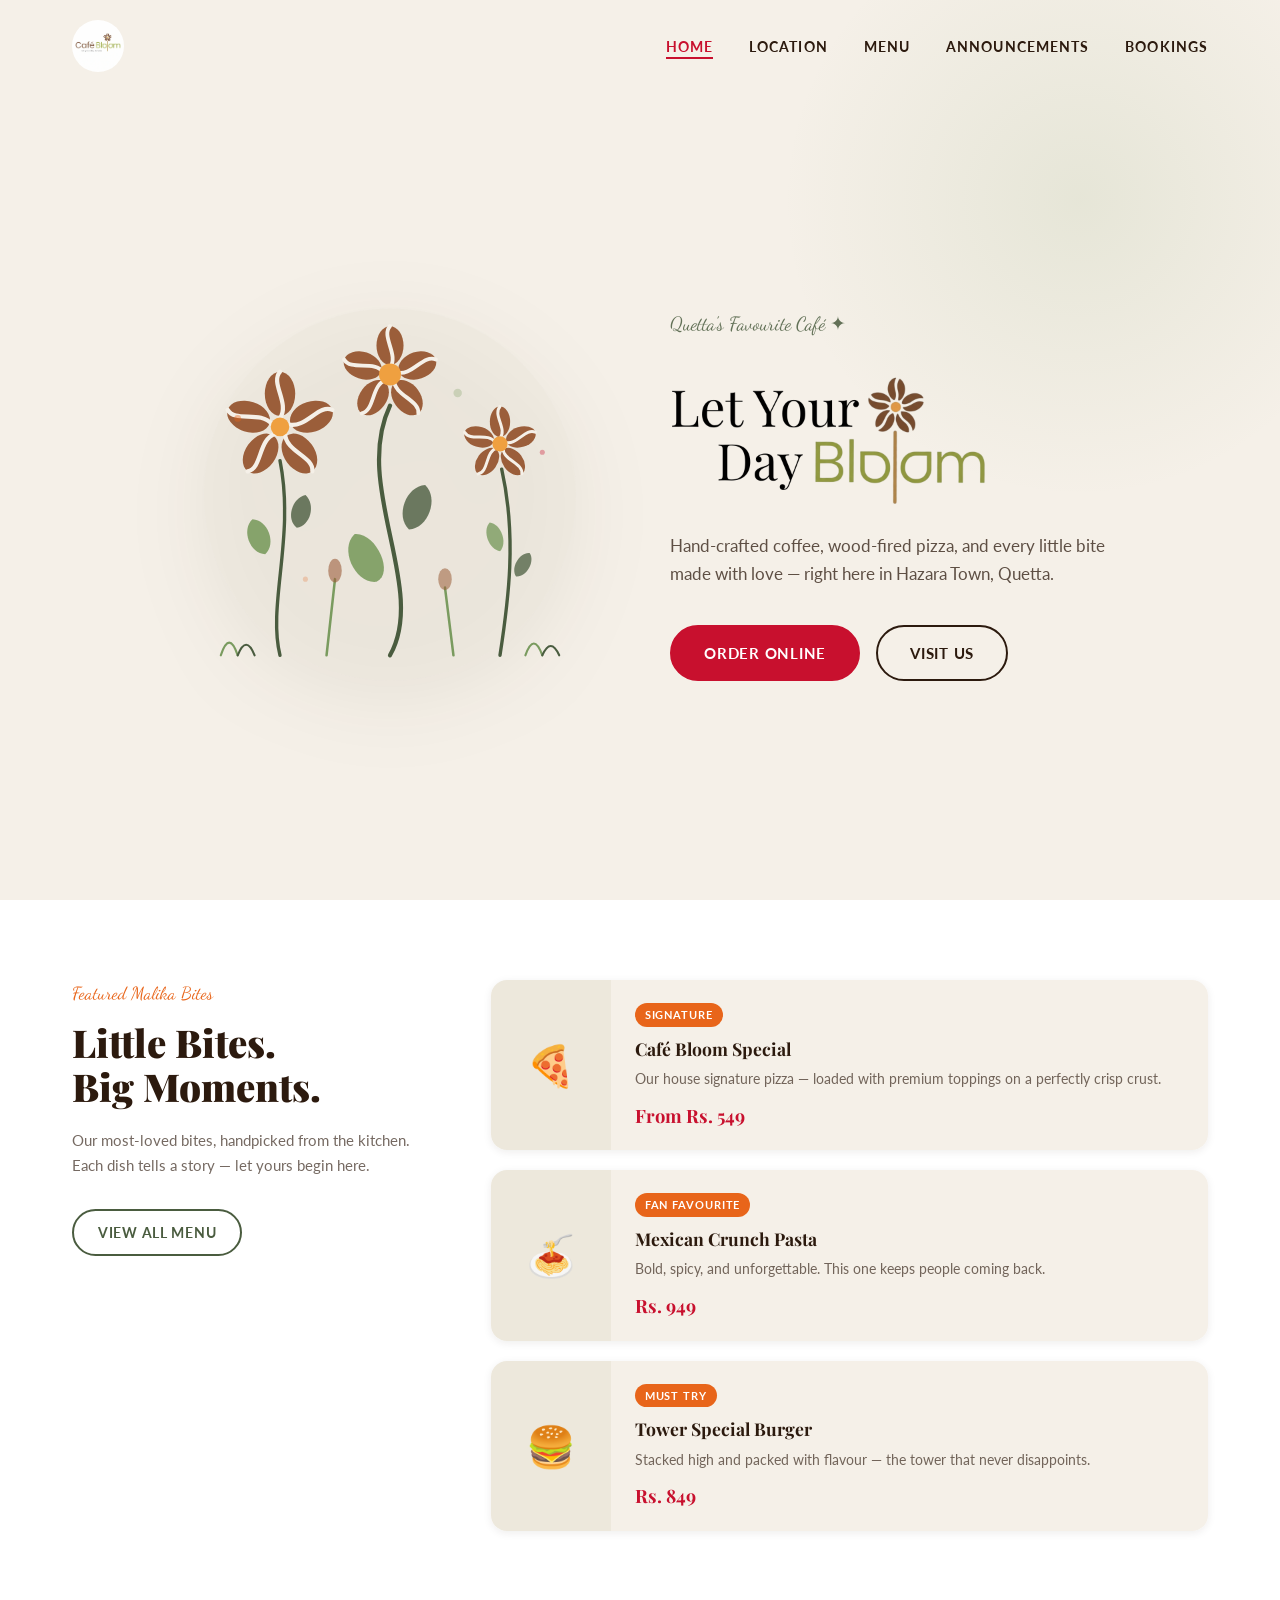
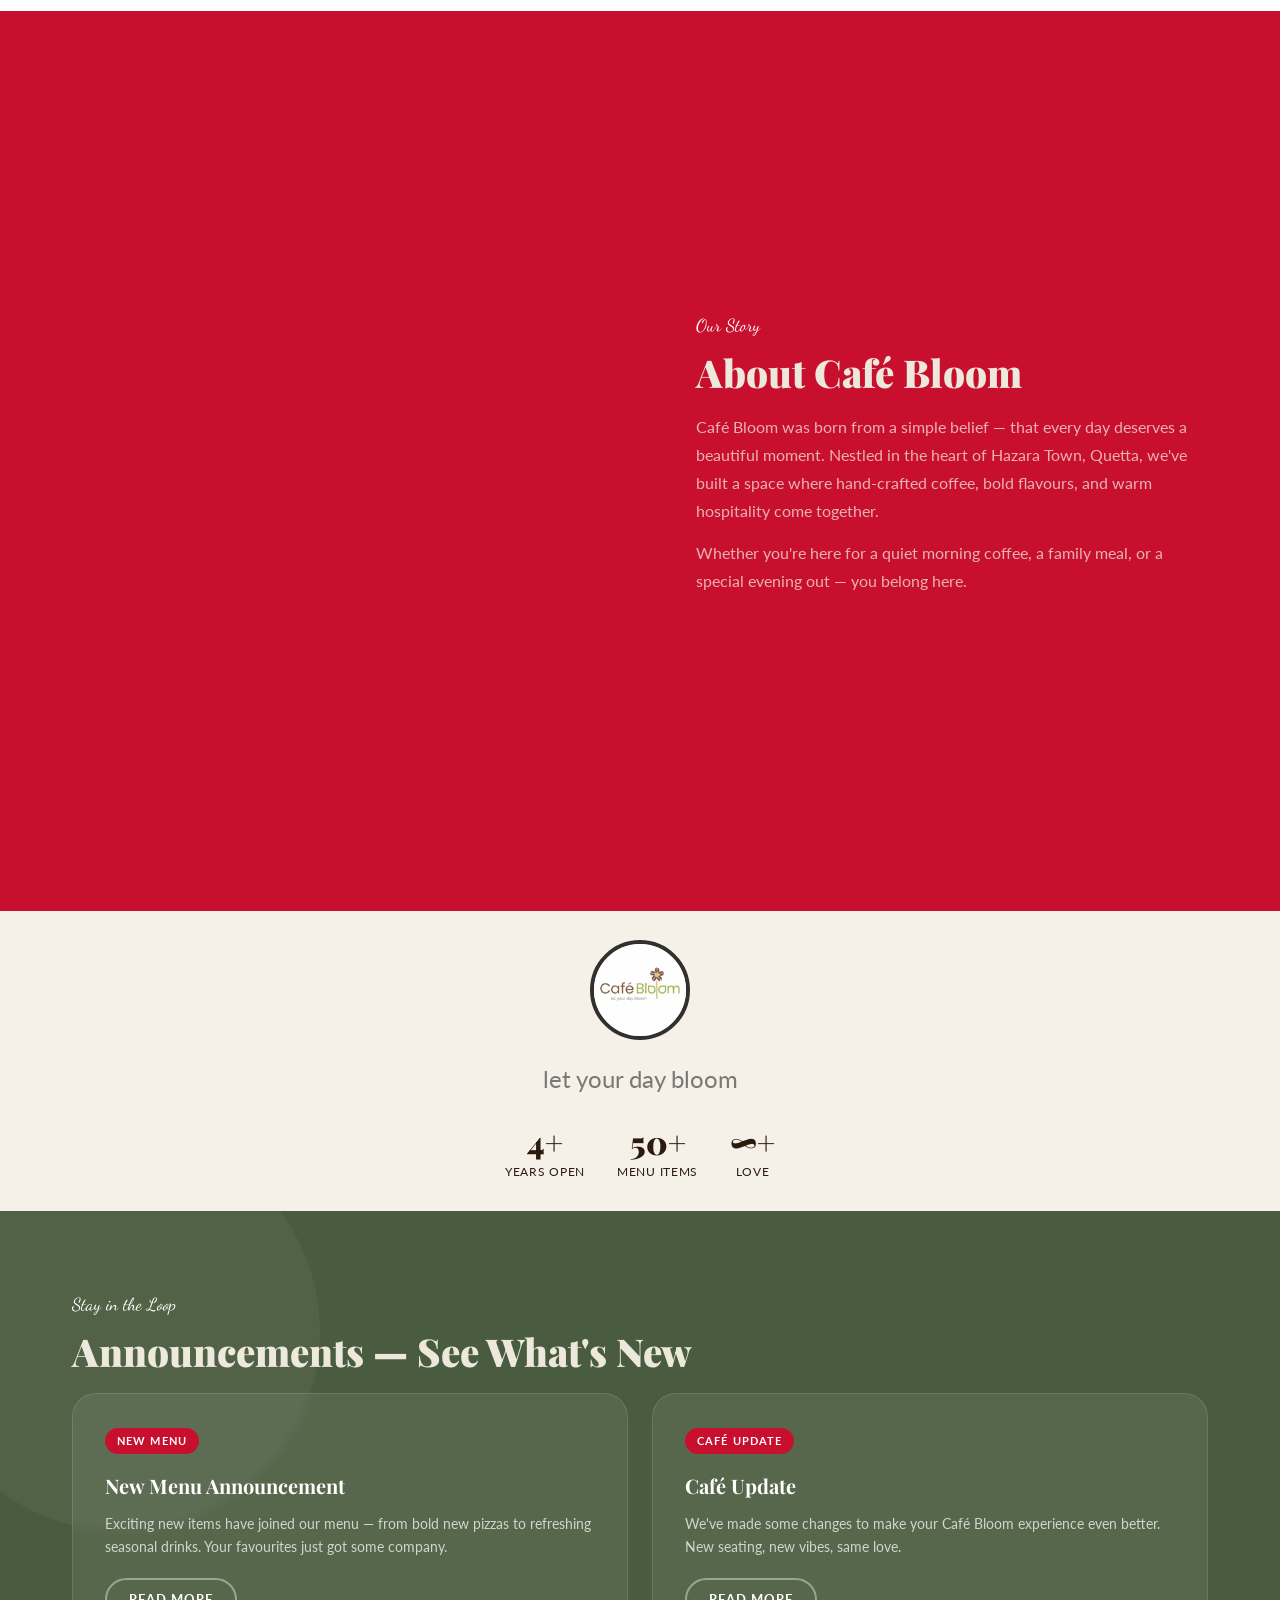
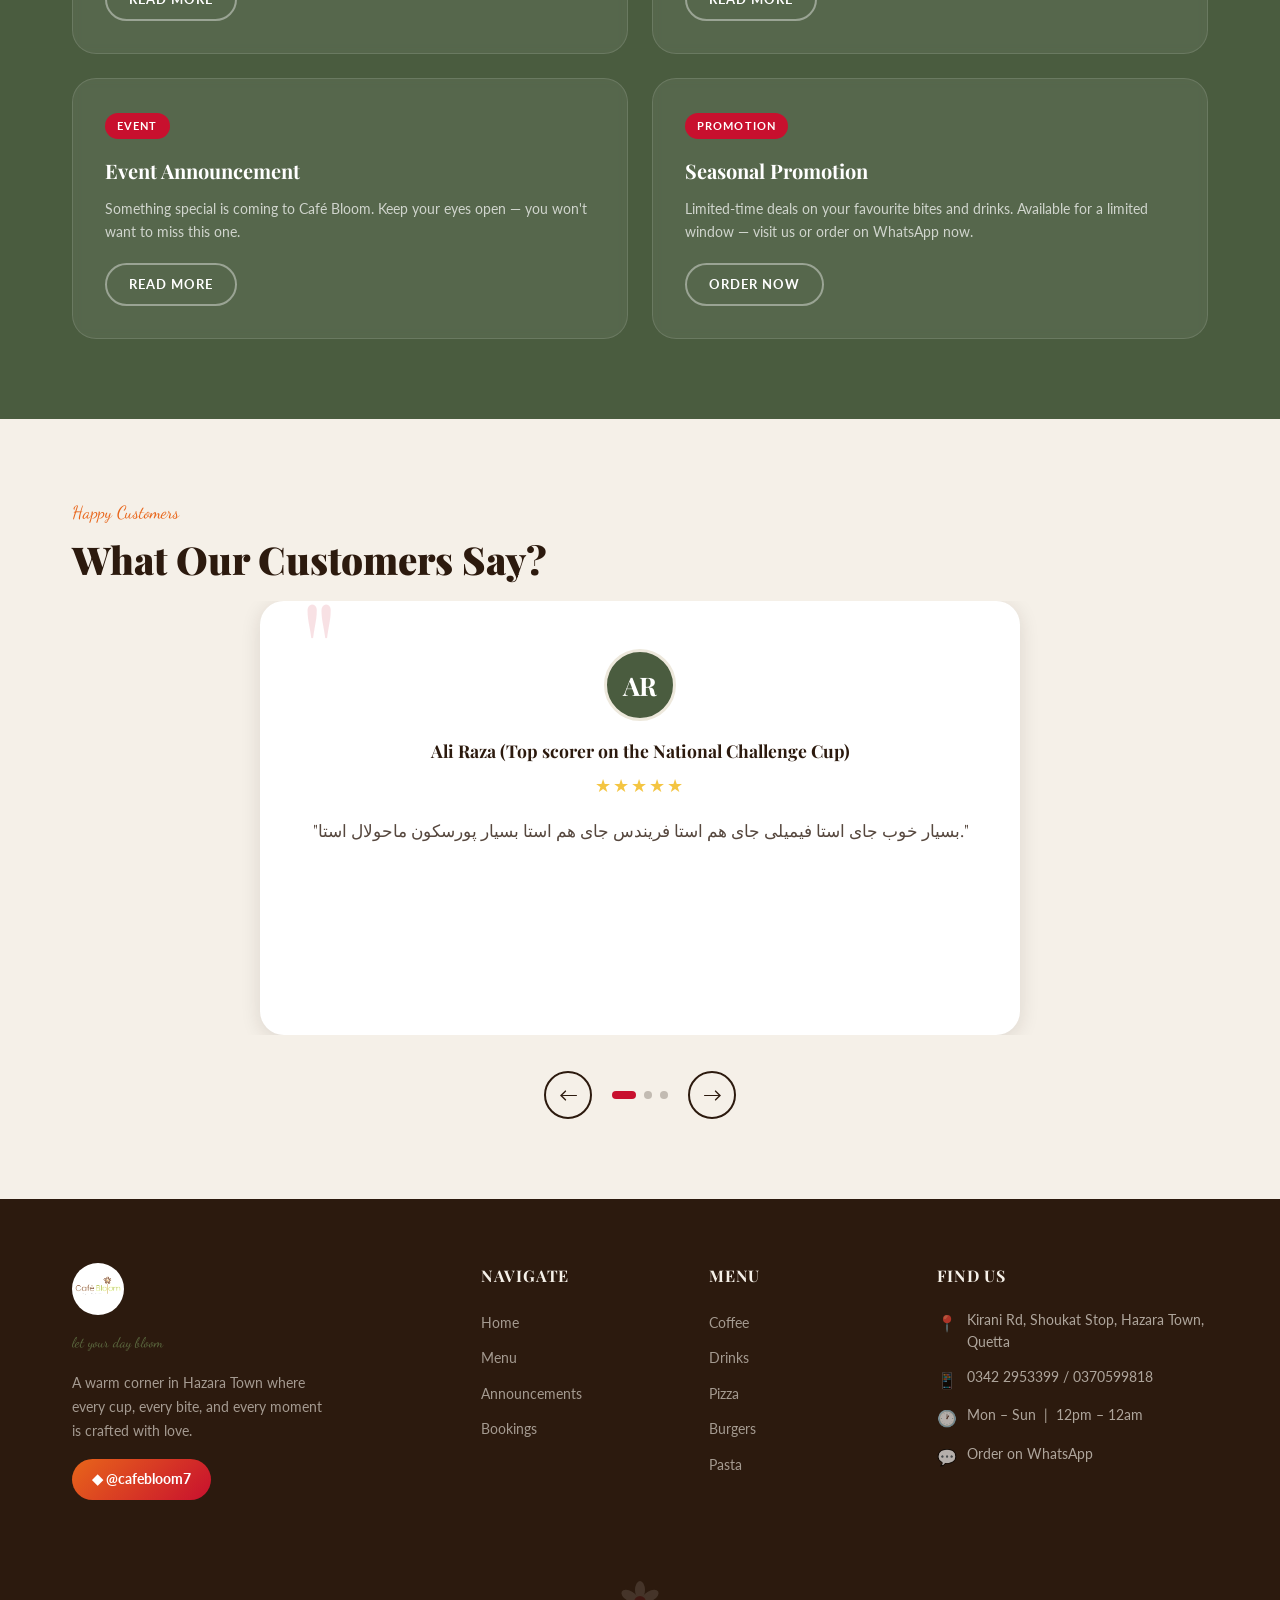
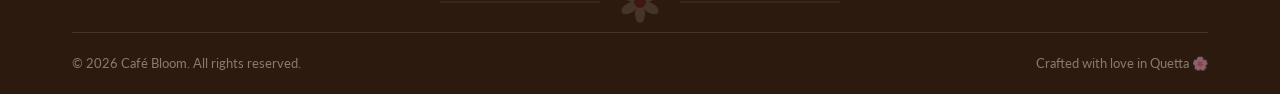
==== commit 65bf9067: "Change Testimonial text" ====
--- a/index.html
+++ b/index.html
@@ -313,27 +313,31 @@
             <div class="testimonial-slide" role="tabpanel">
               <div class="testimonial-card">
                 <div class="testimonial-card__avatar" aria-hidden="true">AR</div>
-                <p class="testimonial-card__name">Ali Raza</p>
+                <p class="testimonial-card__name">Ali Raza (Top scorer on the National Challenge Cup)</p>
                 <div class="testimonial-card__stars" aria-label="5 out of 5 stars">★★★★★</div>
-                <p class="testimonial-card__text">"Café Bloom is hands down the best café in Quetta. The Crown Crust pizza is absolutely unreal, and the atmosphere is so warm and welcoming. I come here every weekend now."</p>
+                <p class="testimonial-card__text">"بسیار خوب جای استا فیمیلی جای هم استا فریندس جای هم استا بسیار پورسکون ماحولال استا."</p>
               </div>
             </div>
 
             <div class="testimonial-slide" role="tabpanel">
               <div class="testimonial-card">
                 <div class="testimonial-card__avatar" aria-hidden="true">SF</div>
-                <p class="testimonial-card__name">Sara Fatima</p>
+                <p class="testimonial-card__name">Bibi Zainab</p>
                 <div class="testimonial-card__stars" aria-label="5 out of 5 stars">★★★★★</div>
-                <p class="testimonial-card__text">"The Mexican Crunch Pasta completely changed how I think about pasta. The staff is so friendly and the place feels like home. Highly recommend to everyone in Hazara Town!"</p>
+                <p class="testimonial-card__text">"Perfect...⭐⭐⭐⭐⭐
+                  Absolutely loved this place! 🤍 The vibe is just chef’s kiss — calm, cozy, and perfect for families. 
+                  “Mamma mia” is literally the only way to describe the food and overall experience 😭✨!..."</p>
               </div>
             </div>
 
             <div class="testimonial-slide" role="tabpanel">
               <div class="testimonial-card">
                 <div class="testimonial-card__avatar" aria-hidden="true">ZK</div>
-                <p class="testimonial-card__name">Zubair Khan</p>
+                <p class="testimonial-card__name">Jawad Ahadi</p>
                 <div class="testimonial-card__stars" aria-label="5 out of 5 stars">★★★★★</div>
-                <p class="testimonial-card__text">"Ordered the Tower Special Burger and I was blown away. The coffee is perfect every single time. Café Bloom really lives up to its name — it makes your whole day bloom."</p>
+                <p class="testimonial-card__text">"...The atmosphere is warm and welcoming, whether you're coming with parents, kids, or friends. It’s spacious, super clean, and feels very comfortable.
+                  Big plus: parking is easy and convenient 🚗 (no stress trying to find a spot). Also really appreciated that it’s wheelchair and stroller accessible — makes it inclusive and family-friendly for everyone 👶♿
+                  Definitely one of the best cafés for a relaxed family outing. Highly recommended! 🌟."</p>
               </div>
             </div>
 
--- a/assets/css/style.css
+++ b/assets/css/style.css
@@ -398,116 +398,10 @@
   50% { transform: translateY(-16px); }
 }
 
-/* ===== CATEGORIES SECTION ===== */
-.categories {
-  padding: var(--spacing-section) 0;
-  background: var(--color-white);
-}
-
-.section-header {
-  text-align: center;
-  margin-bottom: 52px;
-}
-
-.section-tag {
-  display: inline-block;
-  font-family: var(--font-accent);
-  font-size: 1.1rem;
-  color: var(--color-orange);
-  margin-bottom: 8px;
-}
-
-.section-title {
-  font-family: var(--font-display);
-  font-size: clamp(1.8rem, 3vw, 2.6rem);
-  font-weight: 700;
-  color: var(--color-brown);
-  line-height: 1.2;
-}
-
-.categories__grid {
-  display: grid;
-  grid-template-columns: repeat(3, 1fr);
-  gap: 28px;
-}
-
-.category-card {
-  background: var(--color-cream);
-  border-radius: var(--radius-lg);
-  padding: 36px 28px;
-  text-align: center;
-  border: 2px solid transparent;
-  transition: var(--transition);
-  cursor: pointer;
-  position: relative;
-  overflow: hidden;
-}
-
-.category-card::before {
-  content: '';
-  position: absolute;
-  inset: 0;
-  background: var(--color-green);
-  opacity: 0;
-  transition: var(--transition);
-  border-radius: var(--radius-lg);
-}
-
-.category-card:hover {
-  transform: translateY(-8px);
-  box-shadow: var(--shadow-lg);
-  border-color: var(--color-green);
-}
-
-.category-card:hover::before {
-  opacity: 1;
-}
-
-.category-card:hover .category-card__title,
-.category-card:hover .category-card__desc {
-  color: var(--color-white);
-}
-
-.category-card > * {
-  position: relative;
-  z-index: 1;
-}
-
-.category-card__image {
-  width: 100%;
-  aspect-ratio: 4/3;
-  background-color: var(--color-cream-dark);
-  border-radius: var(--radius-md);
-  margin-bottom: 20px;
-  display: flex;
-  align-items: center;
-  justify-content: center;
-  font-size: 3.5rem;
-  transition: var(--transition);
-}
-
-.category-card__title {
-  font-family: var(--font-display);
-  font-size: 1.4rem;
-  font-weight: 700;
-  color: var(--color-brown);
-  margin-bottom: 8px;
-  transition: var(--transition);
-}
-
-.category-card__desc {
-  font-family: var(--font-body);
-  font-size: 0.9rem;
-  color: var(--color-brown);
-  opacity: 0.7;
-  line-height: 1.5;
-  transition: var(--transition);
-}
-
 /* ===== FEATURED SECTION ===== */
 .featured {
   padding: var(--spacing-section) 0;
-  background: var(--color-cream);
+  background: var(--color-white);
 }
 
 .featured__inner {
@@ -578,6 +472,7 @@
 
 .featured-card__body {
   padding: 20px 24px;
+  background-color: var(--color-cream);
 }
 
 .featured-card__badge {
@@ -621,6 +516,14 @@
   background: var(--color-green);
   position: relative;
   overflow: hidden;
+}
+
+.announcements .section-tag {
+  font-family: var(--font-accent);
+  font-size: 1.1rem;
+  color: var(--color-white);
+  display: block;
+  margin-bottom: 10px;
 }
 
 .announcements::before {
@@ -636,11 +539,20 @@
 }
 
 .announcements .section-title {
+  font-family: var(--font-display);
+  font-size: clamp(1.8rem, 3vw, 2.6rem);
+  font-weight: 900;
+  color: var(--color-cream-dark);
+  line-height: 1.15;
+  margin-bottom: 20px;
+}
+
+.announcement .section-tag {
+  font-family: var(--font-accent);
+  font-size: 1.1rem;
   color: var(--color-white);
-}
-
-.announcements .section-tag {
-  color: rgba(255,255,255,0.65);
+  display: block;
+  margin-bottom: 10px;
 }
 
 .announcements__grid {
@@ -719,6 +631,25 @@
   padding: var(--spacing-section) 0;
   background: var(--color-cream);
 }
+
+
+.testimonials .section-title {
+  font-family: var(--font-display);
+  font-size: clamp(2rem, 3vw, 2.8rem);
+  font-weight: 900;
+  color: var(--color-brown);
+  line-height: 1.15;
+  margin-bottom: 20px;
+}
+
+.testimonials .section-tag {
+  font-family: var(--font-accent);
+  font-size: 1.1rem;
+  color: var(--color-orange);
+  display: block;
+  margin-bottom: 10px;
+}
+
 
 .testimonials__carousel {
   position: relative;
@@ -793,7 +724,6 @@
 
 .testimonial-card__text {
   font-family: var(--font-display);
-  font-style: italic;
   font-size: 1.05rem;
   color: var(--color-brown);
   opacity: 0.8;
@@ -1599,10 +1529,13 @@
 /* ===== ABOUT BLOCK ===== */
 .contact-about {
   padding: var(--spacing-section) 0;
-  background: var(--color-cream);
-}
-
-.contact-about__inner {
+  background: var(--color-primary);
+  height: 100vh;
+  display: grid;
+  place-items: center;
+}
+
+.contact-about__container {
   display: grid;
   grid-template-columns: 1fr 1fr;
   gap: 64px;
@@ -1612,7 +1545,7 @@
 .contact-about__tag {
   font-family: var(--font-accent);
   font-size: 1.1rem;
-  color: var(--color-orange);
+  color: var(--color-white);
   display: block;
   margin-bottom: 10px;
 }
@@ -1621,23 +1554,22 @@
   font-family: var(--font-display);
   font-size: clamp(1.8rem, 3vw, 2.6rem);
   font-weight: 900;
-  color: var(--color-brown);
+  color: var(--color-cream-dark);
   line-height: 1.15;
   margin-bottom: 20px;
 }
 
 .contact-about__text {
   font-size: 0.97rem;
-  color: var(--color-brown);
+  color: var(--color-cream);
   opacity: 0.72;
   line-height: 1.8;
   margin-bottom: 14px;
 }
 
 .contact-about__visual {
-  background: var(--color-green);
-  border-radius: var(--radius-lg);
-  min-height: 380px;
+  min-height: 300px;
+  width: 100%;
   display: flex;
   flex-direction: column;
   align-items: center;
@@ -1645,15 +1577,6 @@
   gap: 20px;
   position: relative;
   overflow: hidden;
-}
-
-.contact-about__visual::before {
-  content: '';
-  position: absolute;
-  inset: 0;
-  background-image: url("data:image/svg+xml,%3Csvg width='60' height='60' viewBox='0 0 60 60' xmlns='http://www.w3.org/2000/svg'%3E%3Cellipse cx='30' cy='18' rx='5' ry='9' fill='%23ffffff' opacity='0.04'/%3E%3Cellipse cx='30' cy='18' rx='5' ry='9' fill='%23ffffff' opacity='0.04' transform='rotate(60 30 30)'/%3E%3Cellipse cx='30' cy='18' rx='5' ry='9' fill='%23ffffff' opacity='0.04' transform='rotate(120 30 30)'/%3E%3Cellipse cx='30' cy='18' rx='5' ry='9' fill='%23ffffff' opacity='0.04' transform='rotate(180 30 30)'/%3E%3Cellipse cx='30' cy='18' rx='5' ry='9' fill='%23ffffff' opacity='0.04' transform='rotate(240 30 30)'/%3E%3Cellipse cx='30' cy='18' rx='5' ry='9' fill='%23ffffff' opacity='0.04' transform='rotate(300 30 30)'/%3E%3C/svg%3E");
-  background-size: 60px 60px;
-  pointer-events: none;
 }
 
 .contact-about__visual-logo {
@@ -1661,15 +1584,14 @@
   height: 100px;
   border-radius: 50%;
   object-fit: cover;
-  border: 4px solid rgba(255,255,255,0.2);
+  border: 4px solid rgba(0,0,0,0.8);
   position: relative;
   z-index: 1;
 }
 
 .contact-about__visual-tagline {
-  font-family: var(--font-accent);
   font-size: 1.5rem;
-  color: rgba(255,255,255,0.85);
+  color: rgba(0,0,0,0.5);
   position: relative;
   z-index: 1;
 }
@@ -1688,18 +1610,21 @@
 
 .contact-about__stat-num {
   font-family: var(--font-display);
+  color: rgba(0,0 0,0.6);
   font-size: 2rem;
   font-weight: 900;
-  color: var(--color-white);
   line-height: 1;
 }
 
 .contact-about__stat-label {
   font-size: 0.75rem;
-  color: rgba(255,255,255,0.6);
   letter-spacing: 0.06em;
   text-transform: uppercase;
   margin-top: 4px;
+}
+
+.contact-about__video{
+  grid-row: 1 / 2;
 }
 
 /* ===== LOCATION SECTION ===== */
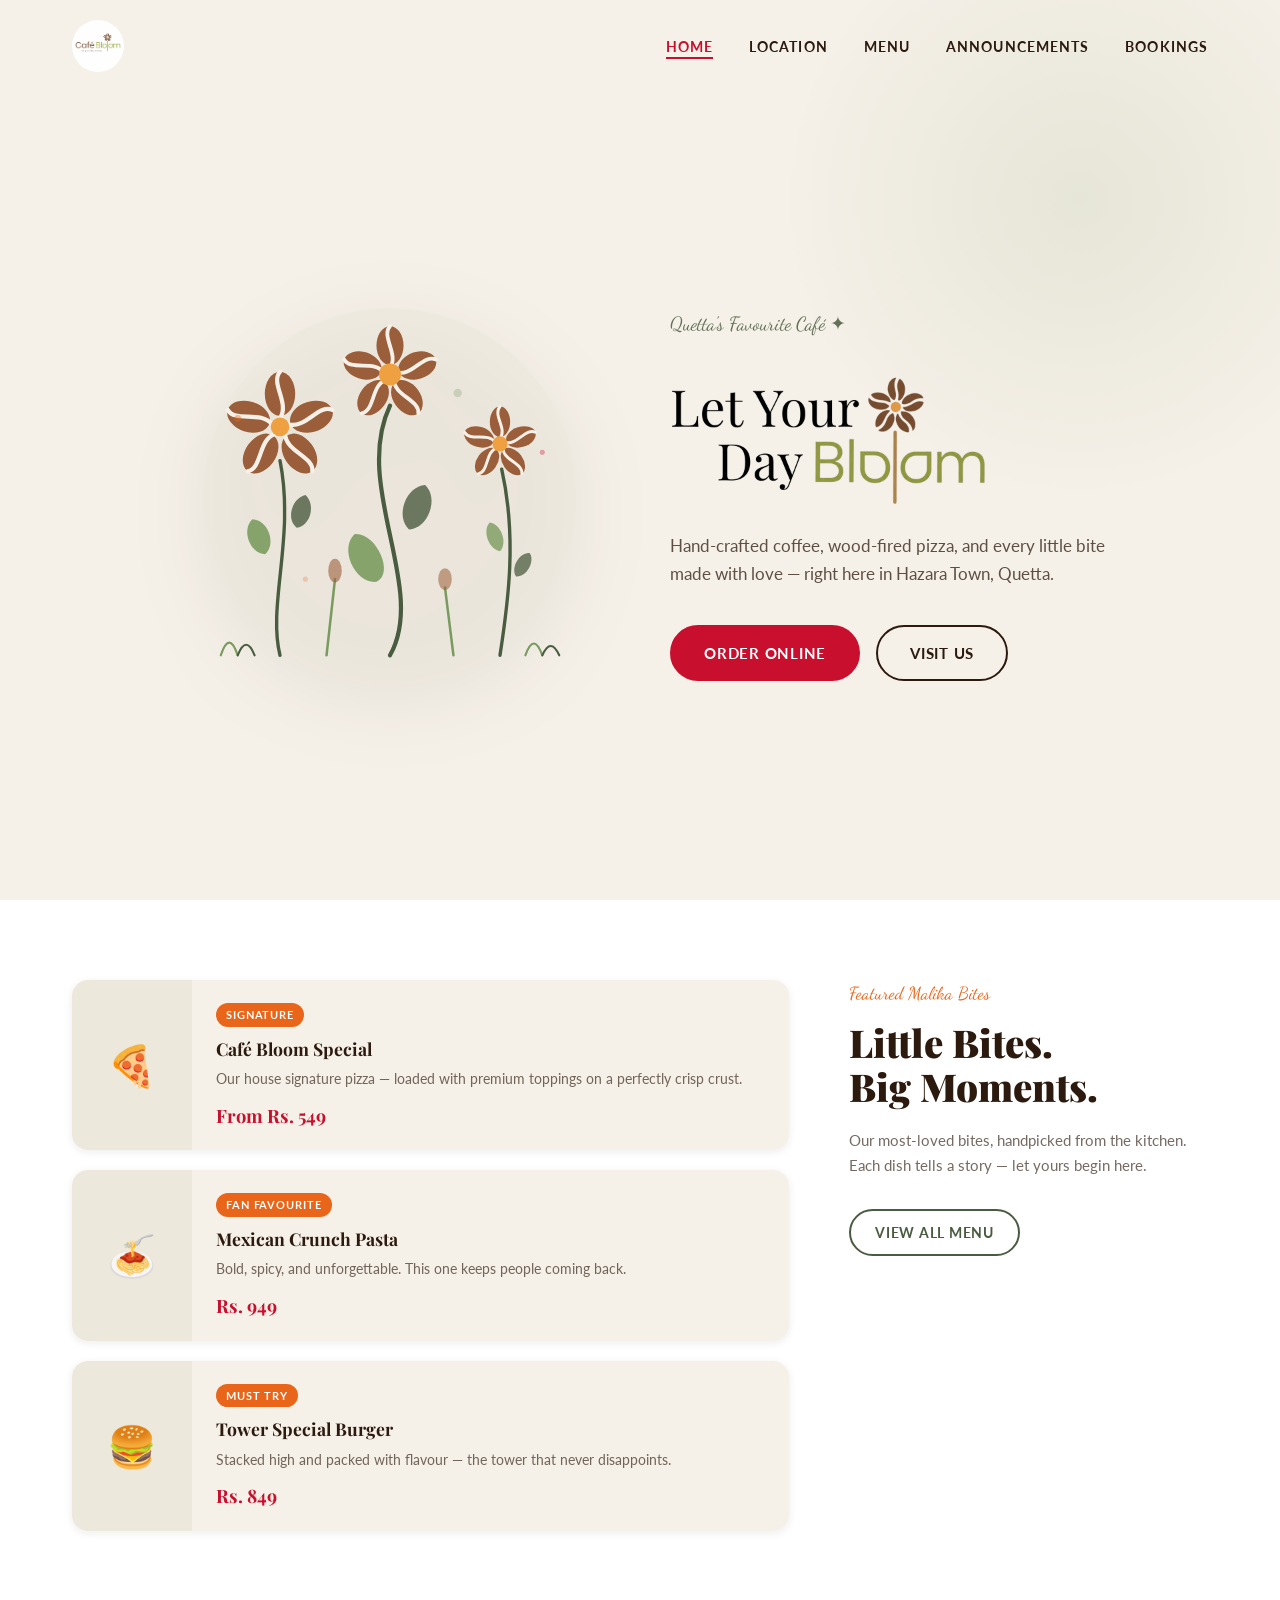
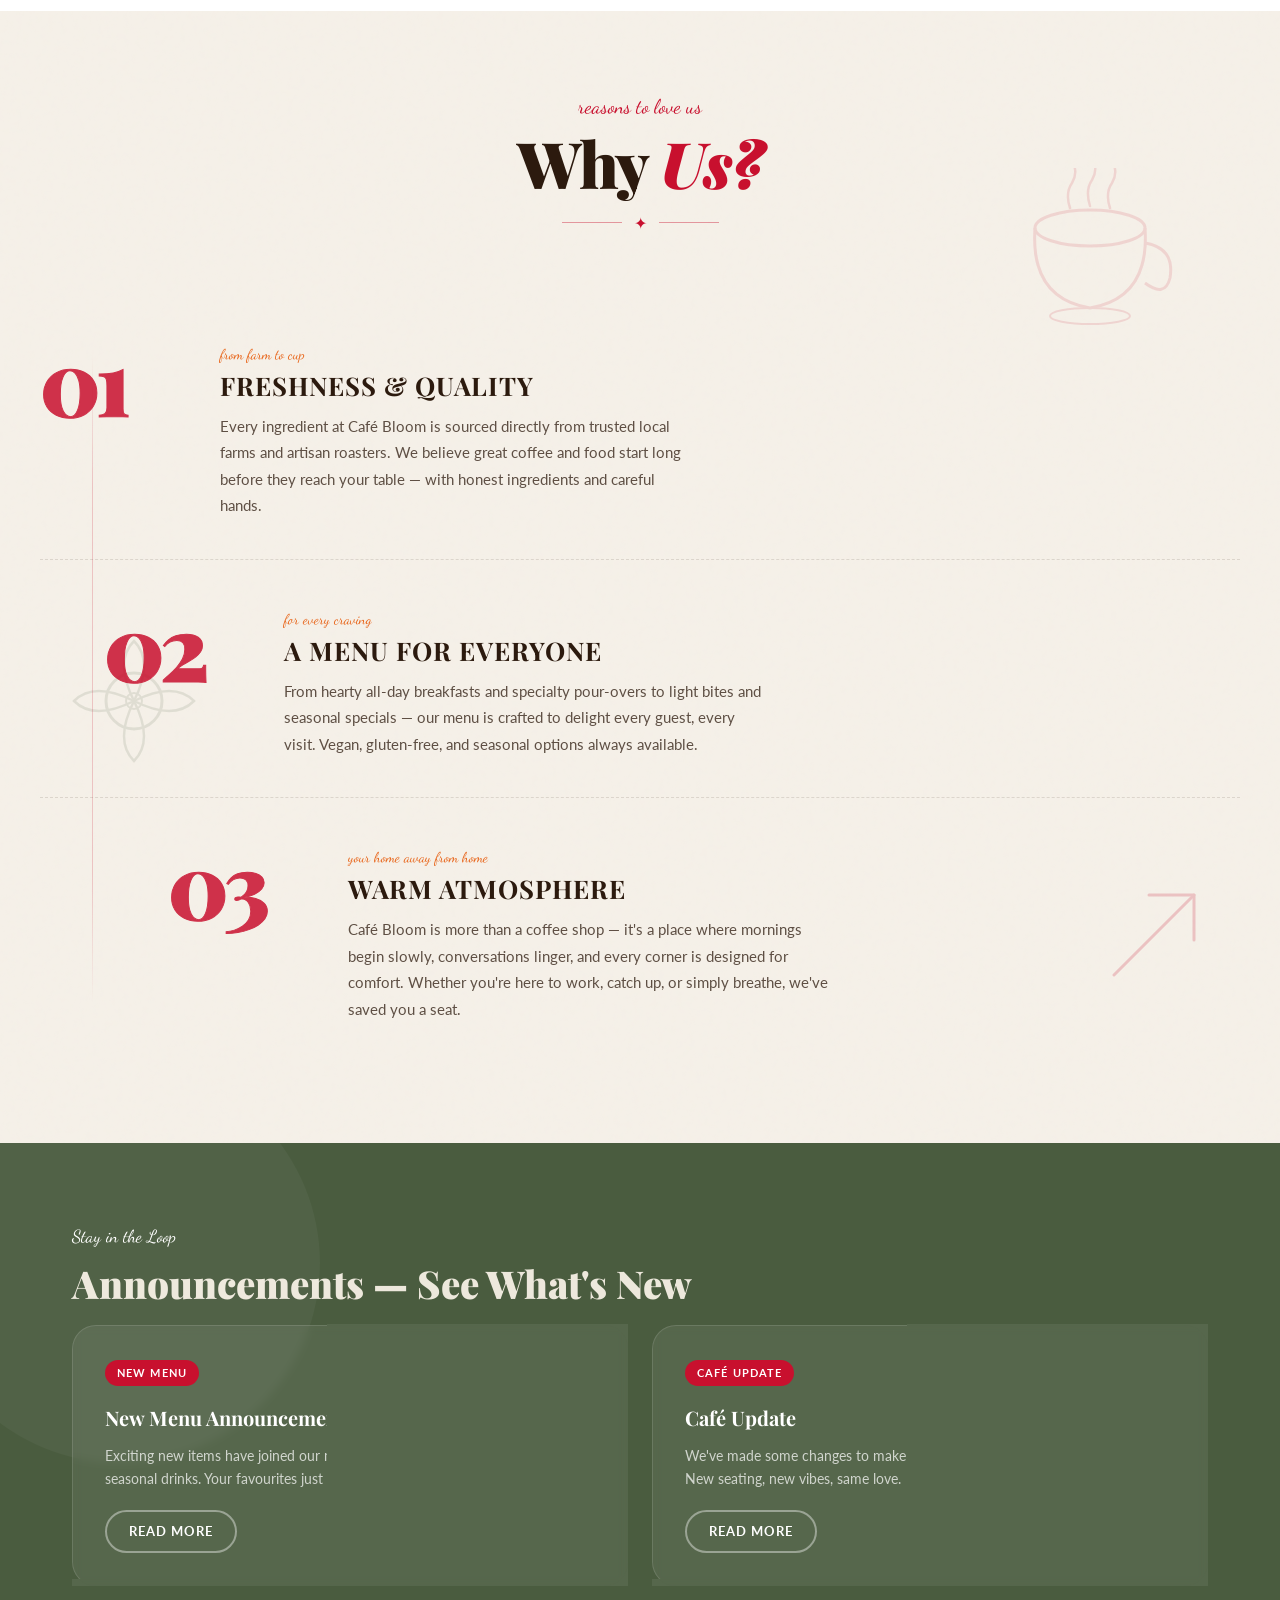
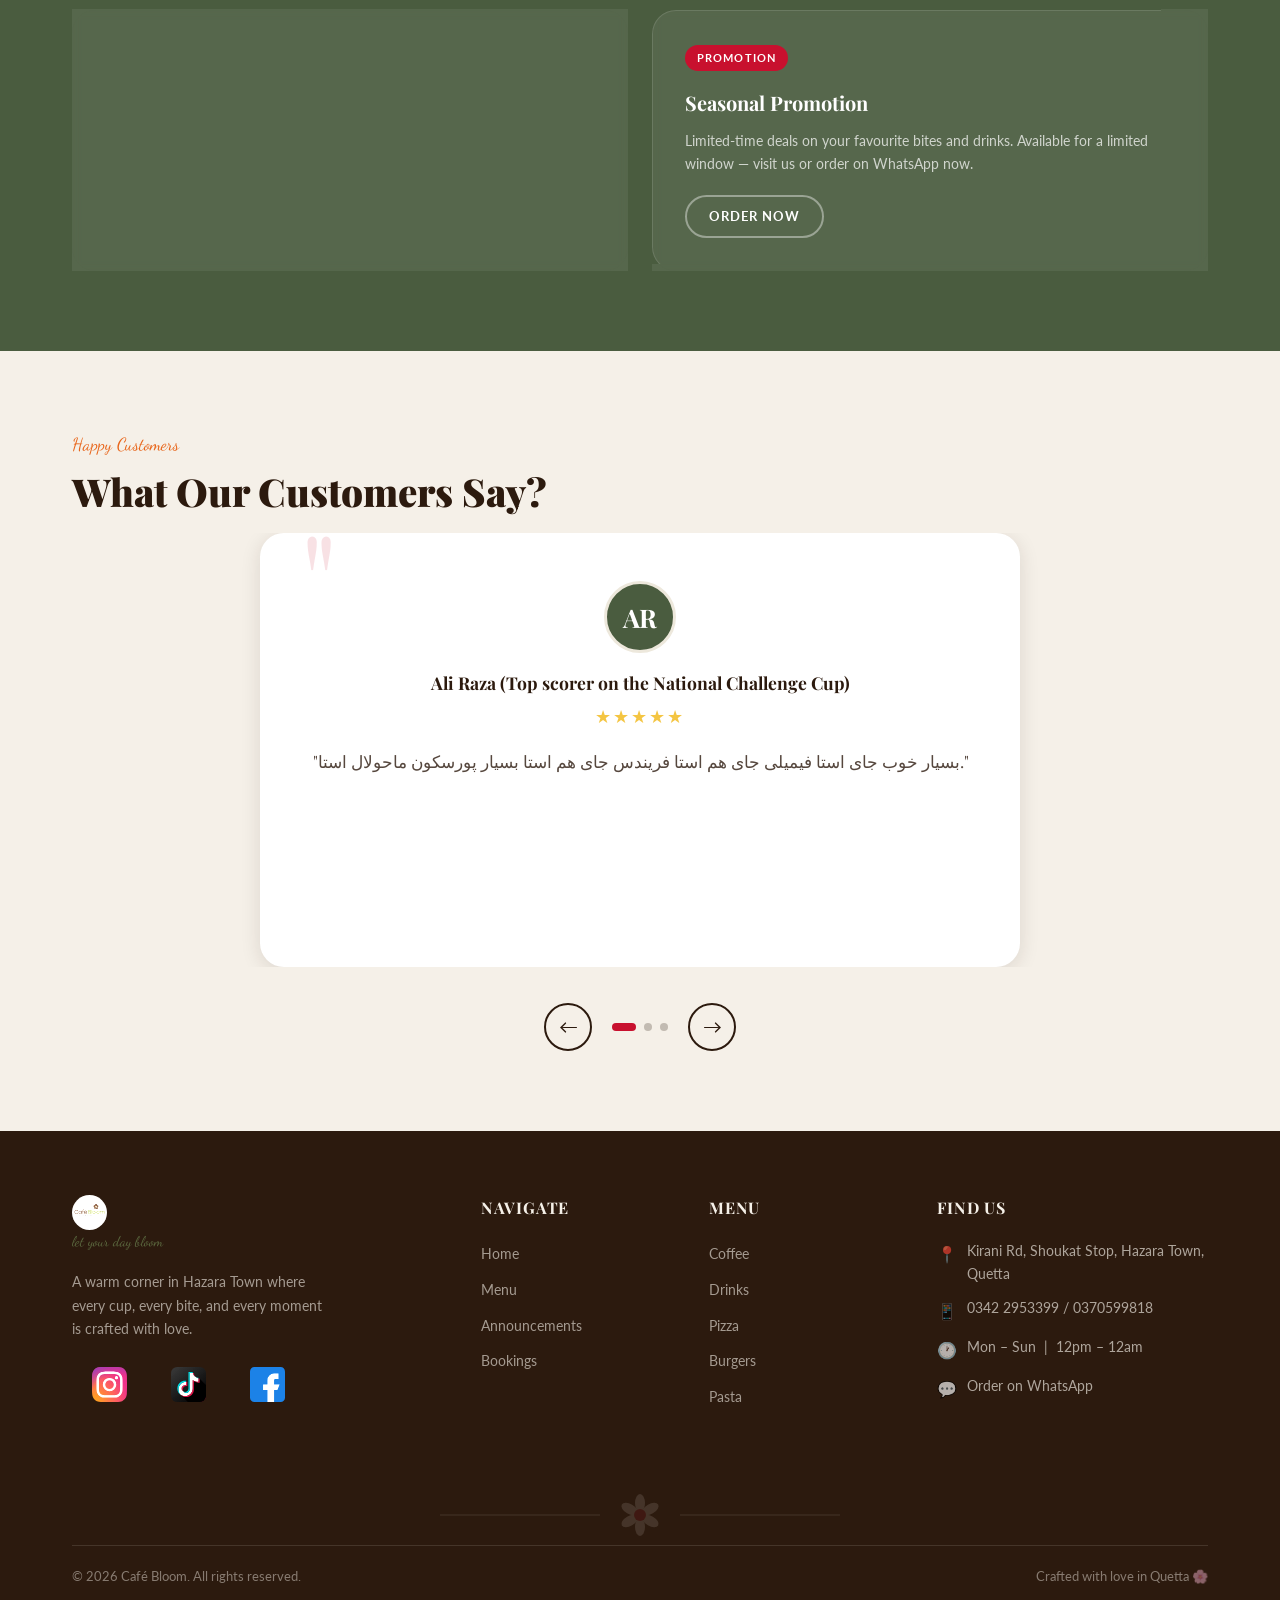
==== commit 2322aa92: "Replace the About section with Why Us section." ====
--- a/index.html
+++ b/index.html
@@ -17,7 +17,7 @@
     <div class="container">
       <div class="nav__inner">
         <a href="index.html" class="nav__logo" aria-label="Café Bloom Home">
-          <img src="assets/images/logo.jpg" alt="Café Bloom logo" width="52" height="52" />
+          <img src="assets/images/logo.jpg" alt="Café Bloom logo" width="52" height="52" class="img-logo"/>
         </a>
         <ul class="nav__links" role="list">
           <li><a href="index.html" aria-current="page">Home</a></li>
@@ -160,13 +160,6 @@
     <section class="featured" aria-labelledby="featured-title">
       <div class="container">
         <div class="featured__inner">
-          <div class="featured__left">
-            <p class="featured__eyebrow">Featured Malika Bites</p>
-            <h2 class="featured__title" id="featured-title">Little Bites.<br />Big Moments.</h2>
-            <p class="featured__subtitle">Our most-loved bites, handpicked from the kitchen. Each dish tells a story — let yours begin here.</p>
-            <a href="menu.html" class="btn-outline-green">View All Menu</a>
-          </div>
-
           <div class="featured__cards">
 
             <article class="featured-card">
@@ -200,41 +193,99 @@
             </article>
 
           </div>
+
+          <div class="featured__right">
+            <p class="featured__eyebrow">Featured Malika Bites</p>
+            <h2 class="featured__title" id="featured-title">Little Bites.<br />Big Moments.</h2>
+            <p class="featured__subtitle">Our most-loved bites, handpicked from the kitchen. Each dish tells a story — let yours begin here.</p>
+            <a href="menu.html" class="btn-outline-green">View All Menu</a>
+          </div>
         </div>
       </div>
     </section>
 
-    <!-- ===== ABOUT SECTION ===== -->
-    <section class="contact-about" aria-labelledby="about-heading">
-      <div class="contact-about__container container">
-
-        <div class="contact-about__text-block">
-          <span class="contact-about__tag">Our Story</span>
-          <h2 class="contact-about__title" id="about-heading">About Café Bloom</h2>
-          <p class="contact-about__text">
-            Café Bloom was born from a simple belief — that every day deserves a beautiful moment. Nestled in the heart of Hazara Town, Quetta, we've built a space where hand-crafted coffee, bold flavours, and warm hospitality come together.
-          </p>
-          <p class="contact-about__text">
-            Whether you're here for a quiet morning coffee, a family meal, or a special evening out — you belong here.
-          </p>
-        </div>
-
-        <div class="contact-about__video">
-          <iframe 
-            width="560" 
-            height="315" 
-            src="https://www.youtube.com/embed/3YU9RCeVrnk?si=1ukHp0S6KB311xxX" 
-            title="YouTube video player" 
-            frameborder="0" 
-            allow="accelerometer; autoplay; clipboard-write; encrypted-media; gyroscope; picture-in-picture; web-share" 
-            referrerpolicy="strict-origin-when-cross-origin" 
-            allowfullscreen>
-          </iframe>
-        </div>
+        <!-- ===== WHY US ===== -->
+    <section class="why-us" aria-labelledby="why-us-heading">
+      <div class="why-us__container">
+    
+        <!-- Decorative SVG illustrations -->
+        <div class="why-us__deco why-us__deco--cup" aria-hidden="true">
+          <svg viewBox="0 0 180 180" xmlns="http://www.w3.org/2000/svg" fill="none">
+            <!-- Coffee cup -->
+            <ellipse cx="90" cy="60" rx="55" ry="18" stroke="#C8102E" stroke-width="3"/>
+            <path d="M35 60 Q30 130 90 140 Q150 130 145 60" stroke="#C8102E" stroke-width="3"/>
+            <path d="M145 75 Q175 80 170 110 Q165 130 145 115" stroke="#C8102E" stroke-width="3"/>
+            <ellipse cx="90" cy="148" rx="40" ry="8" stroke="#C8102E" stroke-width="2"/>
+            <!-- Steam -->
+            <path d="M70 40 Q65 25 72 15 Q78 5 73 -5" stroke="#C8102E" stroke-width="2.5" stroke-linecap="round"/>
+            <path d="M90 38 Q85 22 92 12 Q98 2 93 -8" stroke="#C8102E" stroke-width="2.5" stroke-linecap="round"/>
+            <path d="M110 40 Q105 25 112 15 Q118 5 113 -5" stroke="#C8102E" stroke-width="2.5" stroke-linecap="round"/>
+          </svg>
+        </div>
+    
+        <div class="why-us__deco why-us__deco--leaf" aria-hidden="true">
+          <svg viewBox="0 0 140 140" xmlns="http://www.w3.org/2000/svg" fill="none">
+            <!-- Leaf / flower -->
+            <circle cx="70" cy="70" r="28" stroke="#4A5C3F" stroke-width="3"/>
+            <path d="M70 70 Q50 30 70 10 Q90 30 70 70" stroke="#4A5C3F" stroke-width="2.5" stroke-linecap="round"/>
+            <path d="M70 70 Q110 50 130 70 Q110 90 70 70" stroke="#4A5C3F" stroke-width="2.5" stroke-linecap="round"/>
+            <path d="M70 70 Q50 110 70 130 Q90 110 70 70" stroke="#4A5C3F" stroke-width="2.5" stroke-linecap="round"/>
+            <path d="M70 70 Q30 50 10 70 Q30 90 70 70" stroke="#4A5C3F" stroke-width="2.5" stroke-linecap="round"/>
+            <circle cx="70" cy="70" r="8" stroke="#4A5C3F" stroke-width="2"/>
+          </svg>
+        </div>
+    
+        <div class="why-us__deco why-us__deco--arrow" aria-hidden="true">
+          <svg viewBox="0 0 100 100" xmlns="http://www.w3.org/2000/svg" fill="none">
+            <line x1="10" y1="90" x2="90" y2="10" class="arrow-deco"/>
+            <polyline points="45,10 90,10 90,55" class="arrow-deco"/>
+          </svg>
+        </div>
+    
+        <!-- Header -->
+        <header class="why-us__header">
+          <span class="why-us__tagline">reasons to love us</span>
+          <h2 class="why-us__title" id="why-us-heading">Why <span>Us?</span></h2>
+          <div class="why-us__divider" aria-hidden="true">
+            <span class="why-us__divider-icon">✦</span>
+          </div>
+        </header>
+    
+        <!-- Items -->
+        <ol class="why-us__items" aria-label="Reasons to choose Café Bloom">
+    
+          <li class="why-us__item" role="listitem">
+            <div class="why-us__number" aria-hidden="true">01</div>
+            <div class="why-us__content">
+              <span class="why-us__item-tag">from farm to cup</span>
+              <h3 class="why-us__item-title">Freshness &amp; Quality</h3>
+              <p class="why-us__item-text">Every ingredient at Café Bloom is sourced directly from trusted local farms and artisan roasters. We believe great coffee and food start long before they reach your table — with honest ingredients and careful hands.</p>
+            </div>
+          </li>
+    
+          <li class="why-us__item" role="listitem">
+            <div class="why-us__number" aria-hidden="true">02</div>
+            <div class="why-us__content">
+              <span class="why-us__item-tag">for every craving</span>
+              <h3 class="why-us__item-title">A Menu for Everyone</h3>
+              <p class="why-us__item-text">From hearty all-day breakfasts and specialty pour-overs to light bites and seasonal specials — our menu is crafted to delight every guest, every visit. Vegan, gluten-free, and seasonal options always available.</p>
+            </div>
+          </li>
+    
+          <li class="why-us__item" role="listitem">
+            <div class="why-us__number" aria-hidden="true">03</div>
+            <div class="why-us__content">
+              <span class="why-us__item-tag">your home away from home</span>
+              <h3 class="why-us__item-title">Warm Atmosphere</h3>
+              <p class="why-us__item-text">Café Bloom is more than a coffee shop — it's a place where mornings begin slowly, conversations linger, and every corner is designed for comfort. Whether you're here to work, catch up, or simply breathe, we've saved you a seat.</p>
+            </div>
+          </li>
+    
+        </ol>
       </div>
     </section>
-
-    <div class="contact-about__visual" aria-hidden="true">
+    
+    <!-- <div class="contact-about__visual" aria-hidden="true">
         <img
           src="assets/images/logo.jpg"
           alt=""
@@ -256,7 +307,7 @@
             <p class="contact-about__stat-label">Love</p>
           </div>
         </div>
-      </div>
+      </div> -->
 
     <!-- ===== ANNOUNCEMENTS ===== -->
     <section class="announcements" aria-labelledby="announcements-title">
@@ -365,11 +416,17 @@
       <div class="footer__inner">
 
         <div class="footer__brand">
-          <img src="assets/images/logo.jpg" alt="Café Bloom logo" width="52" height="52" loading="lazy" />
+          <img src="assets/images/logo.jpg" alt="Café Bloom logo" width="52" height="52" loading="lazy" class="img-logo"/>
           <p class="footer__tagline">let your day bloom</p>
           <p>A warm corner in Hazara Town where every cup, every bite, and every moment is crafted with love.</p>
-          <a href="https://www.instagram.com/cafebloom7" class="footer__instagram" target="_blank" rel="noopener">
-            &#9670; @cafebloom7
+          <a href="https://www.instagram.com/cafebloom7" class="footer__social-link" target="_blank" rel="noopener">
+            <img src="./assets/images/instagram.svg" alt="Instagram">
+          </a>
+          <a href="https://www.tiktok.com/@caf.bloom?_r=1&_t=ZS-93JPcuxWNKZ" class="footer__social-link" target="_blank" rel="noopener">
+            <img src="./assets/images/tiktok.svg" alt="TikTok">
+          </a>
+          <a href="https://www.facebook.com/share/18GyBNtfqT/" class="footer__social-link" target="_blank" rel="noopener">
+            <img src="./assets/images/facebook.svg" alt="Facebook">
           </a>
         </div>
 
--- a/assets/css/style.css
+++ b/assets/css/style.css
@@ -77,6 +77,13 @@
   width: 25vw;
 }
 
+.img-logo {
+  height: 52px;
+  width: auto;
+  object-fit: cover;
+  border-radius: 50%;
+}
+
 /* ===== CONTAINER ===== */
 .container {
   max-width: var(--spacing-container);
@@ -205,13 +212,6 @@
   display: flex;
   align-items: center;
   gap: 10px;
-}
-
-.nav__logo img {
-  height: 52px;
-  width: auto;
-  border-radius: 50%;
-  object-fit: cover;
 }
 
 .nav__links {
@@ -406,12 +406,12 @@
 
 .featured__inner {
   display: grid;
-  grid-template-columns: 1fr 2fr;
+  grid-template-columns: 2fr 1fr;
   gap: 60px;
   align-items: start;
 }
 
-.featured__left {
+.featured__right {
   position: sticky;
   top: 100px;
 }
@@ -798,11 +798,9 @@
 }
 
 .footer__brand img {
-  height: 52px;
+  height: 35px;
   width: auto;
-  border-radius: 50%;
   object-fit: cover;
-  margin-bottom: 16px;
   filter: brightness(1.1);
 }
 
@@ -862,23 +860,19 @@
   margin-top: 1px;
 }
 
-.footer__instagram {
+.footer__social-link {
   display: inline-flex;
   align-items: center;
+  justify-content: center;
   gap: 8px;
-  background: linear-gradient(135deg, #E8651A, #C8102E);
-  color: white;
-  font-weight: 700;
-  font-size: 0.85rem;
   padding: 10px 20px;
-  border-radius: var(--radius-pill);
+  border-radius: var(--radius-lg);
   margin-top: 16px;
   transition: var(--transition);
 }
 
-.footer__instagram:hover {
+.footer__social-link:hover {
   transform: translateY(-2px);
-  box-shadow: 0 4px 16px rgba(200, 16, 46, 0.4);
 }
 
 .footer__floral {
@@ -1526,105 +1520,258 @@
   margin-top: 8px;
 }
 
-/* ===== ABOUT BLOCK ===== */
-.contact-about {
-  padding: var(--spacing-section) 0;
-  background: var(--color-primary);
-  height: 100vh;
-  display: grid;
-  place-items: center;
-}
-
-.contact-about__container {
-  display: grid;
-  grid-template-columns: 1fr 1fr;
-  gap: 64px;
-  align-items: center;
-}
-
-.contact-about__tag {
-  font-family: var(--font-accent);
-  font-size: 1.1rem;
-  color: var(--color-white);
-  display: block;
-  margin-bottom: 10px;
-}
-
-.contact-about__title {
-  font-family: var(--font-display);
-  font-size: clamp(1.8rem, 3vw, 2.6rem);
-  font-weight: 900;
-  color: var(--color-cream-dark);
-  line-height: 1.15;
-  margin-bottom: 20px;
-}
-
-.contact-about__text {
-  font-size: 0.97rem;
-  color: var(--color-cream);
-  opacity: 0.72;
-  line-height: 1.8;
-  margin-bottom: 14px;
-}
-
-.contact-about__visual {
-  min-height: 300px;
-  width: 100%;
-  display: flex;
-  flex-direction: column;
-  align-items: center;
-  justify-content: center;
-  gap: 20px;
+/* ===== WHY US ===== */
+.why-us {
+  background-color: var(--color-cream);
+  padding: var(--spacing-section) 1.5rem;
   position: relative;
   overflow: hidden;
 }
 
-.contact-about__visual-logo {
+/* Subtle background texture grain */
+.why-us::before {
+  content: '';
+  position: absolute;
+  inset: 0;
+  background-image: url("data:image/svg+xml,%3Csvg viewBox='0 0 200 200' xmlns='http://www.w3.org/2000/svg'%3E%3Cfilter id='n'%3E%3CfeTurbulence type='fractalNoise' baseFrequency='0.9' numOctaves='4' stitchTiles='stitch'/%3E%3C/filter%3E%3Crect width='100%25' height='100%25' filter='url(%23n)' opacity='0.03'/%3E%3C/svg%3E");
+  pointer-events: none;
+  opacity: 0.4;
+}
+
+.why-us__container {
+  max-width: var(--spacing-container);
+  margin: 0 auto;
+  position: relative;
+}
+
+/* ---- Section Header ---- */
+.why-us__header {
+  text-align: center;
+  margin-bottom: 64px;
+}
+
+.why-us__tagline {
+  font-family: var(--font-accent);
+  font-size: 1.25rem;
+  color: var(--color-primary);
+  display: block;
+  margin-bottom: 8px;
+  opacity: 0;
+  animation: fadeUp 0.6s ease forwards 0.1s;
+}
+
+.why-us__title {
+  font-family: var(--font-display);
+  font-size: clamp(2.5rem, 5vw, 4rem);
+  font-weight: 900;
+  color: var(--color-brown);
+  letter-spacing: -0.02em;
+  line-height: 1;
+  opacity: 0;
+  animation: fadeUp 0.6s ease forwards 0.2s;
+}
+
+.why-us__title span {
+  color: var(--color-primary);
+  font-style: italic;
+}
+
+/* ---- Decorative divider ---- */
+.why-us__divider {
+  display: flex;
+  align-items: center;
+  justify-content: center;
+  gap: 12px;
+  margin-top: 20px;
+  opacity: 0;
+  animation: fadeUp 0.6s ease forwards 0.35s;
+}
+
+.why-us__divider::before,
+.why-us__divider::after {
+  content: '';
+  width: 60px;
+  height: 1px;
+  background: var(--color-primary);
+  opacity: 0.4;
+}
+
+.why-us__divider-icon {
+  color: var(--color-primary);
+  font-size: 1rem;
+  line-height: 1;
+}
+
+/* ---- Items layout ---- */
+.why-us__items {
+  display: flex;
+  flex-direction: column;
+  gap: 0;
+  position: relative;
+}
+
+/* Vertical connector line */
+.why-us__items::before {
+  content: '';
+  position: absolute;
+  left: 52px;
+  top: 60px;
+  bottom: 60px;
+  width: 1px;
+  background: linear-gradient(to bottom, transparent, var(--color-primary) 20%, var(--color-primary) 80%, transparent);
+  opacity: 0.2;
+}
+
+/* ---- Single Item ---- */
+.why-us__item {
+  display: grid;
+  grid-template-columns: 120px 1fr;
+  gap: 32px;
+  align-items: start;
+  padding: 40px 0;
+  position: relative;
+  opacity: 0;
+  transform: translateX(-20px);
+  transition: opacity 0.5s ease, transform 0.5s ease;
+}
+
+.why-us__item.is-visible {
+  opacity: 1;
+  transform: translateX(0);
+}
+
+/* Alternate items shift right */
+.why-us__item:nth-child(2) {
+  padding-left: clamp(0px, 5vw, 80px);
+}
+.why-us__item:nth-child(3) {
+  padding-left: clamp(0px, 10vw, 160px);
+}
+
+/* Separator between items */
+.why-us__item + .why-us__item {
+  border-top: 1px dashed rgba(44, 26, 14, 0.12);
+}
+
+/* ---- Number ---- */
+.why-us__number {
+  font-family: var(--font-display);
+  font-size: clamp(4rem, 7vw, 6.5rem);
+  font-weight: 900;
+  color: var(--color-primary);
+  line-height: 1;
+  opacity: 0.85;
+  position: relative;
+  flex-shrink: 0;
+  letter-spacing: -0.04em;
+  /* Subtle stroke effect */
+  -webkit-text-stroke: 1px var(--color-primary);
+}
+
+/* ---- Content ---- */
+.why-us__content {
+  padding-top: 8px;
+}
+
+.why-us__item-tag {
+  font-family: var(--font-accent);
+  font-size: 0.9rem;
+  color: var(--color-orange);
+  display: block;
+  margin-bottom: 4px;
+}
+
+.why-us__item-title {
+  font-family: var(--font-display);
+  font-size: clamp(1.2rem, 2.5vw, 1.6rem);
+  font-weight: 700;
+  color: var(--color-brown);
+  letter-spacing: 0.04em;
+  text-transform: uppercase;
+  margin-bottom: 12px;
+  line-height: 1.2;
+}
+
+.why-us__item-text {
+  font-family: var(--font-body);
+  font-size: 0.95rem;
+  line-height: 1.75;
+  color: var(--color-brown);
+  opacity: 0.75;
+  max-width: 480px;
+}
+
+/* ---- Decorative illustrations (CSS-drawn café icons) ---- */
+.why-us__deco {
+  position: absolute;
+  pointer-events: none;
+  opacity: 0.12;
+}
+
+.why-us__deco--cup {
+  right: 5%;
+  top: 8%;
+  width: 180px;
+  height: 180px;
+}
+
+.why-us__deco--leaf {
+  left: 2%;
+  bottom: 30%;
+  width: 140px;
+  height: 140px;
+}
+
+.why-us__deco--arrow {
+  right: 3%;
+  bottom: 8%;
   width: 100px;
   height: 100px;
-  border-radius: 50%;
-  object-fit: cover;
-  border: 4px solid rgba(0,0,0,0.8);
-  position: relative;
-  z-index: 1;
-}
-
-.contact-about__visual-tagline {
-  font-size: 1.5rem;
-  color: rgba(0,0,0,0.5);
-  position: relative;
-  z-index: 1;
-}
-
-.contact-about__stats {
-  display: flex;
-  gap: 32px;
-  position: relative;
-  z-index: 1;
-  margin-top: 8px;
-}
-
-.contact-about__stat {
-  text-align: center;
-}
-
-.contact-about__stat-num {
-  font-family: var(--font-display);
-  color: rgba(0,0 0,0.6);
-  font-size: 2rem;
-  font-weight: 900;
-  line-height: 1;
-}
-
-.contact-about__stat-label {
-  font-size: 0.75rem;
-  letter-spacing: 0.06em;
-  text-transform: uppercase;
-  margin-top: 4px;
-}
-
-.contact-about__video{
-  grid-row: 1 / 2;
+  opacity: 0.2;
+}
+
+/* ---- Arrow deco ---- */
+.arrow-deco {
+  stroke: var(--color-primary);
+  fill: none;
+  stroke-width: 3;
+  stroke-linecap: round;
+  stroke-linejoin: round;
+}
+
+/* ---- Animations ---- */
+@keyframes fadeUp {
+  from { opacity: 0; transform: translateY(16px); }
+  to   { opacity: 1; transform: translateY(0); }
+}
+
+/* ===== RESPONSIVE ===== */
+@media (max-width: 600px) {
+  .why-us__item {
+    grid-template-columns: 80px 1fr;
+    gap: 16px;
+  }
+
+  .why-us__item:nth-child(2),
+  .why-us__item:nth-child(3) {
+    padding-left: 0;
+  }
+
+  .why-us__items::before {
+    left: 36px;
+  }
+
+  .why-us__deco--cup,
+  .why-us__deco--leaf {
+    display: none;
+  }
+}
+
+@media (min-width: 900px) {
+  .why-us__item {
+    grid-template-columns: 140px 1fr;
+    gap: 40px;
+  }
 }
 
 /* ===== LOCATION SECTION ===== */
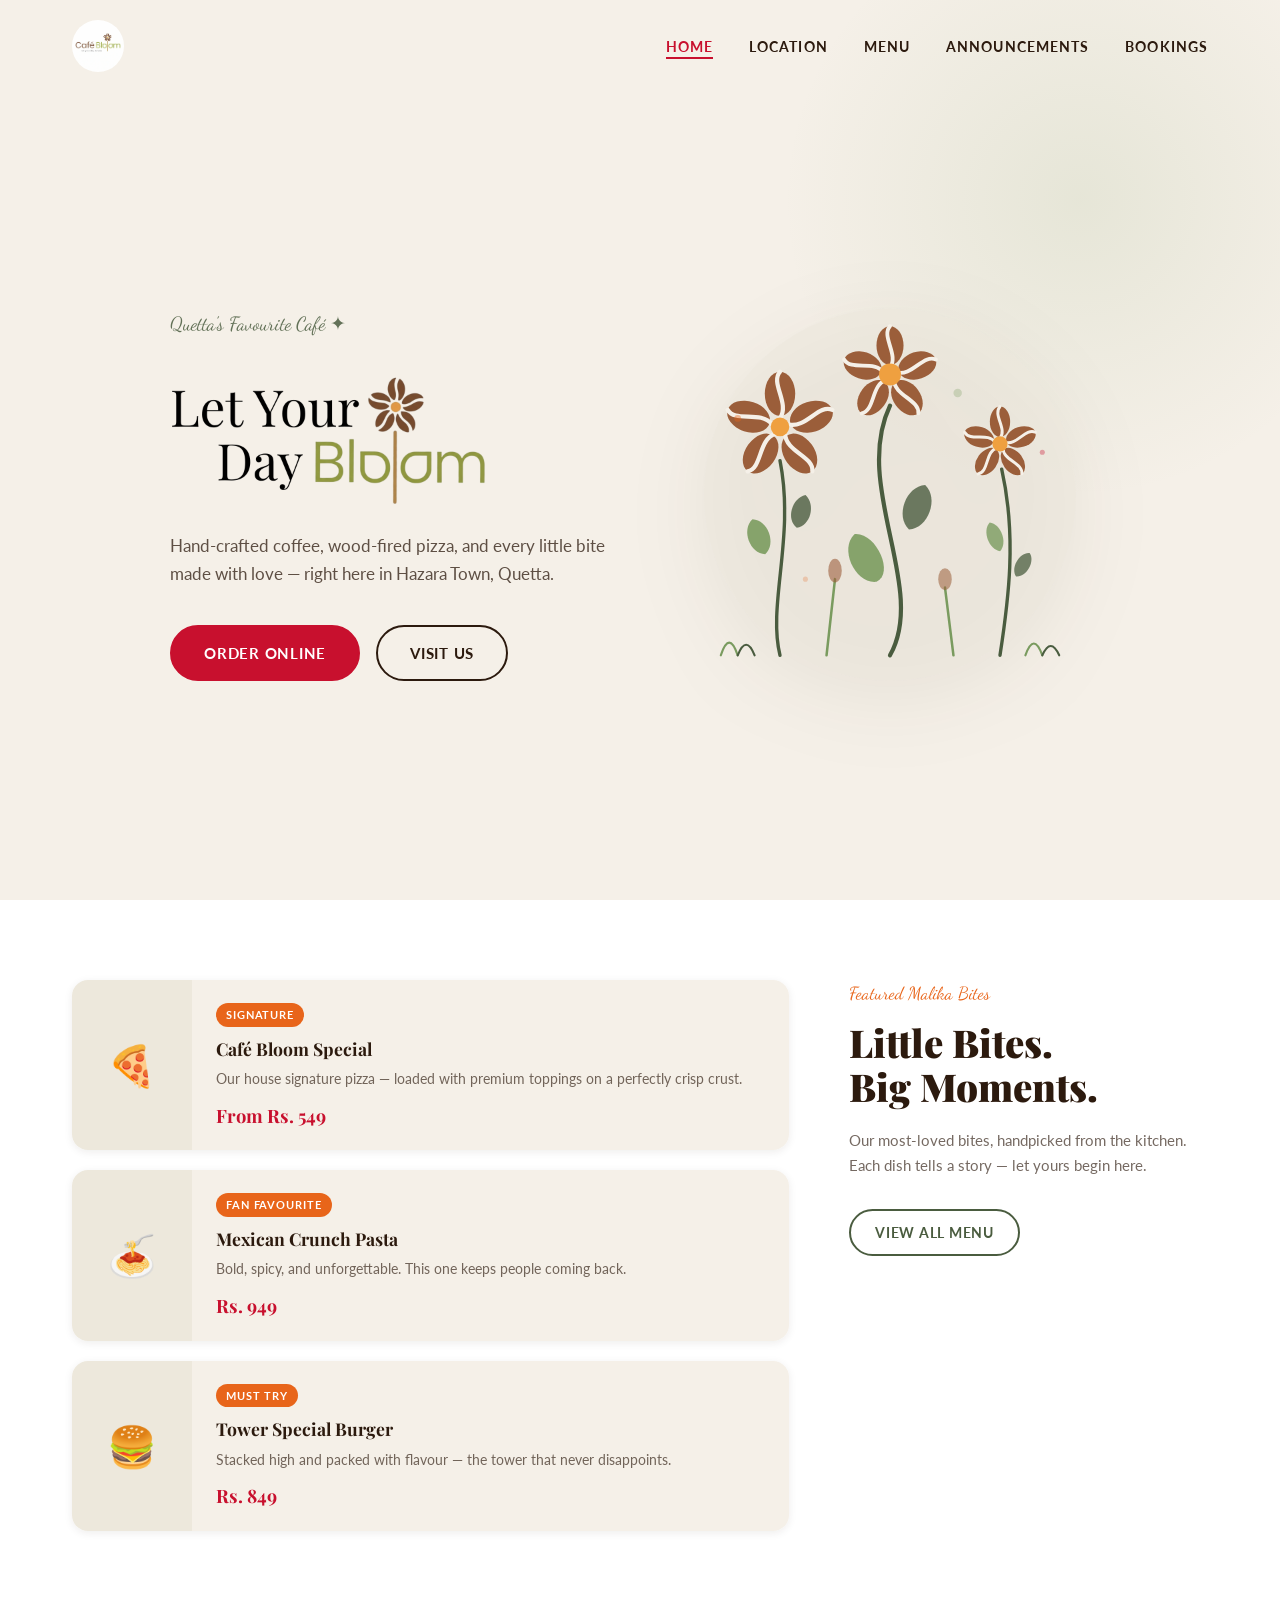
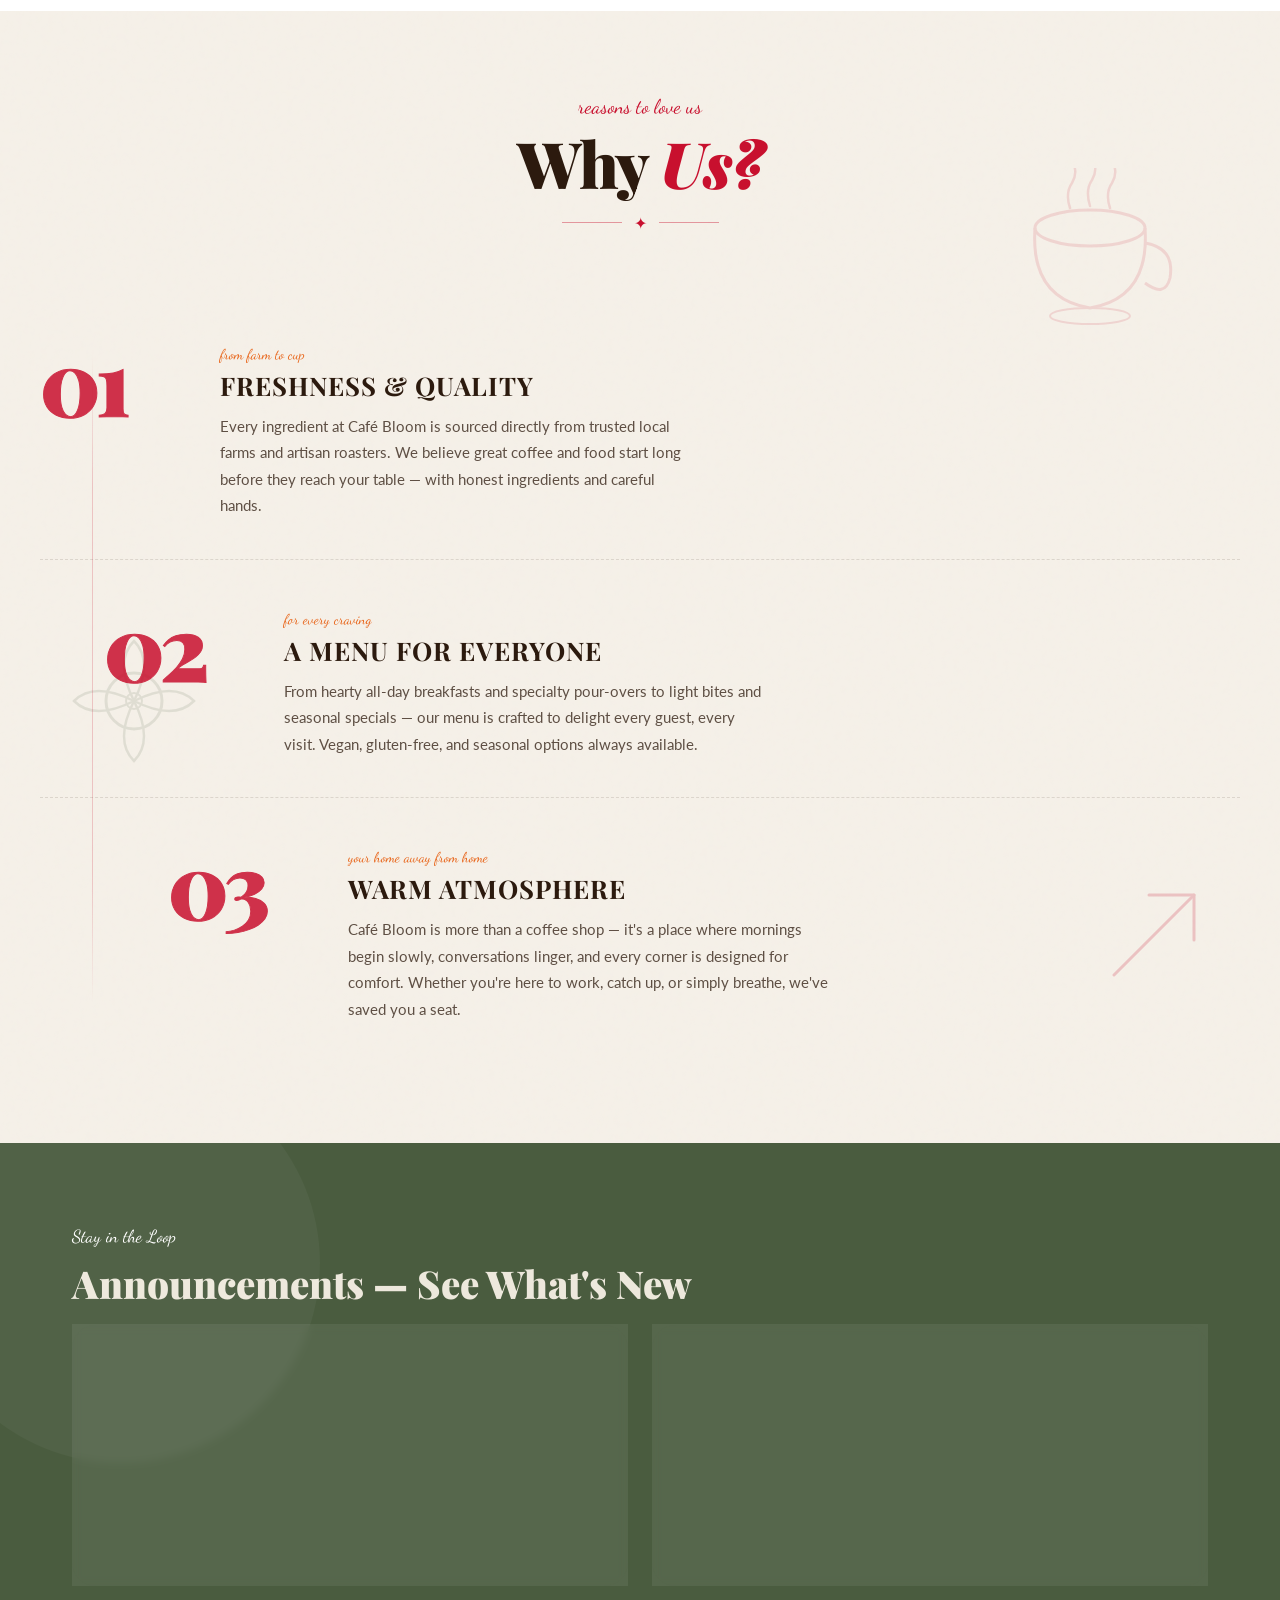
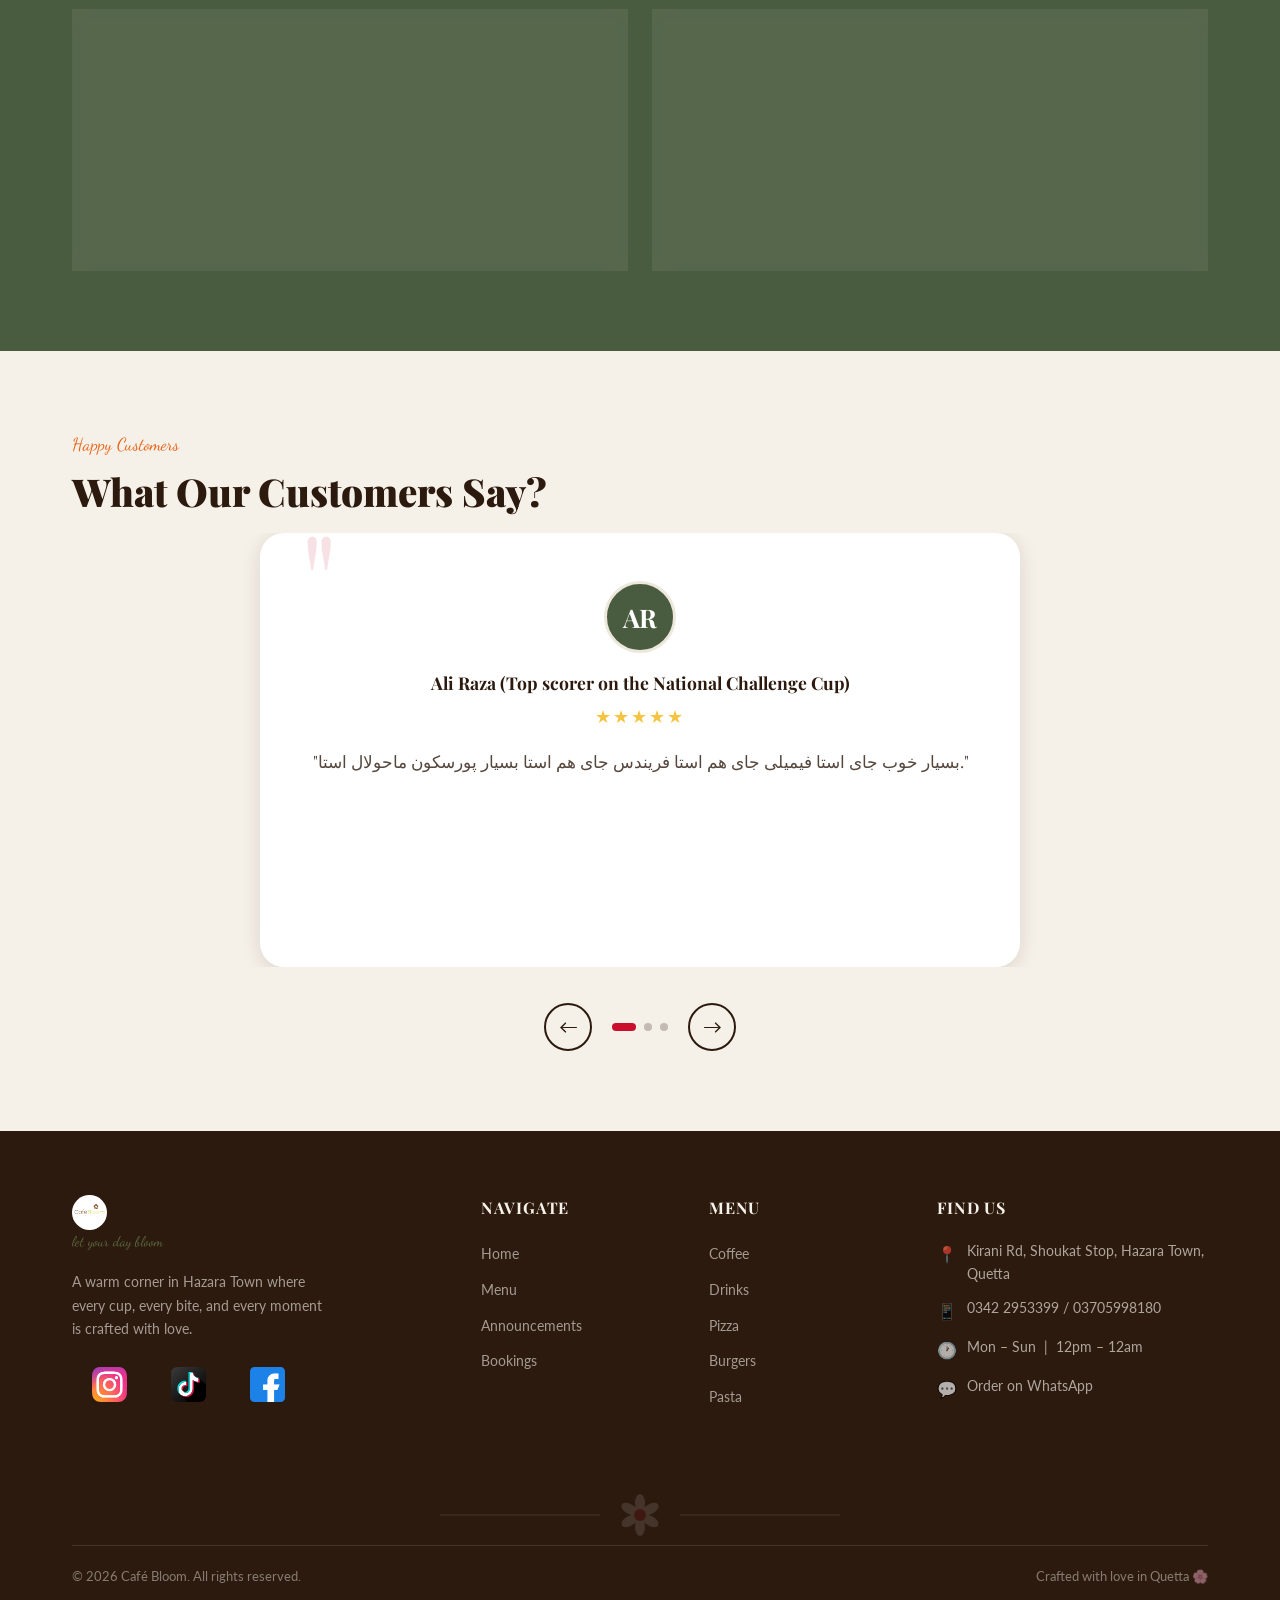
==== commit 3fa0df92: "Swap bloom logo with flower svg on hero section." ====
--- a/index.html
+++ b/index.html
@@ -51,6 +51,24 @@
     <section class="hero" aria-label="Hero">
       <div class="container">
         <div class="hero__inner">
+          <div class="hero__content">
+            <p class="hero__label">Quetta's Favourite Café ✦</p>
+            <div class="hero__title">
+              <img src="./assets/images/hero-text.png" alt="Let Your Day Bloom" class="img-bloom">
+            </div>
+            <p class="hero__subtitle">
+              Hand-crafted coffee, wood-fired pizza, and every little bite made with love — right here in Hazara Town, Quetta.
+            </p>
+            <div class="hero__ctas">
+              <a href="https://wa.me/923422953399" class="btn-primary" target="_blank" rel="noopener">
+                Order Online
+              </a>
+              <a href="contact.html#location" class="btn-secondary">
+                Visit Us
+              </a>
+            </div>
+          </div>
+
           <div class="hero__illustration" aria-hidden="true">
             <svg viewBox="0 0 520 500" xmlns="http://www.w3.org/2000/svg" fill="none">
               <circle cx="260" cy="250" r="220" fill="#EDE8DC" opacity="0.6"/>
@@ -127,30 +145,6 @@
               <circle cx="340" cy="130" r="5" fill="#7A9B5F" opacity="0.3"/>
               <circle cx="160" cy="350" r="3" fill="#E8651A" opacity="0.25"/>
             </svg>
-
-              <circle cx="80" cy="160" r="4" fill="#E8651A" opacity="0.4"/>
-              <circle cx="440" cy="200" r="3" fill="#C8102E" opacity="0.35"/>
-              <circle cx="340" cy="130" r="5" fill="#7A9B5F" opacity="0.3"/>
-              <circle cx="160" cy="350" r="3" fill="#E8651A" opacity="0.25"/>
-            </svg>
-          </div>  
-          
-          <div class="hero__content">
-            <p class="hero__label">Quetta's Favourite Café ✦</p>
-            <div class="hero__title">
-              <img src="./assets/images/hero-text.png" alt="Let Your Day Bloom" class="img-bloom">
-            </div>
-            <p class="hero__subtitle">
-              Hand-crafted coffee, wood-fired pizza, and every little bite made with love — right here in Hazara Town, Quetta.
-            </p>
-            <div class="hero__ctas">
-              <a href="https://wa.me/923422953399" class="btn-primary" target="_blank" rel="noopener">
-                Order Online
-              </a>
-              <a href="contact.html#location" class="btn-secondary">
-                Visit Us
-              </a>
-            </div>
           </div>
         </div>
       </div>
@@ -459,7 +453,7 @@
           </div>
           <div class="footer__contact-item">
             <span class="footer__contact-icon">📱</span>
-            <span>0342 2953399 / 0370599818</span>
+            <span>0342 2953399 / 03705998180</span>
           </div>
           <div class="footer__contact-item">
             <span class="footer__contact-icon">🕐</span>
@@ -502,4 +496,4 @@
 
   <script src="assets/js/main.js" defer></script>
 </body>
-</html>
+</html>
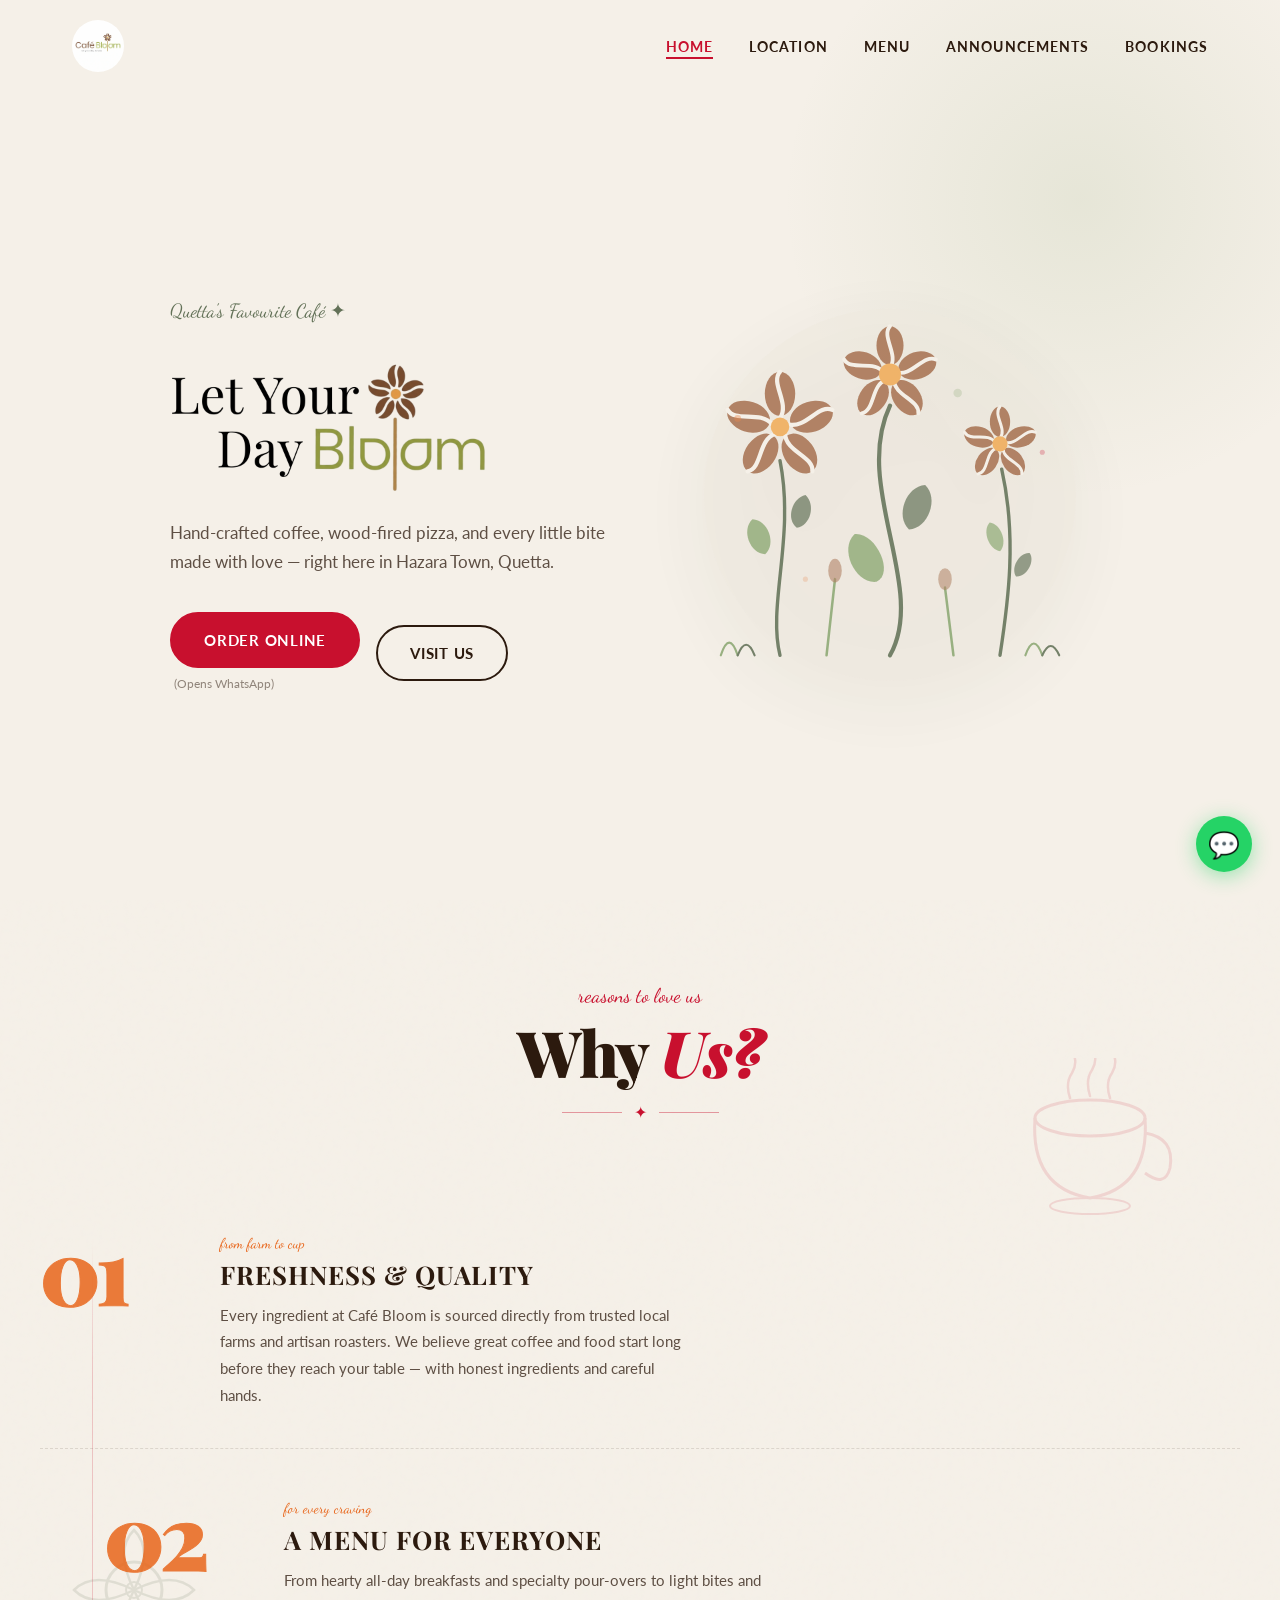
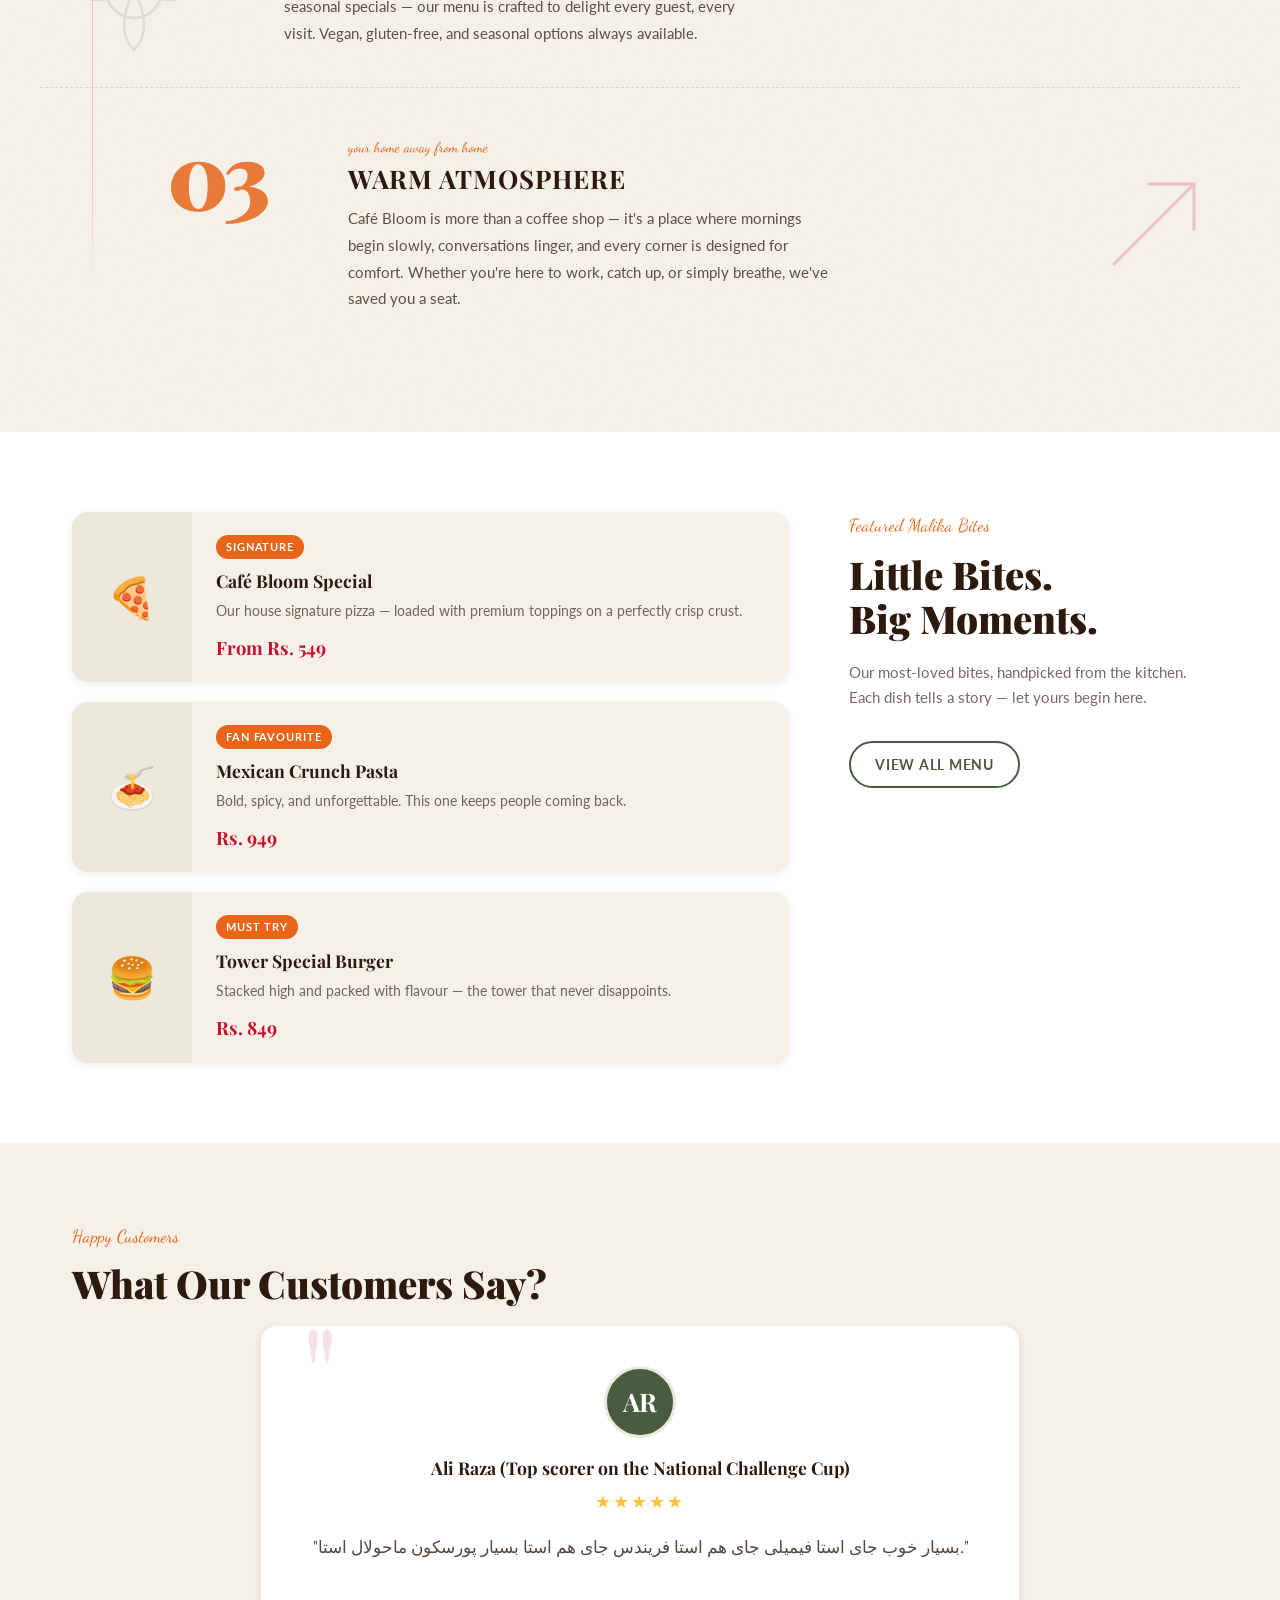
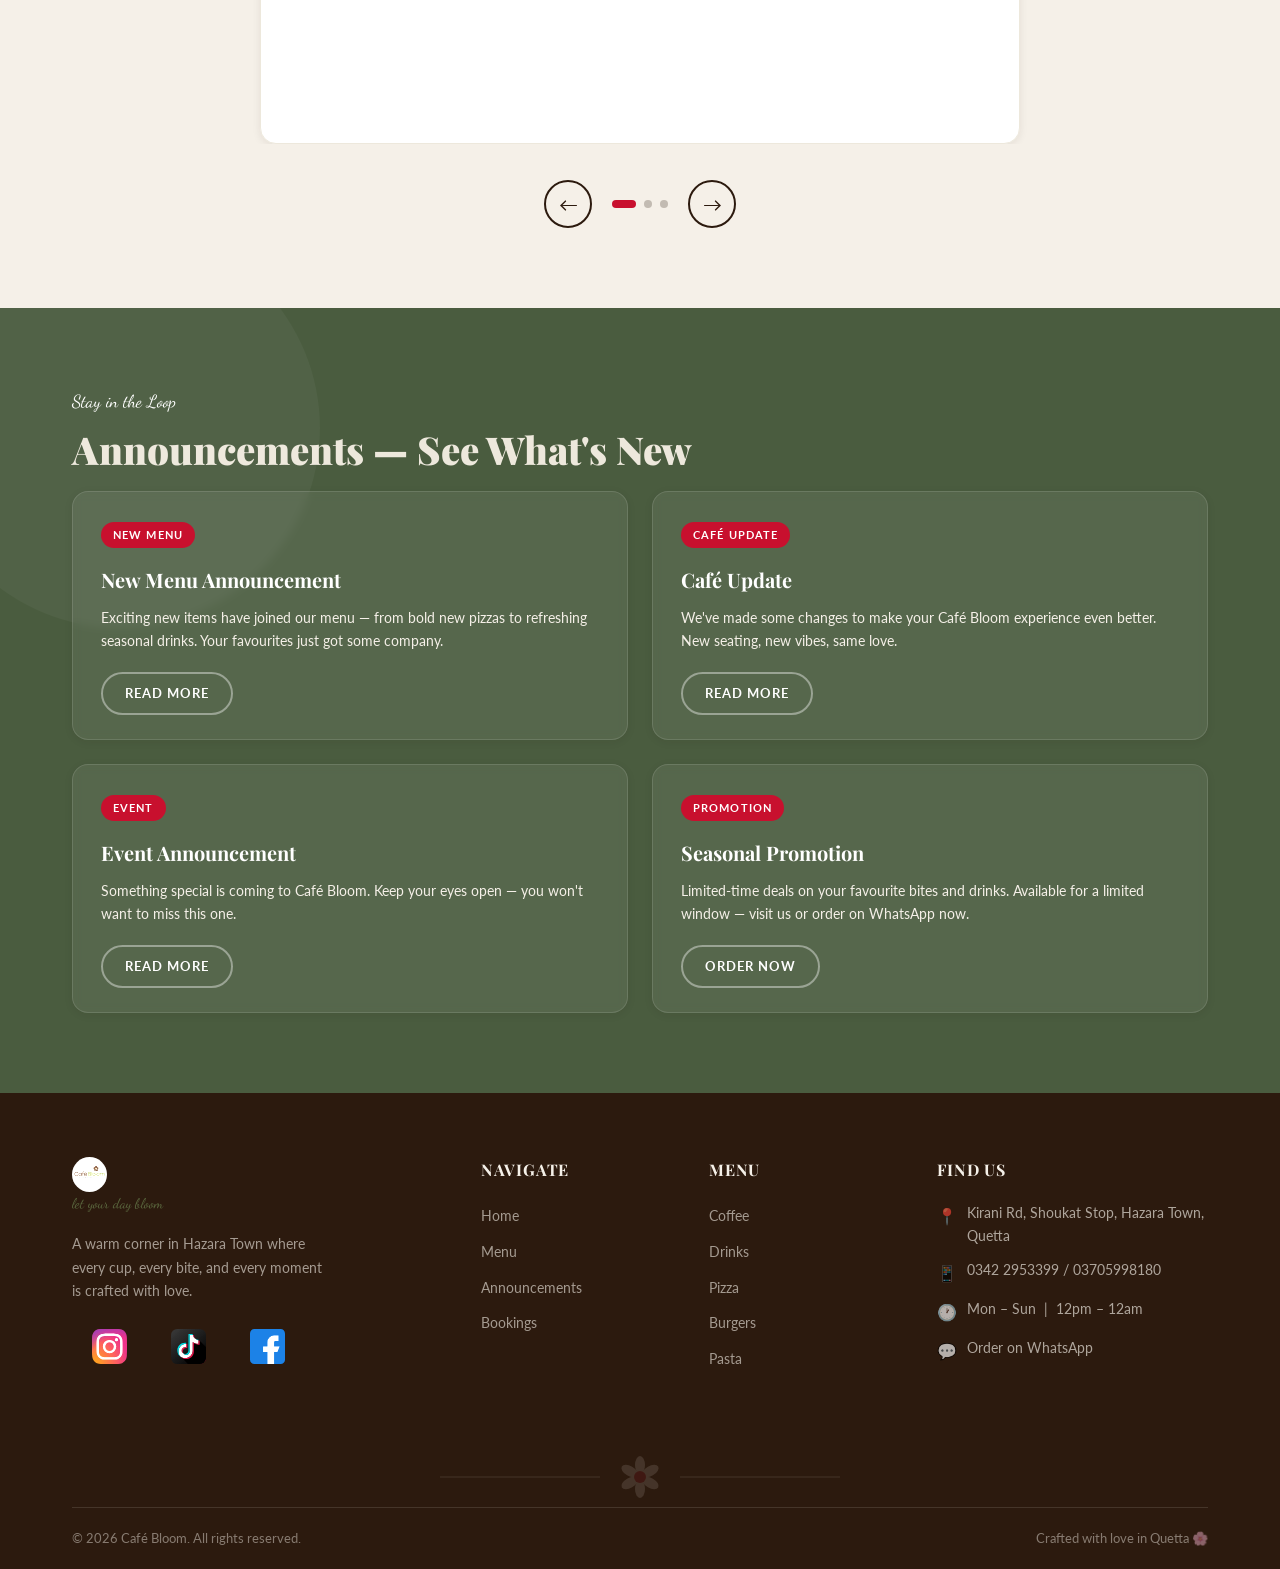
==== commit 6196c938: "Fix: Update website styles and reorder sections" ====
--- a/index.html
+++ b/index.html
@@ -60,9 +60,12 @@
               Hand-crafted coffee, wood-fired pizza, and every little bite made with love — right here in Hazara Town, Quetta.
             </p>
             <div class="hero__ctas">
-              <a href="https://wa.me/923422953399" class="btn-primary" target="_blank" rel="noopener">
-                Order Online
-              </a>
+              <div class="hero__cta-group">
+                <a href="https://wa.me/923422953399" class="btn-primary" target="_blank" rel="noopener">
+                  Order Online
+                </a>
+                <small class="hero__cta-note">(Opens WhatsApp)</small>
+              </div>
               <a href="contact.html#location" class="btn-secondary">
                 Visit Us
               </a>
@@ -150,55 +153,7 @@
       </div>
     </section>
 
-    <!-- ===== FEATURED ===== -->
-    <section class="featured" aria-labelledby="featured-title">
-      <div class="container">
-        <div class="featured__inner">
-          <div class="featured__cards">
-
-            <article class="featured-card">
-              <div class="featured-card__image" aria-label="Bloom Special Pizza image placeholder">🍕</div>
-              <div class="featured-card__body">
-                <span class="featured-card__badge">Signature</span>
-                <h3 class="featured-card__name">Café Bloom Special</h3>
-                <p class="featured-card__desc">Our house signature pizza — loaded with premium toppings on a perfectly crisp crust.</p>
-                <p class="featured-card__price">From Rs. 549</p>
-              </div>
-            </article>
-
-            <article class="featured-card">
-              <div class="featured-card__image" aria-label="Mexican Crunch Pasta image placeholder">🍝</div>
-              <div class="featured-card__body">
-                <span class="featured-card__badge">Fan Favourite</span>
-                <h3 class="featured-card__name">Mexican Crunch Pasta</h3>
-                <p class="featured-card__desc">Bold, spicy, and unforgettable. This one keeps people coming back.</p>
-                <p class="featured-card__price">Rs. 949</p>
-              </div>
-            </article>
-
-            <article class="featured-card">
-              <div class="featured-card__image" aria-label="Tower Special Burger image placeholder">🍔</div>
-              <div class="featured-card__body">
-                <span class="featured-card__badge">Must Try</span>
-                <h3 class="featured-card__name">Tower Special Burger</h3>
-                <p class="featured-card__desc">Stacked high and packed with flavour — the tower that never disappoints.</p>
-                <p class="featured-card__price">Rs. 849</p>
-              </div>
-            </article>
-
-          </div>
-
-          <div class="featured__right">
-            <p class="featured__eyebrow">Featured Malika Bites</p>
-            <h2 class="featured__title" id="featured-title">Little Bites.<br />Big Moments.</h2>
-            <p class="featured__subtitle">Our most-loved bites, handpicked from the kitchen. Each dish tells a story — let yours begin here.</p>
-            <a href="menu.html" class="btn-outline-green">View All Menu</a>
-          </div>
-        </div>
-      </div>
-    </section>
-
-        <!-- ===== WHY US ===== -->
+    <!-- ===== WHY US ===== -->
     <section class="why-us" aria-labelledby="why-us-heading">
       <div class="why-us__container">
     
@@ -303,43 +258,50 @@
         </div>
       </div> -->
 
-    <!-- ===== ANNOUNCEMENTS ===== -->
-    <section class="announcements" aria-labelledby="announcements-title">
+    <!-- ===== FEATURED ===== -->
+    <section class="featured" aria-labelledby="featured-title">
       <div class="container">
-        <div class="section-header">
-          <span class="section-tag">Stay in the Loop</span>
-          <h2 class="section-title" id="announcements-title">Announcements — See What's New</h2>
-        </div>
-        <div class="announcements__grid">
-
-          <article class="announcement-card">
-            <span class="announcement-card__badge">New Menu</span>
-            <h3 class="announcement-card__title">New Menu Announcement</h3>
-            <p class="announcement-card__text">Exciting new items have joined our menu — from bold new pizzas to refreshing seasonal drinks. Your favourites just got some company.</p>
-            <a href="events.html" class="btn-outline-white">Read More</a>
-          </article>
-
-          <article class="announcement-card">
-            <span class="announcement-card__badge">Café Update</span>
-            <h3 class="announcement-card__title">Café Update</h3>
-            <p class="announcement-card__text">We've made some changes to make your Café Bloom experience even better. New seating, new vibes, same love.</p>
-            <a href="events.html" class="btn-outline-white">Read More</a>
-          </article>
-
-          <article class="announcement-card">
-            <span class="announcement-card__badge">Event</span>
-            <h3 class="announcement-card__title">Event Announcement</h3>
-            <p class="announcement-card__text">Something special is coming to Café Bloom. Keep your eyes open — you won't want to miss this one.</p>
-            <a href="events.html" class="btn-outline-white">Read More</a>
-          </article>
-
-          <article class="announcement-card">
-            <span class="announcement-card__badge">Promotion</span>
-            <h3 class="announcement-card__title">Seasonal Promotion</h3>
-            <p class="announcement-card__text">Limited-time deals on your favourite bites and drinks. Available for a limited window — visit us or order on WhatsApp now.</p>
-            <a href="https://wa.me/923422953399" class="btn-outline-white" target="_blank" rel="noopener">Order Now</a>
-          </article>
-
+        <div class="featured__inner">
+          <div class="featured__cards">
+
+            <article class="featured-card">
+              <a href="menu.html#pizza" class="featured-card__image" aria-label="Café Bloom Special — view on menu">🍕</a>
+              <div class="featured-card__body">
+                <span class="featured-card__badge">Signature</span>
+                <h3 class="featured-card__name">Café Bloom Special</h3>
+                <p class="featured-card__desc">Our house signature pizza — loaded with premium toppings on a perfectly crisp crust.</p>
+                <p class="featured-card__price">From Rs. 549</p>
+              </div>
+            </article>
+
+            <article class="featured-card">
+              <a href="menu.html#food" class="featured-card__image" aria-label="Mexican Crunch Pasta — view on menu">🍝</a>
+              <div class="featured-card__body">
+                <span class="featured-card__badge">Fan Favourite</span>
+                <h3 class="featured-card__name">Mexican Crunch Pasta</h3>
+                <p class="featured-card__desc">Bold, spicy, and unforgettable. This one keeps people coming back.</p>
+                <p class="featured-card__price">Rs. 949</p>
+              </div>
+            </article>
+
+            <article class="featured-card">
+              <a href="menu.html#food" class="featured-card__image" aria-label="Tower Special Burger — view on menu">🍔</a>
+              <div class="featured-card__body">
+                <span class="featured-card__badge">Must Try</span>
+                <h3 class="featured-card__name">Tower Special Burger</h3>
+                <p class="featured-card__desc">Stacked high and packed with flavour — the tower that never disappoints.</p>
+                <p class="featured-card__price">Rs. 849</p>
+              </div>
+            </article>
+
+          </div>
+
+          <div class="featured__right">
+            <p class="featured__eyebrow">Featured Malika Bites</p>
+            <h2 class="featured__title" id="featured-title">Little Bites.<br />Big Moments.</h2>
+            <p class="featured__subtitle">Our most-loved bites, handpicked from the kitchen. Each dish tells a story — let yours begin here.</p>
+            <a href="menu.html#drinks" class="btn-outline-green">View All Menu</a>
+          </div>
         </div>
       </div>
     </section>
@@ -402,7 +364,48 @@
       </div>
     </section>
 
-  </main>
+ 
+
+    <!-- ===== ANNOUNCEMENTS ===== -->
+    <section class="announcements" aria-labelledby="announcements-title">
+      <div class="container">
+        <div class="section-header">
+          <span class="section-tag">Stay in the Loop</span>
+          <h2 class="section-title" id="announcements-title">Announcements — See What's New</h2>
+        </div>
+        <div class="announcements__grid">
+
+          <article class="announcement-card">
+            <span class="announcement-card__badge">New Menu</span>
+            <h3 class="announcement-card__title">New Menu Announcement</h3>
+            <p class="announcement-card__text">Exciting new items have joined our menu — from bold new pizzas to refreshing seasonal drinks. Your favourites just got some company.</p>
+            <a href="events.html" class="btn-outline-white">Read More</a>
+          </article>
+
+          <article class="announcement-card">
+            <span class="announcement-card__badge">Café Update</span>
+            <h3 class="announcement-card__title">Café Update</h3>
+            <p class="announcement-card__text">We've made some changes to make your Café Bloom experience even better. New seating, new vibes, same love.</p>
+            <a href="events.html" class="btn-outline-white">Read More</a>
+          </article>
+
+          <article class="announcement-card">
+            <span class="announcement-card__badge">Event</span>
+            <h3 class="announcement-card__title">Event Announcement</h3>
+            <p class="announcement-card__text">Something special is coming to Café Bloom. Keep your eyes open — you won't want to miss this one.</p>
+            <a href="events.html" class="btn-outline-white">Read More</a>
+          </article>
+
+          <article class="announcement-card">
+            <span class="announcement-card__badge">Promotion</span>
+            <h3 class="announcement-card__title">Seasonal Promotion</h3>
+            <p class="announcement-card__text">Limited-time deals on your favourite bites and drinks. Available for a limited window — visit us or order on WhatsApp now.</p>
+            <a href="https://wa.me/923422953399" class="btn-outline-white" target="_blank" rel="noopener">Order Now</a>
+          </article>
+
+        </div>
+      </div>
+    </section> </main>
 
   <!-- ===== FOOTER ===== -->
   <footer class="footer" role="contentinfo">
@@ -437,11 +440,11 @@
         <div class="footer__menu-links">
           <h3 class="footer__heading">Menu</h3>
           <ul class="footer__links" role="list">
-            <li><a href="menu.html">Coffee</a></li>
-            <li><a href="menu.html">Drinks</a></li>
-            <li><a href="menu.html">Pizza</a></li>
-            <li><a href="menu.html">Burgers</a></li>
-            <li><a href="menu.html">Pasta</a></li>
+            <li><a href="menu.html#drinks">Coffee</a></li>
+            <li><a href="menu.html#drinks">Drinks</a></li>
+            <li><a href="menu.html#pizza">Pizza</a></li>
+            <li><a href="menu.html#food">Burgers</a></li>
+            <li><a href="menu.html#food">Pasta</a></li>
           </ul>
         </div>
 
@@ -494,6 +497,10 @@
     </div>
   </footer>
 
+  <a href="https://wa.me/923422953399" class="whatsapp-fab" target="_blank" rel="noopener" aria-label="Order on WhatsApp">
+    <span aria-hidden="true">💬</span>
+    <span class="whatsapp-fab__tooltip">Order on WhatsApp</span>
+  </a>
   <script src="assets/js/main.js" defer></script>
 </body>
 </html>
--- a/assets/css/style.css
+++ b/assets/css/style.css
@@ -74,7 +74,7 @@
 /* ===== IMAGES ===== */
 .img-bloom {
   height: auto;
-  width: 25vw;
+  width: clamp(160px, 25vw, 380px);
 }
 
 .img-logo {
@@ -231,6 +231,10 @@
   padding-bottom: 4px;
 }
 
+.nav--light a {
+  color: var(--color-cream);
+}
+
 .nav__links a::after {
   content: '';
   position: absolute;
@@ -265,6 +269,10 @@
   background: var(--color-brown);
   border-radius: 2px;
   transition: var(--transition);
+}
+
+.nav--light .nav__hamburger span {
+  background: var(--color-cream);
 }
 
 /* ===== MOBILE NAV ===== */
@@ -345,6 +353,12 @@
   padding: var(--spacing-section) 0;
 }
 
+/* Illustration always goes to the right column */
+.hero__illustration {
+  order: 2;
+  opacity: 0.75;
+}
+
 .hero__label {
   font-family: var(--font-accent);
   font-size: 1.2rem;
@@ -354,12 +368,12 @@
 }
 
 .hero__title {
-  /* font-family: var(--font-display);
+  font-family: var(--font-display);
   font-size: clamp(3rem, 5vw, 5rem);
-  font-weight: 100;
+  font-weight: 900;
   line-height: 1.05;
-  color: var(--color-brown); */
-  text-align: center;
+  color: var(--color-brown);
+  text-align: left;
 }
 
 .hero__subtitle {
@@ -376,9 +390,25 @@
   display: flex;
   gap: 16px;
   flex-wrap: wrap;
+  align-items: center;
+}
+
+.hero__cta-group {
+  display: flex;
+  flex-direction: column;
+  align-items: flex-start;
+  gap: 6px;
+}
+
+.hero__cta-note {
+  font-size: 0.75rem;
+  color: var(--color-brown);
+  opacity: 0.5;
+  padding-left: 4px;
 }
 
 .hero__illustration {
+  order: 2;
   position: relative;
   display: flex;
   align-items: center;
@@ -447,7 +477,7 @@
 }
 
 .featured-card {
-  background: var(--color-white);
+  background: var(--color-cream);
   border-radius: var(--radius-md);
   overflow: hidden;
   display: grid;
@@ -468,6 +498,13 @@
   align-items: center;
   justify-content: center;
   font-size: 2.5rem;
+  text-decoration: none;
+  transition: var(--transition);
+}
+
+.featured-card__image:hover {
+  background-color: var(--color-cream);
+  filter: brightness(0.95);
 }
 
 .featured-card__body {
@@ -564,16 +601,17 @@
 .announcement-card {
   background: rgba(255, 255, 255, 0.07);
   border: 1px solid rgba(255, 255, 255, 0.12);
-  border-radius: var(--radius-lg);
-  padding: 32px;
+  border-radius: var(--radius-md);
+  padding: 28px 28px 24px;
   transition: var(--transition);
   backdrop-filter: blur(4px);
+  box-shadow: var(--shadow-sm);
 }
 
 .announcement-card:hover {
   background: rgba(255, 255, 255, 0.12);
   transform: translateY(-4px);
-  box-shadow: 0 8px 32px rgba(0,0,0,0.2);
+  box-shadow: var(--shadow-md);
 }
 
 .announcement-card__badge {
@@ -599,7 +637,7 @@
 
 .announcement-card__text {
   font-size: 0.9rem;
-  color: rgba(255, 255, 255, 0.72);
+  color: var(--color-cream);
   line-height: 1.6;
   margin-bottom: 20px;
 }
@@ -670,13 +708,20 @@
 
 .testimonial-card {
   background: var(--color-white);
-  border-radius: var(--radius-lg);
-  padding: 48px 52px;
+  border-radius: var(--radius-md);
+  padding: 40px 48px;
   max-width: 760px;
   width: 100%;
   text-align: center;
+  box-shadow: var(--shadow-sm);
+  border: 1px solid var(--color-cream-dark);
+  position: relative;
+  transition: var(--transition);
+}
+
+.testimonial-card:hover {
   box-shadow: var(--shadow-md);
-  position: relative;
+  transform: translateY(-2px);
 }
 
 .testimonial-card::before {
@@ -941,8 +986,12 @@
     order: -1;
   }
 
+  .hero__title {
+    text-align: center;
+  }
+
   .hero__illustration svg {
-    max-width: 280px;
+    max-width: 220px;
   }
 
   .hero__subtitle {
@@ -953,6 +1002,24 @@
     justify-content: center;
   }
 
+  .hero__cta-group {
+    align-items: center;
+  }
+
+  .featured__inner {
+    grid-template-columns: 1fr;
+  }
+
+  .featured__right {
+    position: static;
+    order: -1;
+    text-align: center;
+  }
+
+  .featured__right .btn-outline-green {
+    margin: 0 auto;
+  }
+
   .categories__grid {
     grid-template-columns: 1fr;
   }
@@ -966,7 +1033,7 @@
   }
 
   .testimonial-card {
-    padding: 36px 28px;
+    padding: 28px 22px;
   }
 
   .footer__inner {
@@ -977,6 +1044,14 @@
     flex-direction: column;
     gap: 8px;
     text-align: center;
+  }
+
+  .whatsapp-fab {
+    bottom: 20px;
+    right: 20px;
+    width: 50px;
+    height: 50px;
+    font-size: 1.4rem;
   }
 }
 
@@ -1658,14 +1733,14 @@
   font-family: var(--font-display);
   font-size: clamp(4rem, 7vw, 6.5rem);
   font-weight: 900;
-  color: var(--color-primary);
+  color: var(--color-orange);
   line-height: 1;
   opacity: 0.85;
   position: relative;
   flex-shrink: 0;
   letter-spacing: -0.04em;
   /* Subtle stroke effect */
-  -webkit-text-stroke: 1px var(--color-primary);
+  -webkit-text-stroke: 1px var(--color-orange);
 }
 
 /* ---- Content ---- */
@@ -1873,7 +1948,7 @@
 
 /* ===== WHATSAPP STRIP ===== */
 .whatsapp-strip {
-  background: #25D366;
+  background: var(--color-green);
   padding: 48px 0;
   text-align: center;
 }
@@ -1891,7 +1966,7 @@
   align-items: center;
   gap: 10px;
   background: var(--color-white);
-  color: #1a9e4f;
+  color: var(--color-green);
   font-weight: 700;
   font-size: 0.95rem;
   letter-spacing: 0.05em;
@@ -1934,6 +2009,84 @@
   .contact-about__stats {
     gap: 20px;
   }
+}
+
+/* ===== CONTACT SIDEBAR ===== */
+.contact-sidebar {
+  background: var(--color-cream);
+  border-radius: var(--radius-lg);
+  padding: 36px;
+  border: 2px solid var(--color-cream-dark);
+}
+
+.contact-sidebar__heading {
+  font-family: var(--font-display);
+  font-size: 1.3rem;
+  font-weight: 700;
+  color: var(--color-brown);
+  margin-bottom: 24px;
+}
+
+.contact-sidebar__divider {
+  border: none;
+  border-top: 1px solid var(--color-cream-dark);
+  margin: 24px 0;
+}
+
+.contact-sidebar__label {
+  font-weight: 700;
+  font-size: 0.75rem;
+  letter-spacing: 0.08em;
+  text-transform: uppercase;
+  color: var(--color-brown);
+  opacity: 0.5;
+  margin-bottom: 12px;
+}
+
+.contact-sidebar__hours-day {
+  font-family: var(--font-display);
+  font-size: 1.05rem;
+  color: var(--color-brown);
+}
+
+.contact-sidebar__hours-time {
+  font-size: 1.1rem;
+  font-weight: 700;
+  color: var(--color-primary);
+  margin-top: 2px;
+}
+
+.contact-sidebar__ig-link {
+  display: flex;
+  align-items: center;
+  gap: 12px;
+  color: var(--color-brown);
+  font-weight: 700;
+  font-size: 0.95rem;
+  transition: var(--transition);
+}
+
+.contact-sidebar__ig-link:hover {
+  color: var(--color-primary);
+}
+
+.contact-sidebar__ig-icon {
+  font-size: 1.4rem;
+}
+
+/* ===== FOOTER INSTAGRAM LINK ===== */
+.footer__instagram {
+  display: inline-flex;
+  align-items: center;
+  gap: 6px;
+  font-size: 0.88rem;
+  color: rgba(245, 240, 232, 0.6);
+  margin-top: 12px;
+  transition: var(--transition);
+}
+
+.footer__instagram:hover {
+  color: var(--color-cream);
 }
 
 
@@ -1978,7 +2131,7 @@
   display: inline-block;
   font-family: var(--font-accent);
   font-size: 1.2rem;
-  color: var(--color-green-light);
+  color: rgba(245, 240, 232, 0.75);
   margin-bottom: 16px;
 }
 
@@ -2025,6 +2178,15 @@
   text-transform: uppercase;
   color: rgba(255,255,255,0.75);
   backdrop-filter: blur(4px);
+  cursor: pointer;
+  transition: var(--transition);
+}
+
+.events-hero__pill:hover,
+.events-hero__pill.active {
+  background: rgba(255,255,255,0.22);
+  border-color: rgba(255,255,255,0.4);
+  color: var(--color-white);
 }
 
 /* ===== EVENTS GRID ===== */
@@ -2309,3 +2471,58 @@
     padding: 24px 24px 28px;
   }
 }
+/* ===== FLOATING WHATSAPP BUTTON ===== */
+.whatsapp-fab {
+  position: fixed;
+  bottom: 28px;
+  right: 28px;
+  z-index: 900;
+  width: 56px;
+  height: 56px;
+  border-radius: 50%;
+  background: #25D366;
+  color: var(--color-white);
+  display: flex;
+  align-items: center;
+  justify-content: center;
+  font-size: 1.6rem;
+  box-shadow: 0 4px 20px rgba(37, 211, 102, 0.45);
+  transition: var(--transition);
+  text-decoration: none;
+}
+
+.whatsapp-fab:hover {
+  transform: translateY(-4px) scale(1.08);
+  box-shadow: 0 8px 32px rgba(37, 211, 102, 0.55);
+}
+
+.whatsapp-fab__tooltip {
+  position: absolute;
+  right: 68px;
+  background: var(--color-brown);
+  color: var(--color-cream);
+  font-family: var(--font-body);
+  font-size: 0.78rem;
+  font-weight: 700;
+  white-space: nowrap;
+  padding: 6px 12px;
+  border-radius: var(--radius-sm);
+  opacity: 0;
+  pointer-events: none;
+  transition: opacity 0.2s ease;
+}
+
+.whatsapp-fab__tooltip::after {
+  content: '';
+  position: absolute;
+  right: -6px;
+  top: 50%;
+  transform: translateY(-50%);
+  border: 6px solid transparent;
+  border-left-color: var(--color-brown);
+  border-right: none;
+}
+
+.whatsapp-fab:hover .whatsapp-fab__tooltip {
+  opacity: 1;
+}
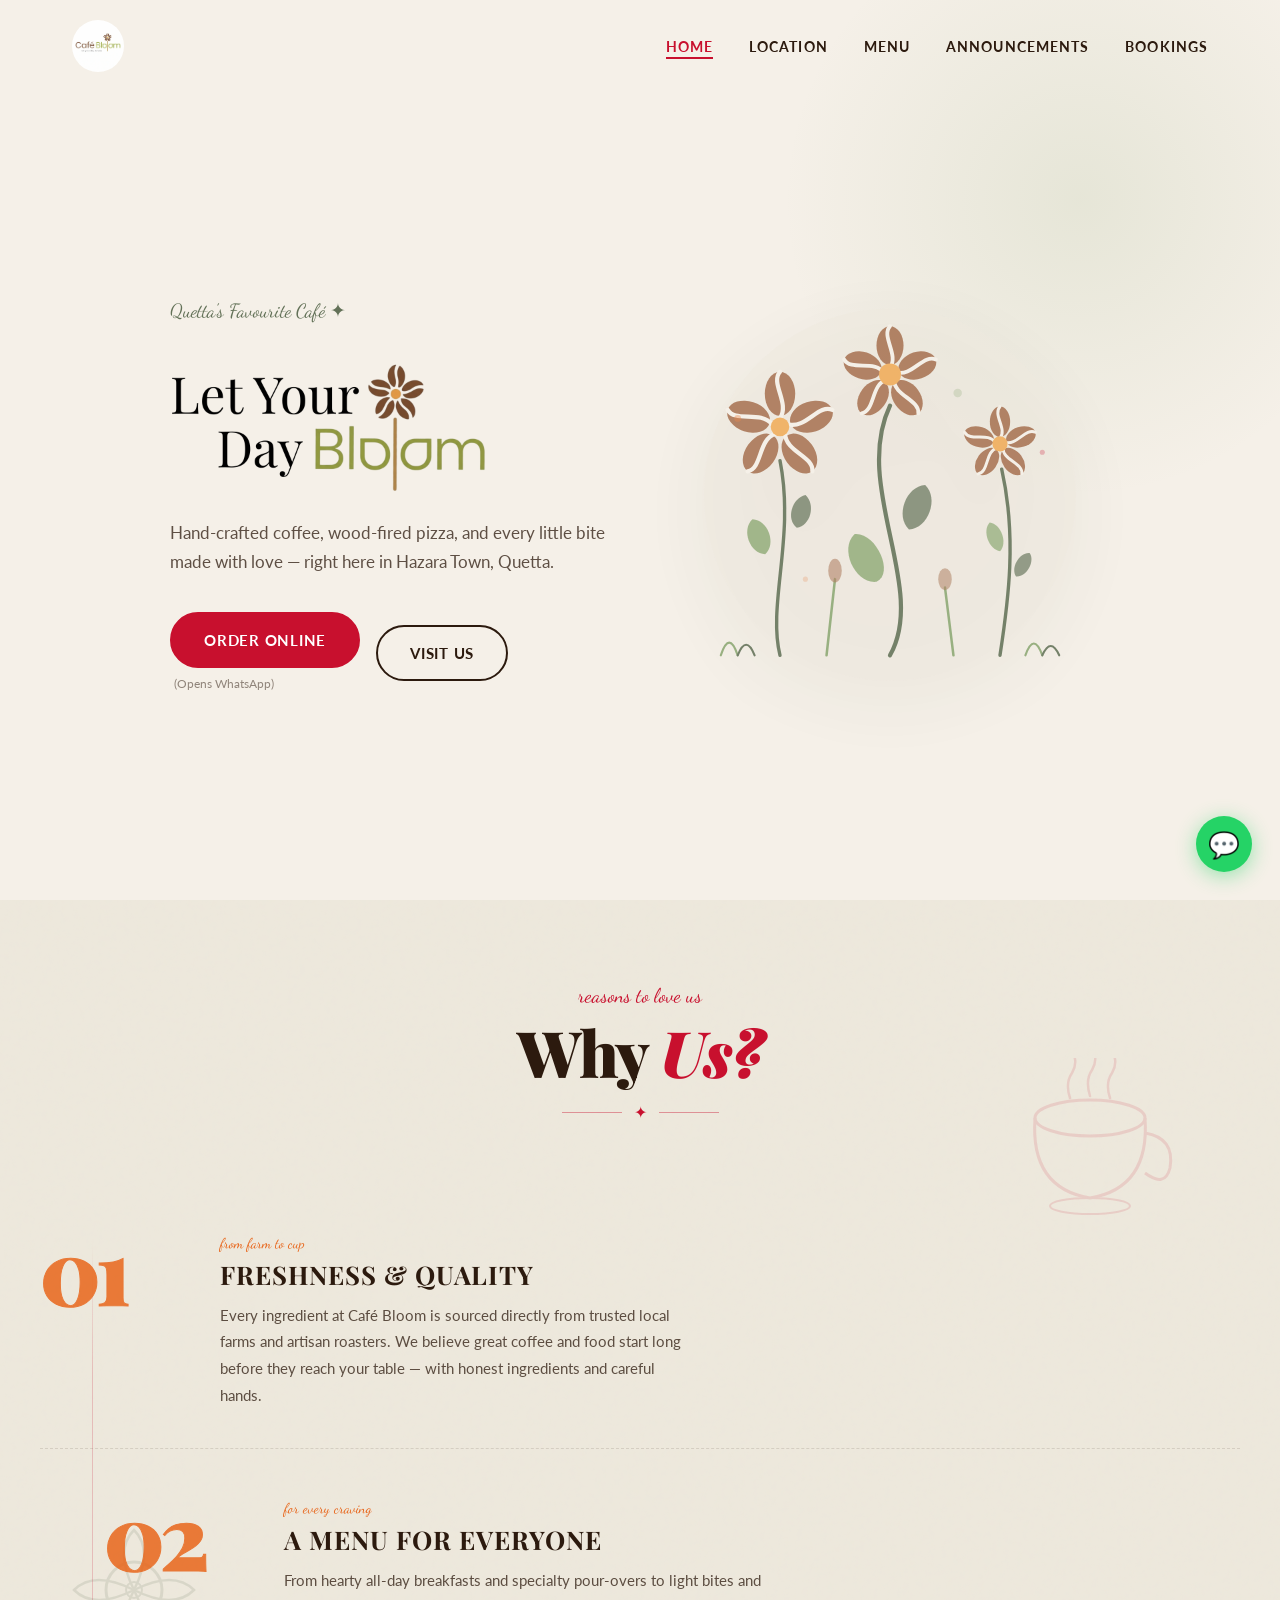
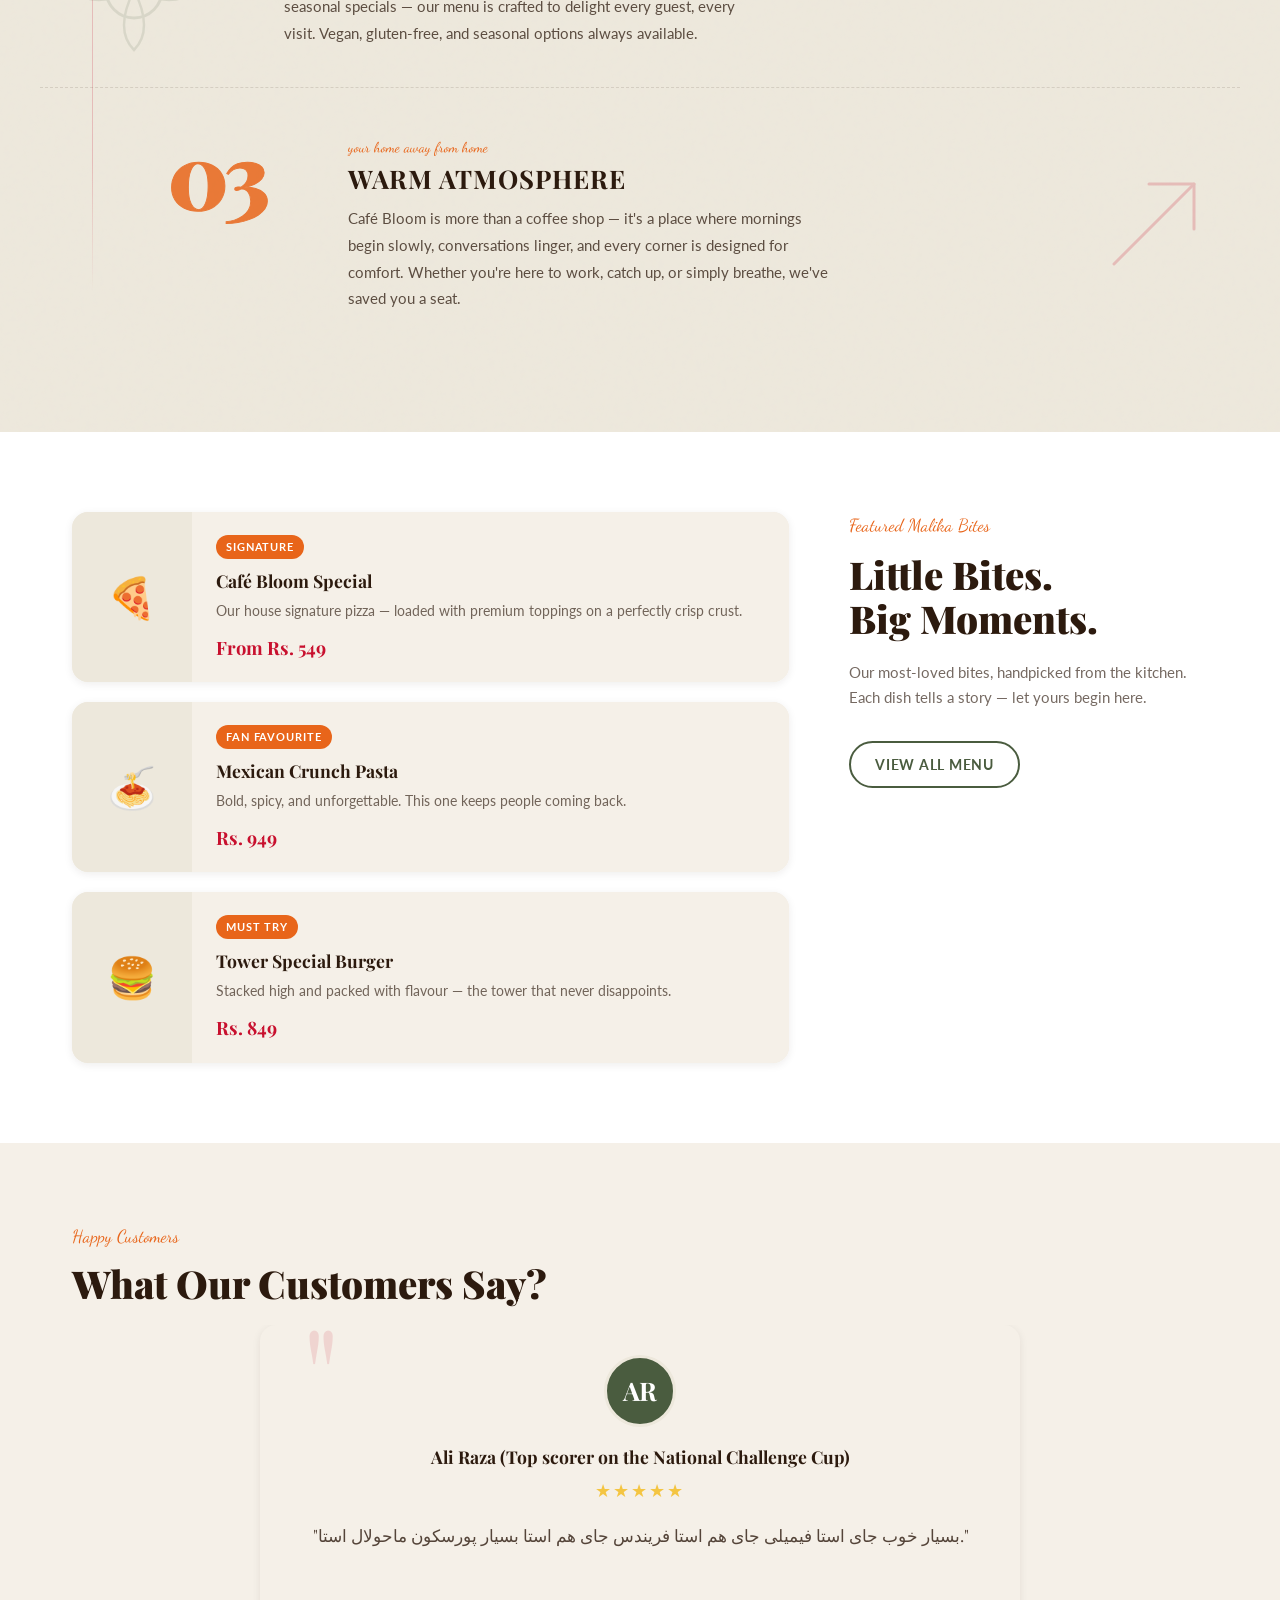
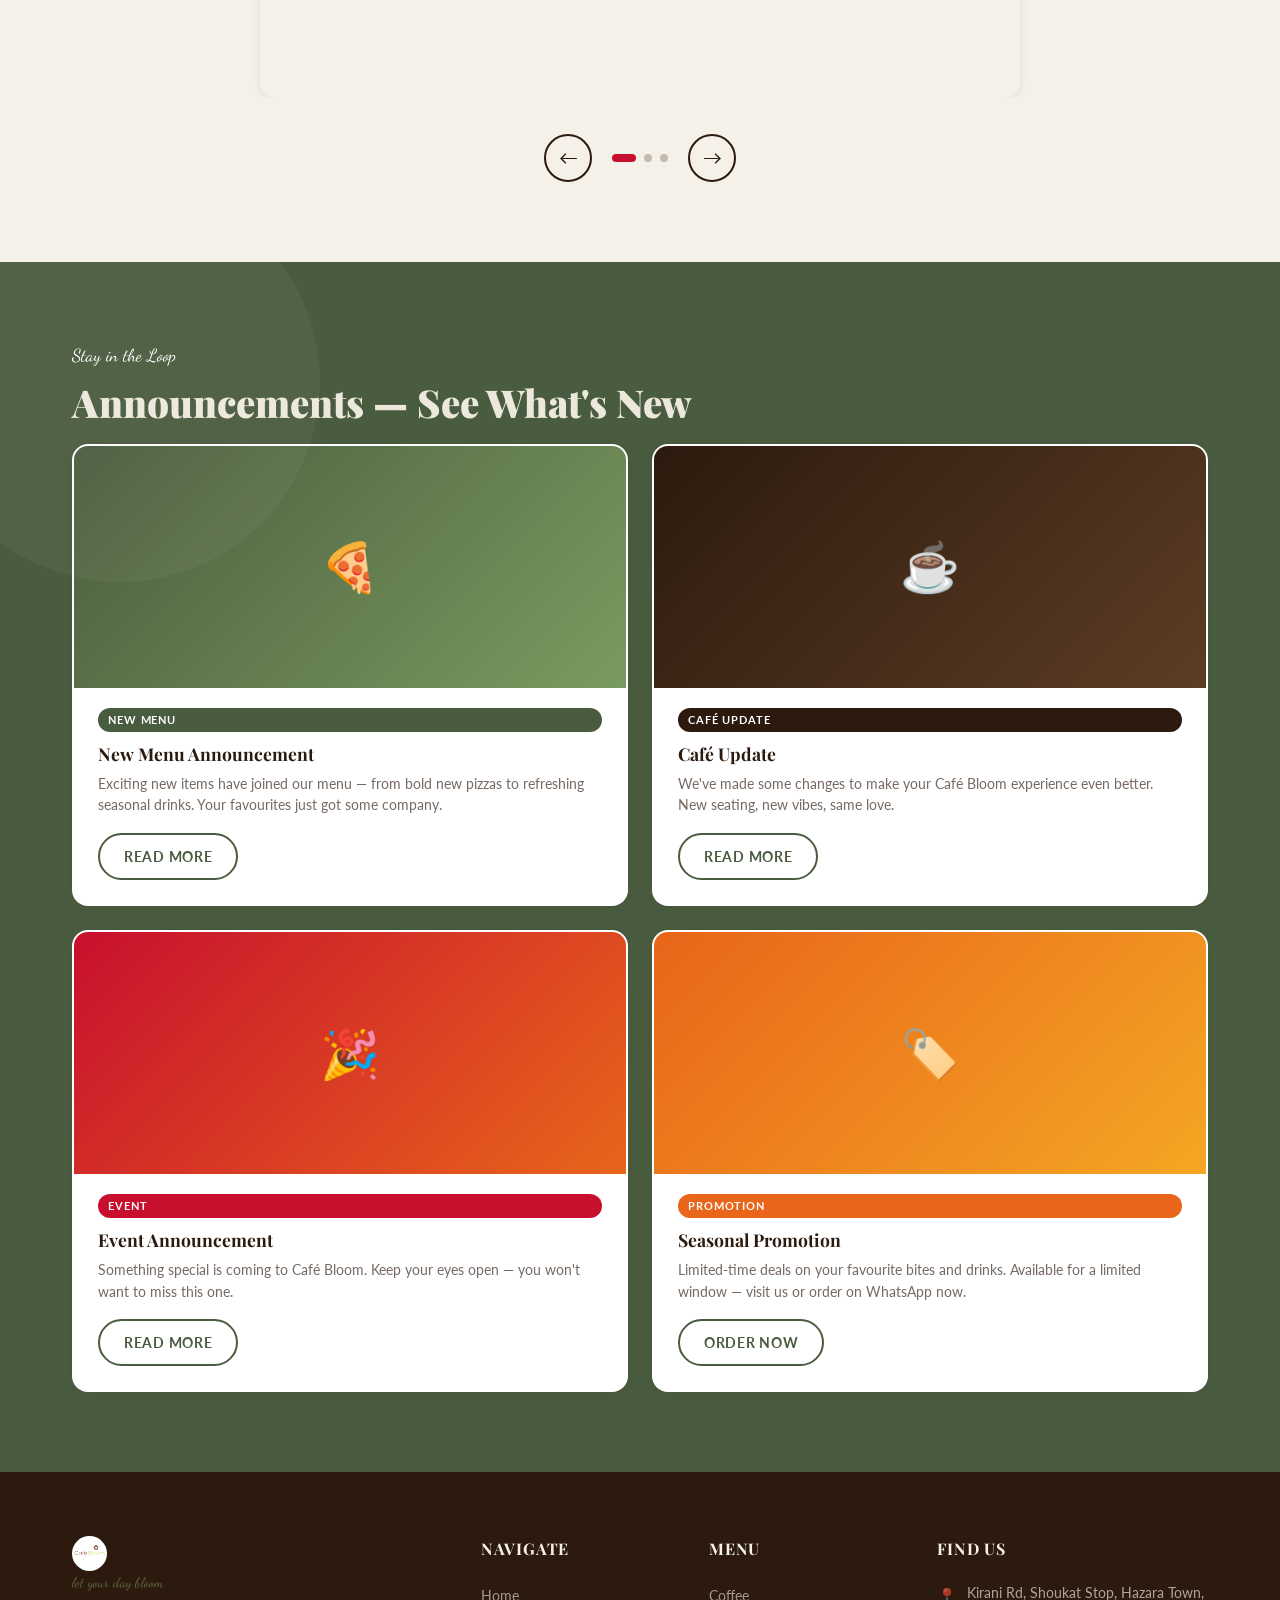
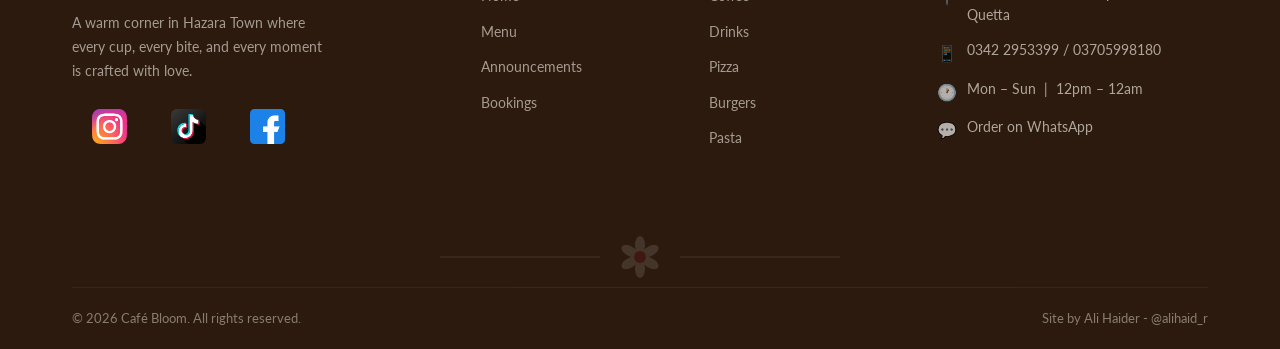
==== commit 2145c27f: "Make sections seperate and standardize cards" ====
--- a/index.html
+++ b/index.html
@@ -328,7 +328,7 @@
 
             <div class="testimonial-slide" role="tabpanel">
               <div class="testimonial-card">
-                <div class="testimonial-card__avatar" aria-hidden="true">SF</div>
+                <div class="testimonial-card__avatar" aria-hidden="true">BZ</div>
                 <p class="testimonial-card__name">Bibi Zainab</p>
                 <div class="testimonial-card__stars" aria-label="5 out of 5 stars">★★★★★</div>
                 <p class="testimonial-card__text">"Perfect...⭐⭐⭐⭐⭐
@@ -339,7 +339,7 @@
 
             <div class="testimonial-slide" role="tabpanel">
               <div class="testimonial-card">
-                <div class="testimonial-card__avatar" aria-hidden="true">ZK</div>
+                <div class="testimonial-card__avatar" aria-hidden="true">JA</div>
                 <p class="testimonial-card__name">Jawad Ahadi</p>
                 <div class="testimonial-card__stars" aria-label="5 out of 5 stars">★★★★★</div>
                 <p class="testimonial-card__text">"...The atmosphere is warm and welcoming, whether you're coming with parents, kids, or friends. It’s spacious, super clean, and feels very comfortable.
@@ -375,32 +375,44 @@
         </div>
         <div class="announcements__grid">
 
-          <article class="announcement-card">
-            <span class="announcement-card__badge">New Menu</span>
-            <h3 class="announcement-card__title">New Menu Announcement</h3>
-            <p class="announcement-card__text">Exciting new items have joined our menu — from bold new pizzas to refreshing seasonal drinks. Your favourites just got some company.</p>
-            <a href="events.html" class="btn-outline-white">Read More</a>
+          <article class="announcement-card announcement-card--menu">
+            <div class="announcement-card__image" aria-hidden="true">🍕</div>
+            <div class="announcement-card__body">
+              <span class="announcement-card__badge">New Menu</span>
+              <h3 class="announcement-card__title">New Menu Announcement</h3>
+              <p class="announcement-card__text">Exciting new items have joined our menu — from bold new pizzas to refreshing seasonal drinks. Your favourites just got some company.</p>
+              <a href="events.html" class="btn-outline-green">Read More</a>
+            </div>
           </article>
 
-          <article class="announcement-card">
-            <span class="announcement-card__badge">Café Update</span>
-            <h3 class="announcement-card__title">Café Update</h3>
-            <p class="announcement-card__text">We've made some changes to make your Café Bloom experience even better. New seating, new vibes, same love.</p>
-            <a href="events.html" class="btn-outline-white">Read More</a>
+          <article class="announcement-card announcement-card--update">
+            <div class="announcement-card__image" aria-hidden="true">☕</div>
+            <div class="announcement-card__body">
+              <span class="announcement-card__badge">Café Update</span>
+              <h3 class="announcement-card__title">Café Update</h3>
+              <p class="announcement-card__text">We've made some changes to make your Café Bloom experience even better. New seating, new vibes, same love.</p>
+              <a href="events.html" class="btn-outline-green">Read More</a>
+            </div>
           </article>
 
-          <article class="announcement-card">
-            <span class="announcement-card__badge">Event</span>
-            <h3 class="announcement-card__title">Event Announcement</h3>
-            <p class="announcement-card__text">Something special is coming to Café Bloom. Keep your eyes open — you won't want to miss this one.</p>
-            <a href="events.html" class="btn-outline-white">Read More</a>
+          <article class="announcement-card announcement-card--event">
+            <div class="announcement-card__image" aria-hidden="true">🎉</div>
+            <div class="announcement-card__body">
+              <span class="announcement-card__badge">Event</span>
+              <h3 class="announcement-card__title">Event Announcement</h3>
+              <p class="announcement-card__text">Something special is coming to Café Bloom. Keep your eyes open — you won't want to miss this one.</p>
+              <a href="events.html" class="btn-outline-green">Read More</a>
+            </div>
           </article>
 
-          <article class="announcement-card">
-            <span class="announcement-card__badge">Promotion</span>
-            <h3 class="announcement-card__title">Seasonal Promotion</h3>
-            <p class="announcement-card__text">Limited-time deals on your favourite bites and drinks. Available for a limited window — visit us or order on WhatsApp now.</p>
-            <a href="https://wa.me/923422953399" class="btn-outline-white" target="_blank" rel="noopener">Order Now</a>
+          <article class="announcement-card announcement-card--promo">
+            <div class="announcement-card__image" aria-hidden="true">🏷️</div>
+            <div class="announcement-card__body">
+              <span class="announcement-card__badge">Promotion</span>
+              <h3 class="announcement-card__title">Seasonal Promotion</h3>
+              <p class="announcement-card__text">Limited-time deals on your favourite bites and drinks. Available for a limited window — visit us or order on WhatsApp now.</p>
+              <a href="https://wa.me/923422953399" class="btn-outline-green" target="_blank" rel="noopener">Order Now</a>
+            </div>
           </article>
 
         </div>
@@ -491,9 +503,8 @@
 
       <div class="footer__bottom">
         <p class="footer__copyright">© 2026 Café Bloom. All rights reserved.</p>
-        <p class="footer__copyright">Crafted with love in Quetta 🌸</p>
-      </div>
-
+        <p class="footer__dev-reference">Site by Ali Haider - <a href="https://www.instagram.com/alihaid_r/">@alihaid_r</a></p>
+      </div>
     </div>
   </footer>
 
--- a/assets/css/style.css
+++ b/assets/css/style.css
@@ -599,47 +599,80 @@
 }
 
 .announcement-card {
-  background: rgba(255, 255, 255, 0.07);
-  border: 1px solid rgba(255, 255, 255, 0.12);
+  background: var(--color-white);
+  border: 2px solid transparent;
   border-radius: var(--radius-md);
-  padding: 28px 28px 24px;
-  transition: var(--transition);
-  backdrop-filter: blur(4px);
+  overflow: hidden;
+  display: flex;
+  flex-direction: column;
   box-shadow: var(--shadow-sm);
+  transition: var(--transition);
 }
 
 .announcement-card:hover {
-  background: rgba(255, 255, 255, 0.12);
-  transform: translateY(-4px);
-  box-shadow: var(--shadow-md);
+  transform: translateY(-6px);
+  box-shadow: var(--shadow-lg);
+  border-color: var(--color-cream-dark);
+}
+
+.announcement-card__image {
+  aspect-ratio: 16 / 7;
+  display: flex;
+  align-items: center;
+  justify-content: center;
+  font-size: 3rem;
+  overflow: hidden;
+}
+
+.announcement-card--menu  .announcement-card__image { background: linear-gradient(135deg, #4A5C3F, #7A9B5F); }
+.announcement-card--update .announcement-card__image { background: linear-gradient(135deg, #2C1A0E, #5C3D25); }
+.announcement-card--event .announcement-card__image  { background: linear-gradient(135deg, #C8102E, #E8651A); }
+.announcement-card--promo .announcement-card__image  { background: linear-gradient(135deg, #E8651A, #F5A623); }
+
+.announcement-card__body {
+  padding: 20px 24px 24px;
+  flex: 1;
+  display: flex;
+  flex-direction: column;
+  background: var(--color-white);
 }
 
 .announcement-card__badge {
   display: inline-block;
-  background: var(--color-primary);
   color: var(--color-white);
   font-size: 0.7rem;
   font-weight: 700;
-  letter-spacing: 0.1em;
+  letter-spacing: 0.08em;
   text-transform: uppercase;
-  padding: 4px 12px;
+  padding: 3px 10px;
   border-radius: var(--radius-pill);
+  margin-bottom: 8px;
+}
+
+.announcement-card--menu  .announcement-card__badge { background: var(--color-green); }
+.announcement-card--update .announcement-card__badge { background: var(--color-brown); }
+.announcement-card--event .announcement-card__badge  { background: var(--color-primary); }
+.announcement-card--promo .announcement-card__badge  { background: var(--color-orange); }
+
+.announcement-card__title {
+  font-family: var(--font-display);
+  font-size: 1.1rem;
+  font-weight: 700;
+  color: var(--color-brown);
+  margin-bottom: 6px;
+}
+
+.announcement-card__text {
+  font-size: 0.85rem;
+  color: var(--color-brown);
+  opacity: 0.65;
+  line-height: 1.6;
   margin-bottom: 16px;
-}
-
-.announcement-card__title {
-  font-family: var(--font-display);
-  font-size: 1.25rem;
-  font-weight: 700;
-  color: var(--color-white);
-  margin-bottom: 10px;
-}
-
-.announcement-card__text {
-  font-size: 0.9rem;
-  color: var(--color-cream);
-  line-height: 1.6;
-  margin-bottom: 20px;
+  flex: 1;
+}
+
+.announcement-card .btn-outline-green {
+  align-self: flex-start;
 }
 
 .btn-outline-white {
@@ -707,21 +740,22 @@
 }
 
 .testimonial-card {
-  background: var(--color-white);
+  background: var(--color-cream);
   border-radius: var(--radius-md);
-  padding: 40px 48px;
+  padding: 28px 32px 32px;
   max-width: 760px;
   width: 100%;
   text-align: center;
   box-shadow: var(--shadow-sm);
-  border: 1px solid var(--color-cream-dark);
+  border: 2px solid transparent;
   position: relative;
   transition: var(--transition);
 }
 
 .testimonial-card:hover {
   box-shadow: var(--shadow-md);
-  transform: translateY(-2px);
+  transform: translateY(-4px);
+  border-color: var(--color-cream-dark);
 }
 
 .testimonial-card::before {
@@ -933,9 +967,6 @@
   display: flex;
   align-items: center;
   justify-content: space-between;
-}
-
-.footer__copyright {
   font-size: 0.82rem;
   opacity: 0.45;
 }
@@ -1597,7 +1628,7 @@
 
 /* ===== WHY US ===== */
 .why-us {
-  background-color: var(--color-cream);
+  background-color: var(--color-cream-dark);
   padding: var(--spacing-section) 1.5rem;
   position: relative;
   overflow: hidden;
@@ -2203,8 +2234,8 @@
 
 /* ===== EVENT CARD ===== */
 .event-card {
-  background: var(--color-white);
-  border-radius: var(--radius-lg);
+  background: var(--color-cream);
+  border-radius: var(--radius-md);
   overflow: hidden;
   box-shadow: var(--shadow-sm);
   border: 2px solid transparent;
@@ -2252,10 +2283,11 @@
 }
 
 .event-card__body {
-  padding: 28px 32px 32px;
+  padding: 20px 24px 24px;
   flex: 1;
   display: flex;
   flex-direction: column;
+  background: var(--color-white);
 }
 
 .event-card__meta {
@@ -2267,11 +2299,11 @@
 
 .event-card__badge {
   display: inline-block;
-  font-size: 0.68rem;
-  font-weight: 700;
-  letter-spacing: 0.1em;
+  font-size: 0.7rem;
+  font-weight: 700;
+  letter-spacing: 0.08em;
   text-transform: uppercase;
-  padding: 4px 12px;
+  padding: 3px 10px;
   border-radius: var(--radius-pill);
   color: var(--color-white);
 }
@@ -2329,7 +2361,7 @@
 
 .event-modal {
   background: var(--color-white);
-  border-radius: var(--radius-lg);
+  border-radius: var(--radius-md);
   max-width: 560px;
   width: 100%;
   overflow: hidden;
@@ -2355,7 +2387,7 @@
 }
 
 .event-modal__body {
-  padding: 32px 36px 36px;
+  padding: 20px 24px 24px;
 }
 
 .event-modal__meta {
@@ -2464,7 +2496,7 @@
   }
 
   .event-card__body {
-    padding: 22px 22px 26px;
+    padding: 16px 18px 20px;
   }
 
   .event-modal__body {
